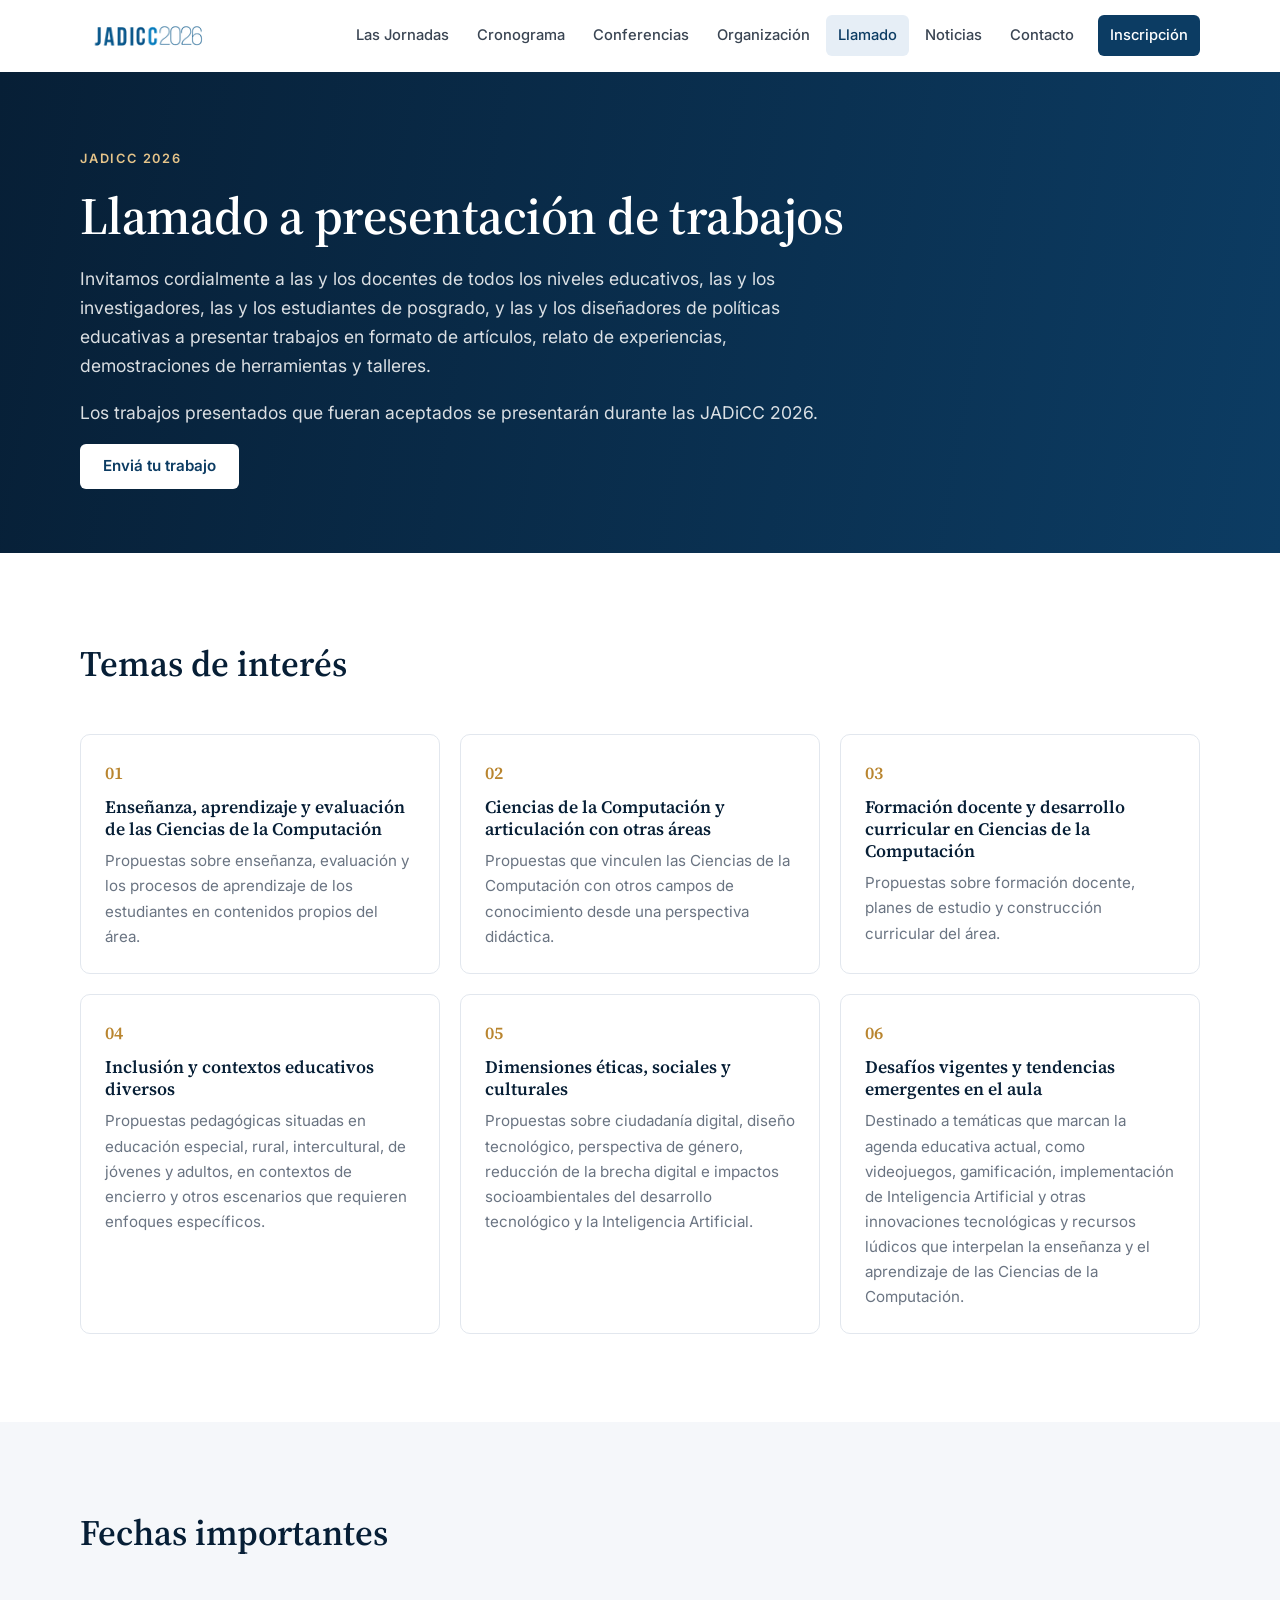
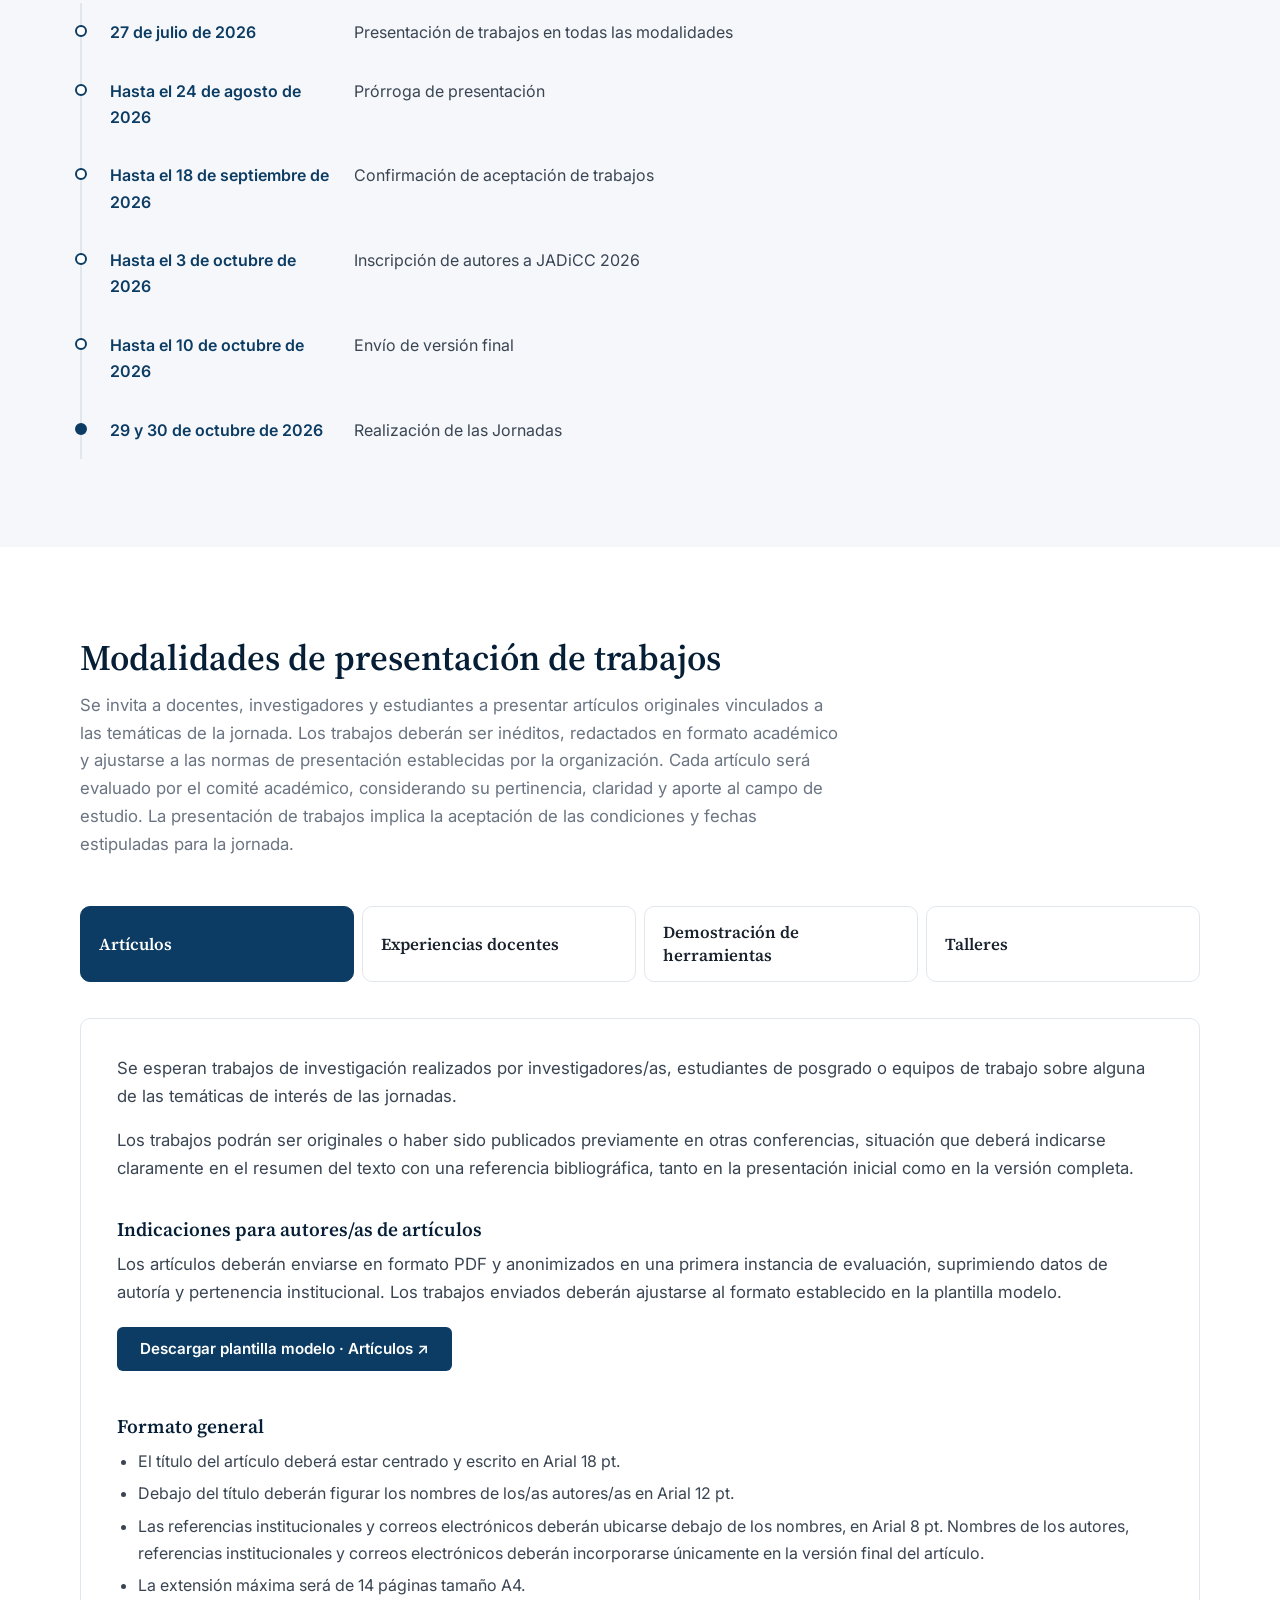
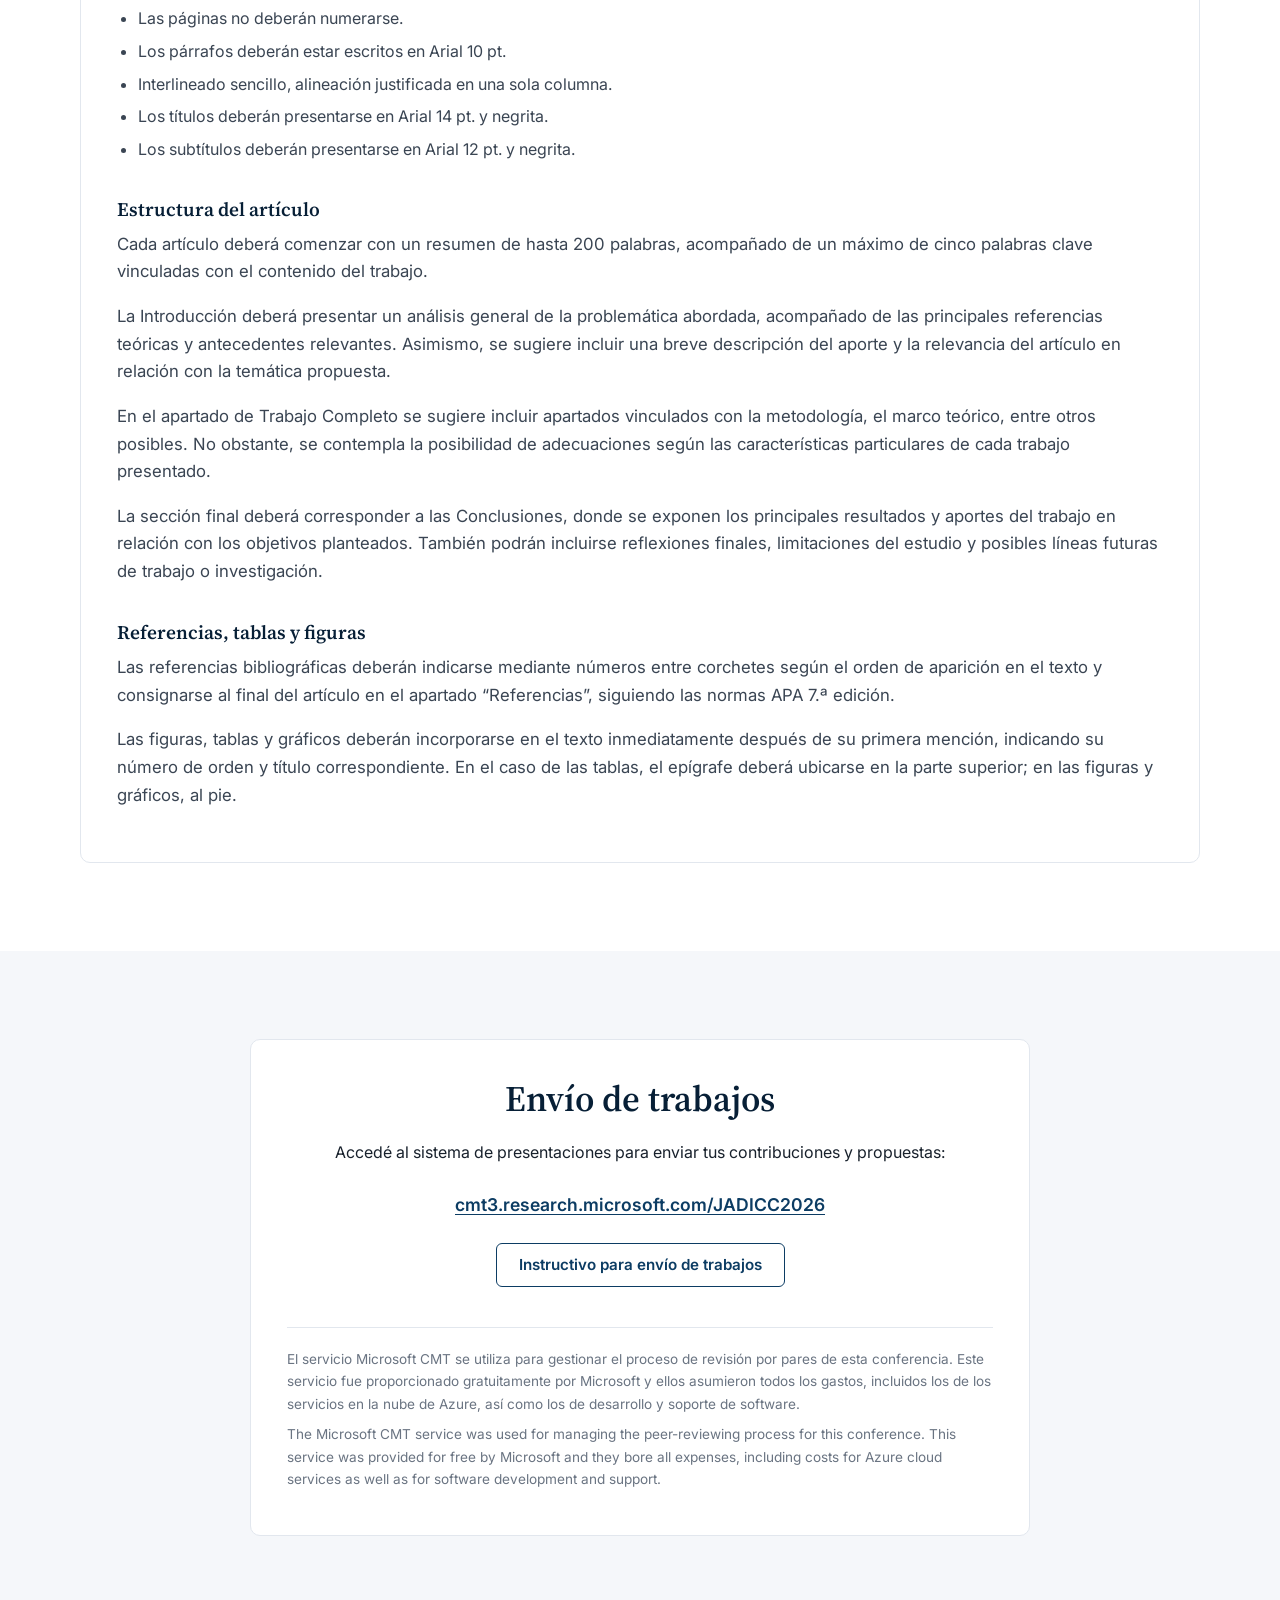
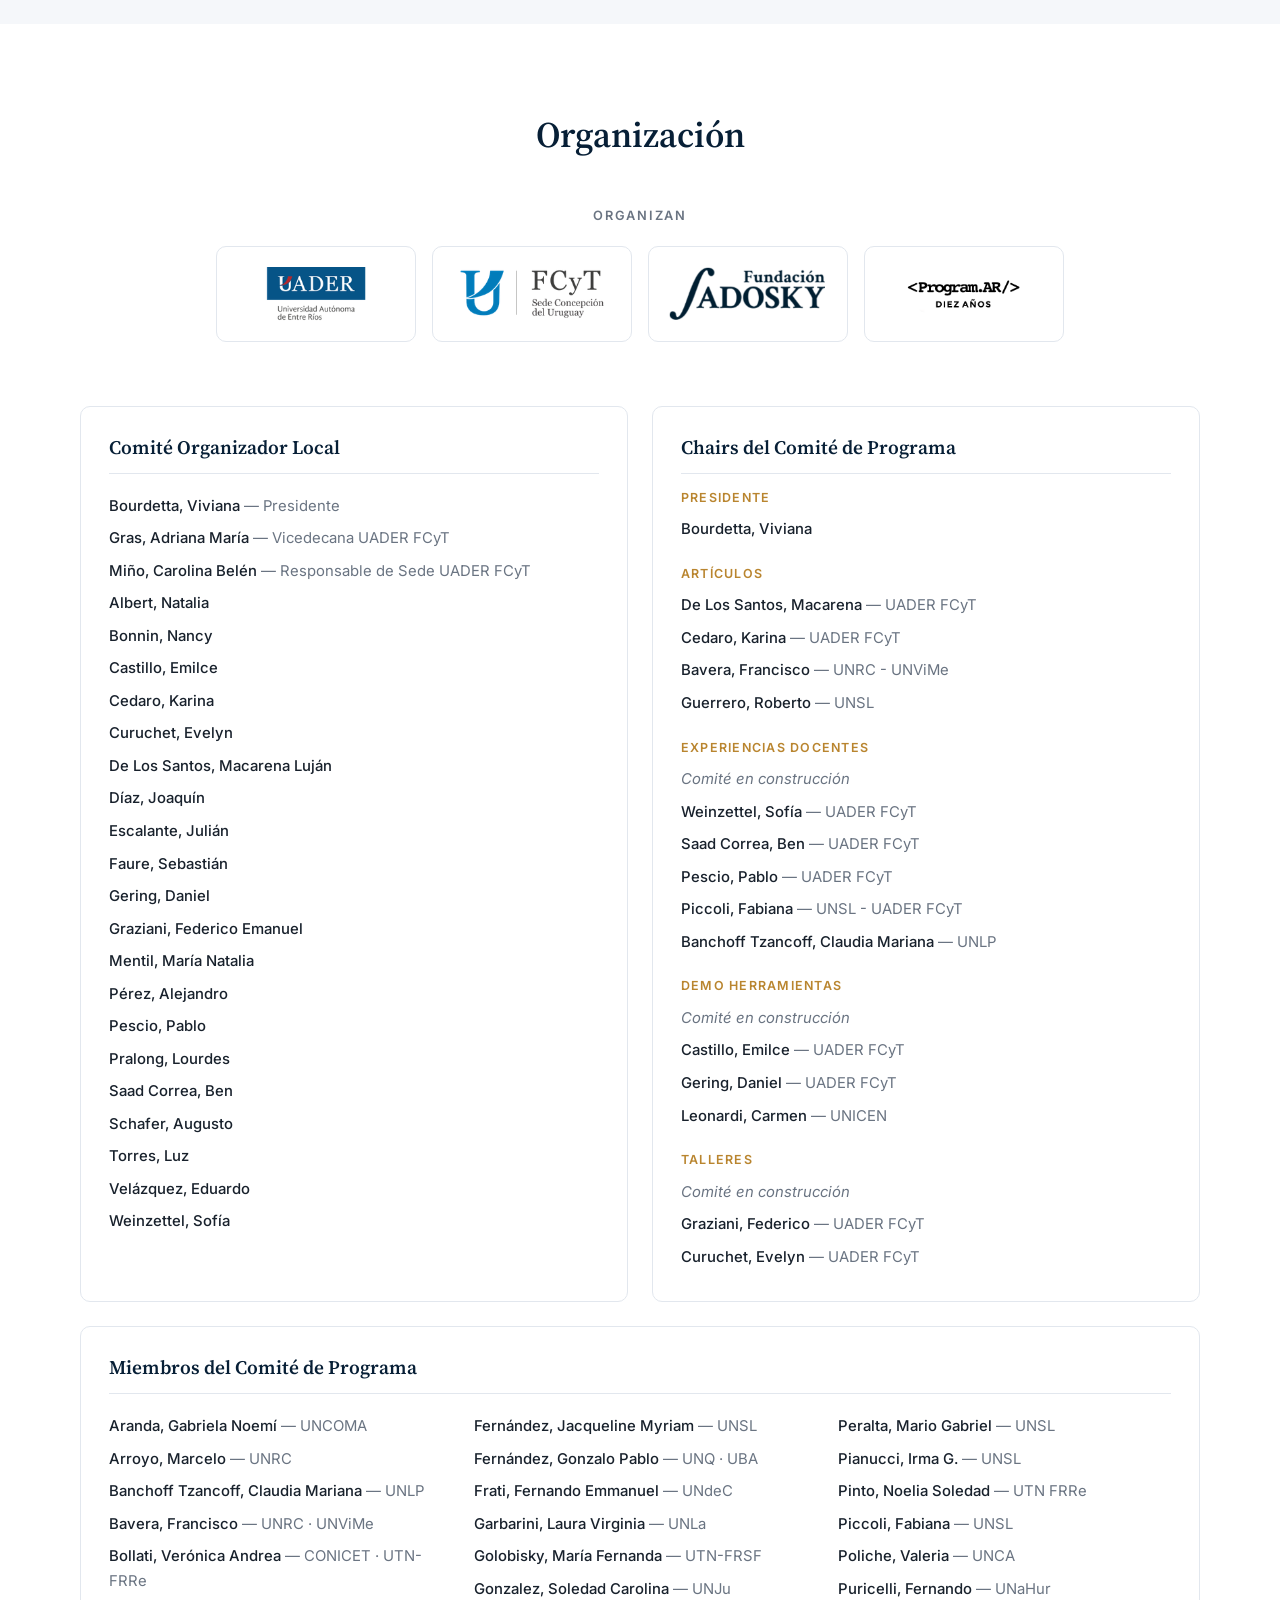
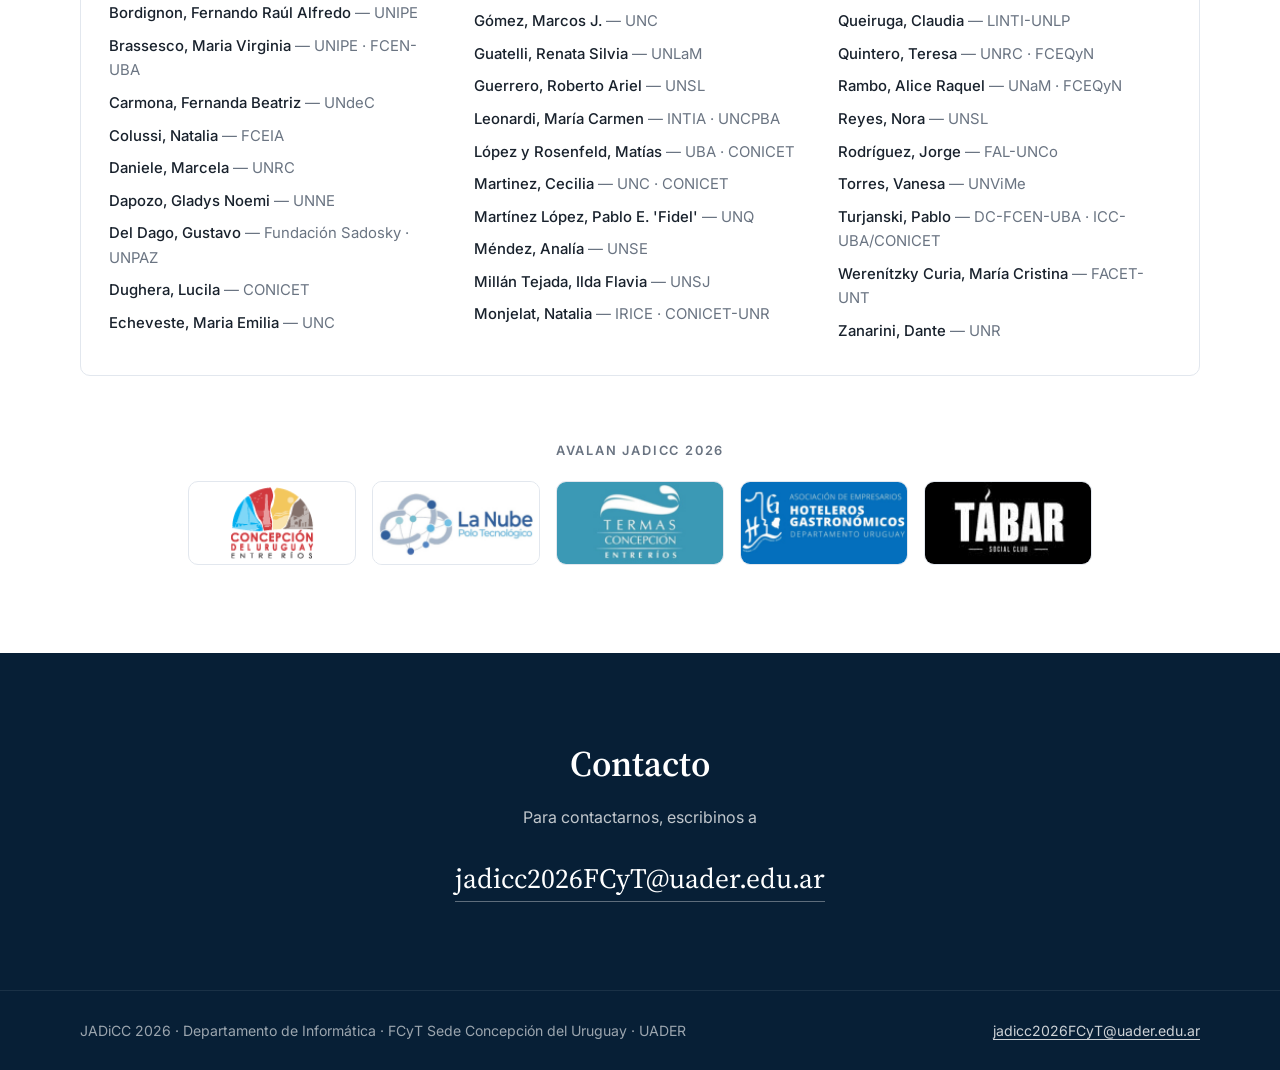
==== call.html @ 1fc8b573 "feat: rediseño del sitio JADiCC 2026" ====
<!DOCTYPE html>
<html lang="es">
<head>
  <meta charset="utf-8">
  <meta name="viewport" content="width=device-width, initial-scale=1">
  <title>Llamado a presentación de trabajos · JADiCC 2026</title>
  <meta name="description" content="Llamado a presentación de trabajos de JADiCC 2026: artículos, experiencias docentes, demostraciones de herramientas y talleres.">
  <link rel="preconnect" href="https://fonts.googleapis.com">
  <link rel="preconnect" href="https://fonts.gstatic.com" crossorigin>
  <link href="https://fonts.googleapis.com/css2?family=Inter:wght@400;500;600&family=Source+Serif+4:opsz,wght@8..60,600&display=swap" rel="stylesheet">
  <link rel="stylesheet" href="css/styles.css">
</head>
<body>
  <a class="skip-link" href="#main">Saltar al contenido</a>

  <header class="site-header">
    <div class="container">
      <a class="brand" href="index.html" aria-label="JADiCC 2026, inicio">
        <img src="images/logo-dark-jadicc2026.png" alt="JADiCC 2026" width="154" height="40">
      </a>
      <button class="nav-toggle" type="button" aria-controls="main-nav" aria-expanded="false" aria-label="Abrir menú">
        <svg width="22" height="22" viewBox="0 0 24 24" fill="none" stroke="currentColor" stroke-width="2" stroke-linecap="round" aria-hidden="true"><path d="M3 6h18M3 12h18M3 18h18"/></svg>
      </button>
      <nav class="main-nav" id="main-nav" aria-label="Principal">
        <ul>
          <li><a href="index.html#jornadas">Las Jornadas</a></li>
          <li><a href="index.html#cronograma">Cronograma</a></li>
          <li><a href="index.html#conferencias">Conferencias</a></li>
          <li><a href="index.html#organizacion">Organización</a></li>
          <li><a href="call.html" aria-current="page">Llamado</a></li>
          <li><a href="noticias.html">Noticias</a></li>
          <li><a href="#contacto">Contacto</a></li>
          <li class="nav-cta"><a href="index.html#inscripcion">Inscripción</a></li>
        </ul>
      </nav>
    </div>
  </header>

  <main id="main">
    <section class="page-hero">
      <div class="container">
        <span class="eyebrow">JADiCC 2026</span>
        <h1>Llamado a presentación de trabajos</h1>
        <p>Invitamos cordialmente a las y los docentes de todos los niveles educativos, las y los investigadores, las y los estudiantes de posgrado, y las y los diseñadores de políticas educativas a presentar trabajos en formato de artículos, relato de experiencias, demostraciones de herramientas y talleres.</p>
        <p>Los trabajos presentados que fueran aceptados se presentarán durante las JADiCC 2026.</p>
        <div class="btn-row">
          <a class="btn btn-light" href="#envio">Enviá tu trabajo</a>
        </div>
      </div>
    </section>

    <section class="section" id="temas" aria-labelledby="temas-title">
      <div class="container">
        <div class="section-head">
          <h2 id="temas-title">Temas de interés</h2>
        </div>
        <div class="topics">
          <article class="topic">
            <h3>Enseñanza, aprendizaje y evaluación de las Ciencias de la Computación</h3>
            <p>Propuestas sobre enseñanza, evaluación y los procesos de aprendizaje de los estudiantes en contenidos propios del área.</p>
          </article>
          <article class="topic">
            <h3>Ciencias de la Computación y articulación con otras áreas</h3>
            <p>Propuestas que vinculen las Ciencias de la Computación con otros campos de conocimiento desde una perspectiva didáctica.</p>
          </article>
          <article class="topic">
            <h3>Formación docente y desarrollo curricular en Ciencias de la Computación</h3>
            <p>Propuestas sobre formación docente, planes de estudio y construcción curricular del área.</p>
          </article>
          <article class="topic">
            <h3>Inclusión y contextos educativos diversos</h3>
            <p>Propuestas pedagógicas situadas en educación especial, rural, intercultural, de jóvenes y adultos, en contextos de encierro y otros escenarios que requieren enfoques específicos.</p>
          </article>
          <article class="topic">
            <h3>Dimensiones éticas, sociales y culturales</h3>
            <p>Propuestas sobre ciudadanía digital, diseño tecnológico, perspectiva de género, reducción de la brecha digital e impactos socioambientales del desarrollo tecnológico y la Inteligencia Artificial.</p>
          </article>
          <article class="topic">
            <h3>Desafíos vigentes y tendencias emergentes en el aula</h3>
            <p>Destinado a temáticas que marcan la agenda educativa actual, como videojuegos, gamificación, implementación de Inteligencia Artificial y otras innovaciones tecnológicas y recursos lúdicos que interpelan la enseñanza y el aprendizaje de las Ciencias de la Computación.</p>
          </article>
        </div>
      </div>
    </section>

    <section class="section section--alt" id="fechas" aria-labelledby="fechas-title">
      <div class="container">
        <div class="section-head">
          <h2 id="fechas-title">Fechas importantes</h2>
        </div>
        <ol class="timeline">
          <li><time>27 de julio de 2026</time><span>Presentación de trabajos en todas las modalidades</span></li>
          <li><time>Hasta el 24 de agosto de 2026</time><span>Prórroga de presentación</span></li>
          <li><time>Hasta el 18 de septiembre de 2026</time><span>Confirmación de aceptación de trabajos</span></li>
          <li><time>Hasta el 3 de octubre de 2026</time><span>Inscripción de autores a JADiCC 2026</span></li>
          <li><time>Hasta el 10 de octubre de 2026</time><span>Envío de versión final</span></li>
          <li class="is-highlight"><time>29 y 30 de octubre de 2026</time><span>Realización de las Jornadas</span></li>
        </ol>
      </div>
    </section>

    <section class="section" id="modalidades" aria-labelledby="modalidades-title">
      <div class="container">
        <div class="section-head">
          <h2 id="modalidades-title">Modalidades de presentación de trabajos</h2>
          <p>Se invita a docentes, investigadores y estudiantes a presentar artículos originales vinculados a las temáticas de la jornada. Los trabajos deberán ser inéditos, redactados en formato académico y ajustarse a las normas de presentación establecidas por la organización. Cada artículo será evaluado por el comité académico, considerando su pertinencia, claridad y aporte al campo de estudio. La presentación de trabajos implica la aceptación de las condiciones y fechas estipuladas para la jornada.</p>
        </div>

        <div class="tabs mode-tabs" role="tablist" aria-label="Modalidades de presentación">
          <button class="tab" type="button" role="tab" id="mode-tab-0" aria-controls="mode-0"><strong>Artículos</strong></button>
          <button class="tab" type="button" role="tab" id="mode-tab-1" aria-controls="mode-1"><strong>Experiencias docentes</strong></button>
          <button class="tab" type="button" role="tab" id="mode-tab-2" aria-controls="mode-2"><strong>Demostración de herramientas</strong></button>
          <button class="tab" type="button" role="tab" id="mode-tab-3" aria-controls="mode-3"><strong>Talleres</strong></button>
        </div>

        <div class="panel prose" role="tabpanel" id="mode-0" aria-labelledby="mode-tab-0" tabindex="0">
          <p>Se esperan trabajos de investigación realizados por investigadores/as, estudiantes de posgrado o equipos de trabajo sobre alguna de las temáticas de interés de las jornadas.</p>
          <p>Los trabajos podrán ser originales o haber sido publicados previamente en otras conferencias, situación que deberá indicarse claramente en el resumen del texto con una referencia bibliográfica, tanto en la presentación inicial como en la versión completa.</p>

          <h3>Indicaciones para autores/as de artículos</h3>
          <p>Los artículos deberán enviarse en formato PDF y anonimizados en una primera instancia de evaluación, suprimiendo datos de autoría y pertenencia institucional. Los trabajos enviados deberán ajustarse al formato establecido en la plantilla modelo.</p>
          <a class="btn btn-primary" href="https://docs.google.com/document/d/1HnRdClqCM74FA2Iwf8PZFfU6DgwD1a72/edit?usp=sharing&amp;ouid=118338949583952787250&amp;rtpof=true&amp;sd=true" target="_blank" rel="noopener">Descargar plantilla modelo · Artículos ↗</a>

          <h3>Formato general</h3>
          <ul>
            <li>El título del artículo deberá estar centrado y escrito en Arial 18 pt.</li>
            <li>Debajo del título deberán figurar los nombres de los/as autores/as en Arial 12 pt.</li>
            <li>Las referencias institucionales y correos electrónicos deberán ubicarse debajo de los nombres, en Arial 8 pt. Nombres de los autores, referencias institucionales y correos electrónicos deberán incorporarse únicamente en la versión final del artículo.</li>
            <li>La extensión máxima será de 14 páginas tamaño A4.</li>
            <li>Las páginas no deberán numerarse.</li>
            <li>Los párrafos deberán estar escritos en Arial 10 pt.</li>
            <li>Interlineado sencillo, alineación justificada en una sola columna.</li>
            <li>Los títulos deberán presentarse en Arial 14 pt. y negrita.</li>
            <li>Los subtítulos deberán presentarse en Arial 12 pt. y negrita.</li>
          </ul>

          <h3>Estructura del artículo</h3>
          <p>Cada artículo deberá comenzar con un resumen de hasta 200 palabras, acompañado de un máximo de cinco palabras clave vinculadas con el contenido del trabajo.</p>
          <p>La Introducción deberá presentar un análisis general de la problemática abordada, acompañado de las principales referencias teóricas y antecedentes relevantes. Asimismo, se sugiere incluir una breve descripción del aporte y la relevancia del artículo en relación con la temática propuesta.</p>
          <p>En el apartado de Trabajo Completo se sugiere incluir apartados vinculados con la metodología, el marco teórico, entre otros posibles. No obstante, se contempla la posibilidad de adecuaciones según las características particulares de cada trabajo presentado.</p>
          <p>La sección final deberá corresponder a las Conclusiones, donde se exponen los principales resultados y aportes del trabajo en relación con los objetivos planteados. También podrán incluirse reflexiones finales, limitaciones del estudio y posibles líneas futuras de trabajo o investigación.</p>

          <h3>Referencias, tablas y figuras</h3>
          <p>Las referencias bibliográficas deberán indicarse mediante números entre corchetes según el orden de aparición en el texto y consignarse al final del artículo en el apartado “Referencias”, siguiendo las normas APA 7.ª edición.</p>
          <p>Las figuras, tablas y gráficos deberán incorporarse en el texto inmediatamente después de su primera mención, indicando su número de orden y título correspondiente. En el caso de las tablas, el epígrafe deberá ubicarse en la parte superior; en las figuras y gráficos, al pie.</p>
        </div>

        <div class="panel prose" role="tabpanel" id="mode-1" aria-labelledby="mode-tab-1" tabindex="0" hidden>
          <p>Se esperan trabajos sobre experiencias de enseñanza y aprendizaje de las Ciencias de la Computación, en todos los niveles del sistema educativo.</p>
          <p>Los artículos deberán ser enviados en formato PDF. Los trabajos enviados deberán ajustarse al formato detallado en la plantilla modelo.</p>
          <a class="btn btn-primary" href="https://docs.google.com/document/d/11gJHtNHQzoMnKArxazc2t1DN5sGzD9OH/edit?usp=sharing&amp;ouid=118338949583952787250&amp;rtpof=true&amp;sd=true" target="_blank" rel="noopener">Descargar plantilla modelo · Experiencia docente ↗</a>

          <h3>Formato general</h3>
          <ul>
            <li>El título de la experiencia docente deberá estar centrado y escrito en Arial 18 pt.</li>
            <li>Debajo del título deberán figurar los nombres de los/as autores/as en Arial 12 pt.</li>
            <li>Las referencias institucionales y correos electrónicos deberán ubicarse debajo de los nombres, en Arial 8 pt. Nombres de los autores, referencias institucionales y correos electrónicos deberán incorporarse únicamente en la versión final del artículo.</li>
            <li>Deberán tener entre 5 y 10 páginas tamaño A4.</li>
            <li>Las páginas no deberán numerarse.</li>
            <li>Los párrafos deberán estar escritos en Arial 10 pt.</li>
            <li>Interlineado sencillo, alineación justificada en una sola columna.</li>
            <li>Los títulos deberán presentarse en Arial 14 pt. y negrita.</li>
            <li>Los subtítulos deberán presentarse en Arial 12 pt. y negrita.</li>
          </ul>

          <h3>Estructura del artículo</h3>
          <p>Cada artículo de experiencia docente deberá comenzar con un <b>Resumen</b> de no más de 200 palabras que deberá ser acompañado por una lista de palabras clave (no más de 5) que se vinculan con el contenido de la experiencia docente. Escrito en tipografía Arial 10 pt.</p>
          <p>Las secciones del manuscrito deberán distinguirse claramente siguiendo el estilo presentado en la plantilla. El trabajo debería presentar los siguientes componentes:</p>
          <ul>
            <li><b>Introducción:</b> marco conceptual en que se basa la experiencia docente.</li>
            <li><b>Descripción de la experiencia:</b> debe contener propuesta didáctica, contexto, experiencia y documentación de la experiencia (opcional). También se pueden describir los contenidos, metodología, herramientas utilizadas y destinatarios.</li>
            <li><b>Resultados:</b> la relación de los logros con los objetivos pensados originalmente. Aprendizajes logrados. Fortalezas y debilidades identificadas.</li>
            <li><b>Conclusiones:</b> en esta sección se espera que se mencionen las conclusiones a que arribaron, las propuestas superadoras basadas en la experiencia para continuar a futuro y/o las sugerencias para quienes quieran replicarla.</li>
            <li><b>Agradecimientos:</b> opcional.</li>
          </ul>

          <h3>Referencias, tablas y figuras</h3>
          <p>Las referencias bibliográficas deberán indicarse mediante números entre corchetes según el orden de aparición en el texto y consignarse al final del artículo en el apartado “Referencias”, siguiendo las normas APA 7.ª edición.</p>
          <p>Las figuras, tablas y gráficos deberán incorporarse en el texto inmediatamente después de su primera mención, indicando su número de orden y título correspondiente. En el caso de las tablas, el epígrafe deberá ubicarse en la parte superior; en las figuras y gráficos, al pie.</p>
        </div>

        <div class="panel prose" role="tabpanel" id="mode-2" aria-labelledby="mode-tab-2" tabindex="0" hidden>
          <p>Las Demostraciones de Herramientas constituyen un espacio destinado a la presentación de recursos, plataformas, aplicaciones, entornos, dispositivos o propuestas tecnológicas orientadas a la enseñanza y el aprendizaje de las Ciencias de la Computación. Estas demostraciones permiten compartir desarrollos innovadores y experiencias de uso que contribuyan a fortalecer las prácticas educativas en distintos niveles del sistema educativo.</p>
          <p>En este espacio se promueve la socialización de herramientas vinculadas, entre otros aspectos, a la programación, el pensamiento computacional, la robótica, la inteligencia artificial, las actividades desenchufadas, los simuladores, los videojuegos educativos y los entornos interactivos para la enseñanza. Las presentaciones buscan favorecer el intercambio entre docentes, investigadores y desarrolladores, propiciando la reflexión sobre las posibilidades pedagógicas, metodológicas y didácticas de dichas herramientas en contextos educativos diversos.</p>
          <p>Las demostraciones de herramientas se desarrollarán en modalidad virtual durante los días 26, 27 y 28 de octubre de 2026. En el formulario de presentación se consultará además sobre la posibilidad de realizar la demostración en modalidad presencial, ya que la Comisión del Track podrá seleccionar algunas propuestas para su desarrollo presencial, previa coordinación con los/as autores/as y considerando la viabilidad de su implementación.</p>
          <p>Se prevé que cada demostración de herramientas tenga una duración estimada de hasta 1 hora.</p>
          <p>Para proponer demostraciones de herramientas y otras tecnologías para el aula, usá esta plantilla para la presentación:</p>
          <a class="btn btn-primary" href="https://docs.google.com/document/d/1VQiYLu2GCDl_QloxWfp6DmEqFY25tu1Z/edit?usp=sharing&amp;ouid=118338949583952787250&amp;rtpof=true&amp;sd=true" target="_blank" rel="noopener">Descargar plantilla modelo · Demostración de herramientas ↗</a>

          <h3>Formato general</h3>
          <ul>
            <li>Los párrafos deberán estar escritos en Arial 10 pt.</li>
            <li>Interlineado sencillo, alineación justificada en una sola columna.</li>
          </ul>

          <h3>Estructura del trabajo</h3>
          <p>El trabajo deberá contener los siguientes elementos:</p>
          <ol>
            <li>Datos generales de la propuesta</li>
            <li>Equipo que realiza la presentación</li>
            <li>Destinatarios y alcance</li>
            <li>Organización de la demostración</li>
            <li>Descripción de la demostración</li>
            <li>CV resumido de los presentadores</li>
          </ol>
        </div>

        <div class="panel prose" role="tabpanel" id="mode-3" aria-labelledby="mode-tab-3" tabindex="0" hidden>
          <p>Se esperan propuestas de talleres innovadores de formación docente vinculados con la enseñanza de diferentes temáticas de las Ciencias de la Computación.</p>
          <p>Los talleres se desarrollarán en modalidad virtual durante los días 26, 27 y 28 de octubre de 2026. En el formulario de presentación se consultará además sobre la posibilidad de realizar el taller en modalidad presencial, ya que la Comisión del Track podrá seleccionar algunas propuestas para su desarrollo presencial, previa coordinación con los/as autores/as y considerando la viabilidad de su implementación.</p>
          <p>Se prevé que cada taller tenga una duración estimada de mínimo 1 hora y máximo 1 hora 30 minutos.</p>
          <p>Plantilla para la presentación de talleres:</p>
          <a class="btn btn-primary" href="https://docs.google.com/document/d/1cIBiThr9HchtFU9oJPFwebwBNzbU42GT/edit?usp=sharing&amp;ouid=118338949583952787250&amp;rtpof=true&amp;sd=true" target="_blank" rel="noopener">Descargar plantilla modelo · Talleres ↗</a>

          <p>Un taller es un espacio de formación en donde los talleristas producen un artefacto, documento, proyecto, respuesta a un problema o propuesta de acción. El objetivo del taller es poner en juego habilidades de:</p>
          <ul>
            <li>Trabajo colaborativo</li>
            <li>Integración de saberes de diferentes áreas</li>
            <li>Transferencia y aplicación de conceptos a diferentes situaciones</li>
            <li>Análisis de situaciones problemáticas de la vida real cercana a los participantes</li>
          </ul>
          <p>Entre otras habilidades relacionadas con la puesta en práctica y la elaboración de productos. Si el objetivo de su encuentro no es la elaboración de un producto, proyecto o intervención, quizás no sea el formato más apto.</p>
          <p>Si tenés dudas para elaborar tu propuesta, podés consultar la <a href="https://docs.google.com/document/d/1wpfPBwtkl-n1rUXG14bqBS2WeIp7w2xH/edit?usp=sharing&amp;ouid=118338949583952787250&amp;rtpof=true&amp;sd=true" target="_blank" rel="noopener">Guía para planificar los talleres en JADiCC</a>.</p>
        </div>
      </div>
    </section>

    <section class="section section--alt" id="envio" aria-labelledby="envio-title">
      <div class="container container--narrow">
        <div class="panel submit-box">
          <h2 id="envio-title">Envío de trabajos</h2>
          <p>Accedé al sistema de presentaciones para enviar tus contribuciones y propuestas:</p>
          <a class="url" href="https://cmt3.research.microsoft.com/JADICC2026" target="_blank" rel="noopener">cmt3.research.microsoft.com/JADICC2026</a>
          <div class="btn-row" style="justify-content: center">
            <a class="btn btn-outline" href="cmt/infoCMTautores.html" target="_blank" rel="noopener">Instructivo para envío de trabajos</a>
          </div>
          <div class="notice">
            <p>El servicio Microsoft CMT se utiliza para gestionar el proceso de revisión por pares de esta conferencia. Este servicio fue proporcionado gratuitamente por Microsoft y ellos asumieron todos los gastos, incluidos los de los servicios en la nube de Azure, así como los de desarrollo y soporte de software.</p>
            <p lang="en">The Microsoft CMT service was used for managing the peer-reviewing process for this conference. This service was provided for free by Microsoft and they bore all expenses, including costs for Azure cloud services as well as for software development and support.</p>
          </div>
        </div>
      </div>
    </section>

    <section class="section" aria-labelledby="org-title">
      <div class="container">
        <div class="section-head section-head--center">
          <h2 id="org-title">Organización</h2>
        </div>
        <p class="subhead">Organizan</p>
        <div class="logo-grid">
          <a href="https://uader.edu.ar/" target="_blank" rel="noopener"><img src="images/logo/logo-uader.png" alt="Universidad Autónoma de Entre Ríos" loading="lazy"></a>
          <a href="https://fcytcdelu.uader.edu.ar/" target="_blank" rel="noopener"><img src="images/logo/logo-fcyt.png" alt="Facultad de Ciencia y Tecnología, UADER" loading="lazy"></a>
          <a href="https://fundacionsadosky.org.ar/" target="_blank" rel="noopener"><img src="images/logo/sadosky.png" alt="Fundación Sadosky" loading="lazy"></a>
          <a href="https://program.ar/" target="_blank" rel="noopener"><img src="images/logo/programar.png" alt="Program.AR" loading="lazy"></a>
        </div>
        <div class="committees">
          <article class="committee">
            <h3>Comité Organizador Local</h3>
            <ul class="people">
              <li><span class="name">Bourdetta, Viviana</span> <span class="aff">— Presidente</span></li>
              <li><span class="name">Gras, Adriana María</span> <span class="aff">— Vicedecana UADER FCyT</span></li>
              <li><span class="name">Miño, Carolina Belén</span> <span class="aff">— Responsable de Sede UADER FCyT</span></li>
              <li><span class="name">Albert, Natalia</span></li>
              <li><span class="name">Bonnin, Nancy</span></li>
              <li><span class="name">Castillo, Emilce</span></li>
              <li><span class="name">Cedaro, Karina</span></li>
              <li><span class="name">Curuchet, Evelyn</span></li>
              <li><span class="name">De Los Santos, Macarena Luján</span></li>
              <li><span class="name">Díaz, Joaquín</span></li>
              <li><span class="name">Escalante, Julián</span></li>
              <li><span class="name">Faure, Sebastián</span></li>
              <li><span class="name">Gering, Daniel</span></li>
              <li><span class="name">Graziani, Federico Emanuel</span></li>
              <li><span class="name">Mentil, María Natalia</span></li>
              <li><span class="name">Pérez, Alejandro</span></li>
              <li><span class="name">Pescio, Pablo</span></li>
              <li><span class="name">Pralong, Lourdes</span></li>
              <li><span class="name">Saad Correa, Ben</span></li>
              <li><span class="name">Schafer, Augusto</span></li>
              <li><span class="name">Torres, Luz</span></li>
              <li><span class="name">Velázquez, Eduardo</span></li>
              <li><span class="name">Weinzettel, Sofía</span></li>
            </ul>
          </article>
          <article class="committee">
            <h3>Chairs del Comité de Programa</h3>
            <h4>Presidente</h4>
            <ul class="people">
              <li><span class="name">Bourdetta, Viviana</span></li>
            </ul>
            <h4>Artículos</h4>
            <ul class="people">
              <li><span class="name">De Los Santos, Macarena</span> <span class="aff">— UADER FCyT</span></li>
              <li><span class="name">Cedaro, Karina</span> <span class="aff">— UADER FCyT</span></li>
              <li><span class="name">Bavera, Francisco</span> <span class="aff">— UNRC - UNViMe</span></li>
              <li><span class="name">Guerrero, Roberto</span> <span class="aff">— UNSL</span></li>
            </ul>
            <h4>Experiencias Docentes</h4>
            <ul class="people">
              <li><em class="aff">Comité en construcción</em></li>
              <li><span class="name">Weinzettel, Sofía</span> <span class="aff">— UADER FCyT</span></li>
              <li><span class="name">Saad Correa, Ben</span> <span class="aff">— UADER FCyT</span></li>
              <li><span class="name">Pescio, Pablo</span> <span class="aff">— UADER FCyT</span></li>
              <li><span class="name">Piccoli, Fabiana</span> <span class="aff">— UNSL - UADER FCyT</span></li>
              <li><span class="name">Banchoff Tzancoff, Claudia Mariana</span> <span class="aff">— UNLP</span></li>
            </ul>
            <h4>Demo Herramientas</h4>
            <ul class="people">
              <li><em class="aff">Comité en construcción</em></li>
              <li><span class="name">Castillo, Emilce</span> <span class="aff">— UADER FCyT</span></li>
              <li><span class="name">Gering, Daniel</span> <span class="aff">— UADER FCyT</span></li>
              <li><span class="name">Leonardi, Carmen</span> <span class="aff">— UNICEN</span></li>
            </ul>
            <h4>Talleres</h4>
            <ul class="people">
              <li><em class="aff">Comité en construcción</em></li>
              <li><span class="name">Graziani, Federico</span> <span class="aff">— UADER FCyT</span></li>
              <li><span class="name">Curuchet, Evelyn</span> <span class="aff">— UADER FCyT</span></li>
            </ul>
          </article>
          <article class="committee committee--wide">
            <h3>Miembros del Comité de Programa</h3>
            <ul class="people people--cols">
              <li><span class="name">Aranda, Gabriela Noemí</span> <span class="aff">— UNCOMA</span></li>
              <li><span class="name">Arroyo, Marcelo</span> <span class="aff">— UNRC</span></li>
              <li><span class="name">Banchoff Tzancoff, Claudia Mariana</span> <span class="aff">— UNLP</span></li>
              <li><span class="name">Bavera, Francisco</span> <span class="aff">— UNRC · UNViMe</span></li>
              <li><span class="name">Bollati, Verónica Andrea</span> <span class="aff">— CONICET · UTN-FRRe</span></li>
              <li><span class="name">Bordignon, Fernando Raúl Alfredo</span> <span class="aff">— UNIPE</span></li>
              <li><span class="name">Brassesco, Maria Virginia</span> <span class="aff">— UNIPE · FCEN-UBA</span></li>
              <li><span class="name">Carmona, Fernanda Beatriz</span> <span class="aff">— UNdeC</span></li>
              <li><span class="name">Colussi, Natalia</span> <span class="aff">— FCEIA</span></li>
              <li><span class="name">Daniele, Marcela</span> <span class="aff">— UNRC</span></li>
              <li><span class="name">Dapozo, Gladys Noemi</span> <span class="aff">— UNNE</span></li>
              <li><span class="name">Del Dago, Gustavo</span> <span class="aff">— Fundación Sadosky · UNPAZ</span></li>
              <li><span class="name">Dughera, Lucila</span> <span class="aff">— CONICET</span></li>
              <li><span class="name">Echeveste, Maria Emilia</span> <span class="aff">— UNC</span></li>
              <li><span class="name">Fernández, Jacqueline Myriam</span> <span class="aff">— UNSL</span></li>
              <li><span class="name">Fernández, Gonzalo Pablo</span> <span class="aff">— UNQ · UBA</span></li>
              <li><span class="name">Frati, Fernando Emmanuel</span> <span class="aff">— UNdeC</span></li>
              <li><span class="name">Garbarini, Laura Virginia</span> <span class="aff">— UNLa</span></li>
              <li><span class="name">Golobisky, María Fernanda</span> <span class="aff">— UTN-FRSF</span></li>
              <li><span class="name">Gonzalez, Soledad Carolina</span> <span class="aff">— UNJu</span></li>
              <li><span class="name">Gómez, Marcos J.</span> <span class="aff">— UNC</span></li>
              <li><span class="name">Guatelli, Renata Silvia</span> <span class="aff">— UNLaM</span></li>
              <li><span class="name">Guerrero, Roberto Ariel</span> <span class="aff">— UNSL</span></li>
              <li><span class="name">Leonardi, María Carmen</span> <span class="aff">— INTIA · UNCPBA</span></li>
              <li><span class="name">López y Rosenfeld, Matías</span> <span class="aff">— UBA · CONICET</span></li>
              <li><span class="name">Martinez, Cecilia</span> <span class="aff">— UNC · CONICET</span></li>
              <li><span class="name">Martínez López, Pablo E. 'Fidel'</span> <span class="aff">— UNQ</span></li>
              <li><span class="name">Méndez, Analía</span> <span class="aff">— UNSE</span></li>
              <li><span class="name">Millán Tejada, Ilda Flavia</span> <span class="aff">— UNSJ</span></li>
              <li><span class="name">Monjelat, Natalia</span> <span class="aff">— IRICE · CONICET-UNR</span></li>
              <li><span class="name">Peralta, Mario Gabriel</span> <span class="aff">— UNSL</span></li>
              <li><span class="name">Pianucci, Irma G.</span> <span class="aff">— UNSL</span></li>
              <li><span class="name">Pinto, Noelia Soledad</span> <span class="aff">— UTN FRRe</span></li>
              <li><span class="name">Piccoli, Fabiana</span> <span class="aff">— UNSL</span></li>
              <li><span class="name">Poliche, Valeria</span> <span class="aff">— UNCA</span></li>
              <li><span class="name">Puricelli, Fernando</span> <span class="aff">— UNaHur</span></li>
              <li><span class="name">Queiruga, Claudia</span> <span class="aff">— LINTI-UNLP</span></li>
              <li><span class="name">Quintero, Teresa</span> <span class="aff">— UNRC · FCEQyN</span></li>
              <li><span class="name">Rambo, Alice Raquel</span> <span class="aff">— UNaM · FCEQyN</span></li>
              <li><span class="name">Reyes, Nora</span> <span class="aff">— UNSL</span></li>
              <li><span class="name">Rodríguez, Jorge</span> <span class="aff">— FAL-UNCo</span></li>
              <li><span class="name">Torres, Vanesa</span> <span class="aff">— UNViMe</span></li>
              <li><span class="name">Turjanski, Pablo</span> <span class="aff">— DC-FCEN-UBA · ICC-UBA/CONICET</span></li>
              <li><span class="name">Werenítzky Curia, María Cristina</span> <span class="aff">— FACET-UNT</span></li>
              <li><span class="name">Zanarini, Dante</span> <span class="aff">— UNR</span></li>
            </ul>
          </article>
        </div>
        <p class="subhead">Avalan JADiCC 2026</p>
        <div class="logo-grid logo-grid--sm">
          <span><img src="images/logo/turismo.png" alt="Turismo, Municipalidad de Concepción del Uruguay" loading="lazy"></span>
          <span><img src="images/logo/la-nube.png" alt="Polo Tecnológico La Nube" loading="lazy"></span>
          <span><img src="images/logo/termas-concepcion.png" alt="Termas Concepción" loading="lazy"></span>
          <span><img src="images/logo/gastronomicos.png" alt="Asociación de Empresarios Hoteleros Gastronómicos del departamento Uruguay" loading="lazy"></span>
          <span><img src="images/logo/tabar.jpg" alt="Tábar Social Club" loading="lazy"></span>
        </div>
      </div>
    </section>

    <section class="section section--dark" id="contacto" aria-labelledby="contacto-title">
      <div class="container contact">
        <h2 id="contacto-title">Contacto</h2>
        <p>Para contactarnos, escribinos a</p>
        <a class="email" href="mailto:jadicc2026FCyT@uader.edu.ar">jadicc2026FCyT@uader.edu.ar</a>
      </div>
    </section>
  </main>

  <footer class="site-footer">
    <div class="container">
      <span>JADiCC 2026 · Departamento de Informática · FCyT Sede Concepción del Uruguay · UADER</span>
      <a href="mailto:jadicc2026FCyT@uader.edu.ar">jadicc2026FCyT@uader.edu.ar</a>
    </div>
  </footer>

  <script src="js/main.js"></script>
</body>
</html>
---- css/styles.css ----
/* ==========================================================================
   JADiCC 2026 — base styles
   ========================================================================== */

:root {
  --navy-900: #071f36;
  --navy-800: #0a2e4f;
  --navy: #0c3c63;
  --navy-100: #e6eef6;
  --accent: #b9852f;
  --accent-100: #f6eedf;

  --ink: #18212c;
  --ink-soft: #3a4553;
  --muted: #6a7482;
  --line: #e2e7ee;
  --bg: #ffffff;
  --bg-alt: #f5f7fa;

  --c-taller: #9a6a12;
  --c-taller-bg: #fbf3e2;
  --c-conf: #0c3c63;
  --c-conf-bg: #e6eef6;
  --c-mesa: #3f4fa0;
  --c-mesa-bg: #ebedf8;
  --c-demo: #24734a;
  --c-demo-bg: #e5f3ea;
  --c-social: #a03c63;
  --c-social-bg: #f8e8ef;

  --font-sans: "Inter", system-ui, -apple-system, "Segoe UI", Roboto, sans-serif;
  --font-serif: "Source Serif 4", Georgia, "Times New Roman", serif;

  --radius: 10px;
  --radius-sm: 6px;
  --shadow: 0 1px 2px rgba(7, 31, 54, 0.06), 0 4px 16px rgba(7, 31, 54, 0.06);
  --container: 1160px;
  --header-h: 72px;
}

*,
*::before,
*::after {
  box-sizing: border-box;
}

html {
  scroll-behavior: smooth;
  scroll-padding-top: calc(var(--header-h) + 16px);
  -webkit-text-size-adjust: 100%;
}

body {
  margin: 0;
  font-family: var(--font-sans);
  font-size: 16px;
  line-height: 1.65;
  color: var(--ink);
  background: var(--bg);
  -webkit-font-smoothing: antialiased;
}

img {
  max-width: 100%;
  height: auto;
  display: block;
}

a {
  color: var(--navy);
  text-underline-offset: 3px;
}

a:hover {
  color: var(--navy-800);
}

h1,
h2,
h3,
h4 {
  font-family: var(--font-serif);
  font-weight: 600;
  line-height: 1.25;
  color: var(--navy-900);
  margin: 0 0 0.5em;
}

h1 { font-size: clamp(2rem, 4.5vw, 3.25rem); letter-spacing: -0.01em; }
h2 { font-size: clamp(1.6rem, 3vw, 2.25rem); }
h3 { font-size: 1.2rem; }
h4 { font-size: 1.05rem; }

p {
  margin: 0 0 1em;
}

:focus-visible {
  outline: 2px solid var(--accent);
  outline-offset: 2px;
}

.container {
  width: 100%;
  max-width: var(--container);
  margin: 0 auto;
  padding: 0 20px;
}

.container--narrow {
  max-width: 820px;
}

.skip-link {
  position: absolute;
  left: -9999px;
  top: 8px;
  z-index: 100;
  background: var(--navy);
  color: #fff;
  padding: 8px 14px;
  border-radius: var(--radius-sm);
}

.skip-link:focus {
  left: 8px;
}

/* --------------------------------------------------------------------------
   Header
   -------------------------------------------------------------------------- */

.site-header {
  position: sticky;
  top: 0;
  z-index: 50;
  height: var(--header-h);
  background: rgba(255, 255, 255, 0.96);
  backdrop-filter: saturate(160%) blur(8px);
  border-bottom: 1px solid transparent;
  transition: border-color 0.2s, box-shadow 0.2s;
}

.site-header.is-scrolled {
  border-bottom-color: var(--line);
  box-shadow: 0 2px 12px rgba(7, 31, 54, 0.05);
}

.site-header .container {
  height: 100%;
  display: flex;
  align-items: center;
  justify-content: space-between;
  gap: 24px;
}

.brand img {
  height: 36px;
  width: auto;
}

.nav-toggle {
  display: none;
  background: none;
  border: 1px solid var(--line);
  border-radius: var(--radius-sm);
  padding: 8px 10px;
  cursor: pointer;
  color: var(--navy);
}

.nav-toggle svg {
  display: block;
}

.main-nav ul {
  display: flex;
  align-items: center;
  gap: 4px;
  list-style: none;
  margin: 0;
  padding: 0;
}

.main-nav a {
  display: block;
  padding: 8px 12px;
  font-size: 0.92rem;
  font-weight: 500;
  color: var(--ink-soft);
  text-decoration: none;
  border-radius: var(--radius-sm);
}

.main-nav a:hover,
.main-nav a[aria-current="page"] {
  color: var(--navy);
  background: var(--navy-100);
}

.main-nav .nav-cta a {
  background: var(--navy);
  color: #fff;
  margin-left: 8px;
}

.main-nav .nav-cta a:hover {
  background: var(--navy-800);
  color: #fff;
}

@media (max-width: 960px) {
  .nav-toggle {
    display: block;
  }

  .main-nav {
    position: absolute;
    top: var(--header-h);
    left: 0;
    right: 0;
    background: #fff;
    border-bottom: 1px solid var(--line);
    box-shadow: 0 12px 24px rgba(7, 31, 54, 0.08);
    display: none;
  }

  .main-nav.is-open {
    display: block;
  }

  .main-nav ul {
    flex-direction: column;
    align-items: stretch;
    padding: 12px 20px 20px;
  }

  .main-nav .nav-cta a {
    margin: 8px 0 0;
    text-align: center;
  }
}

/* --------------------------------------------------------------------------
   Buttons
   -------------------------------------------------------------------------- */

.btn {
  display: inline-flex;
  align-items: center;
  gap: 8px;
  padding: 12px 22px;
  font-family: var(--font-sans);
  font-size: 0.95rem;
  font-weight: 600;
  line-height: 1.2;
  text-decoration: none;
  border-radius: var(--radius-sm);
  border: 1px solid transparent;
  cursor: pointer;
  transition: background 0.15s, color 0.15s, border-color 0.15s;
}

.btn-primary {
  background: var(--navy);
  color: #fff;
}

.btn-primary:hover {
  background: var(--navy-800);
  color: #fff;
}

.btn-light {
  background: #fff;
  color: var(--navy);
}

.btn-light:hover {
  background: var(--navy-100);
  color: var(--navy-900);
}

.btn-ghost {
  border-color: rgba(255, 255, 255, 0.5);
  color: #fff;
}

.btn-ghost:hover {
  background: rgba(255, 255, 255, 0.1);
  border-color: #fff;
  color: #fff;
}

.btn-outline {
  border-color: var(--navy);
  color: var(--navy);
  background: transparent;
}

.btn-outline:hover {
  background: var(--navy);
  color: #fff;
}

.btn-sm {
  padding: 7px 14px;
  font-size: 0.85rem;
}

.btn-row {
  display: flex;
  flex-wrap: wrap;
  gap: 12px;
}

/* --------------------------------------------------------------------------
   Hero
   -------------------------------------------------------------------------- */

.hero {
  position: relative;
  color: #fff;
  background: var(--navy-900) url("../images/hero.jpg") center / cover no-repeat;
  isolation: isolate;
}

.hero::before {
  content: "";
  position: absolute;
  inset: 0;
  z-index: -1;
  background: linear-gradient(100deg, rgba(7, 31, 54, 0.95) 0%, rgba(10, 46, 79, 0.88) 55%, rgba(12, 60, 99, 0.7) 100%);
}

.hero .container {
  display: grid;
  grid-template-columns: minmax(0, 1.5fr) minmax(0, 1fr);
  gap: 48px;
  align-items: center;
  padding-top: 96px;
  padding-bottom: 96px;
}

.hero h1 {
  color: #fff;
  margin-bottom: 24px;
}

.eyebrow {
  display: inline-block;
  font-family: var(--font-sans);
  font-size: 0.8rem;
  font-weight: 600;
  letter-spacing: 0.14em;
  text-transform: uppercase;
  color: var(--accent);
  margin-bottom: 14px;
}

.hero .eyebrow {
  color: #e5c48a;
}

.hero-meta {
  list-style: none;
  padding: 0;
  margin: 0 0 32px;
  display: flex;
  flex-wrap: wrap;
  gap: 10px 28px;
  font-size: 1rem;
  color: rgba(255, 255, 255, 0.88);
}

.hero-meta li {
  display: flex;
  align-items: center;
  gap: 8px;
}

.hero-meta svg {
  flex: none;
  opacity: 0.75;
}

.countdown-card {
  background: rgba(255, 255, 255, 0.06);
  border: 1px solid rgba(255, 255, 255, 0.16);
  border-radius: var(--radius);
  padding: 28px;
  text-align: center;
}

.countdown-card .label {
  font-size: 0.8rem;
  letter-spacing: 0.12em;
  text-transform: uppercase;
  color: rgba(255, 255, 255, 0.7);
  margin-bottom: 16px;
}

.countdown {
  display: grid;
  grid-template-columns: repeat(4, 1fr);
  gap: 8px;
}

.countdown div {
  padding: 12px 4px;
  border-radius: var(--radius-sm);
  background: rgba(255, 255, 255, 0.06);
}

.countdown strong {
  display: block;
  font-family: var(--font-serif);
  font-size: 2rem;
  font-weight: 600;
  line-height: 1.1;
  font-variant-numeric: tabular-nums;
}

.countdown span {
  font-size: 0.72rem;
  letter-spacing: 0.08em;
  text-transform: uppercase;
  color: rgba(255, 255, 255, 0.7);
}

.countdown-card .countdown-done {
  font-family: var(--font-serif);
  font-size: 1.3rem;
  margin: 0;
}

.countdown-card .btn {
  margin-top: 20px;
  width: 100%;
  justify-content: center;
}

@media (max-width: 860px) {
  .hero .container {
    grid-template-columns: 1fr;
    padding-top: 64px;
    padding-bottom: 64px;
  }
}

/* Page hero (inner pages) */

.page-hero {
  background: var(--navy-900);
  background-image: linear-gradient(100deg, var(--navy-900), var(--navy));
  color: #fff;
  padding: 72px 0 64px;
}

.page-hero h1 {
  color: #fff;
  margin-bottom: 16px;
}

.page-hero p {
  font-size: 1.1rem;
  color: rgba(255, 255, 255, 0.85);
  max-width: 760px;
}

.page-hero .eyebrow {
  color: #e5c48a;
}

/* --------------------------------------------------------------------------
   Sections
   -------------------------------------------------------------------------- */

.section {
  padding: 88px 0;
}

.section--alt {
  background: var(--bg-alt);
}

.section--dark {
  background: var(--navy-900);
  color: rgba(255, 255, 255, 0.86);
}

.section--dark h2,
.section--dark h3 {
  color: #fff;
}

.section-head {
  max-width: 760px;
  margin: 0 0 48px;
}

.section-head--center {
  margin-left: auto;
  margin-right: auto;
  text-align: center;
}

.section-head h2 {
  margin-bottom: 12px;
}

.section-head p {
  color: var(--muted);
  font-size: 1.05rem;
  margin: 0;
}

.prose p {
  color: var(--ink-soft);
  font-size: 1.05rem;
}

.prose h3 {
  margin-top: 1.8em;
}

.prose ul,
.prose ol {
  color: var(--ink-soft);
  padding-left: 1.3em;
  margin: 0 0 1.2em;
}

.prose li {
  margin-bottom: 0.4em;
}

/* About */

.about-grid {
  display: grid;
  grid-template-columns: minmax(0, 1.6fr) minmax(0, 1fr);
  gap: 56px;
  align-items: start;
}

.facts {
  border: 1px solid var(--line);
  border-radius: var(--radius);
  padding: 28px;
  background: #fff;
}

.facts h3 {
  font-size: 1rem;
  font-family: var(--font-sans);
  letter-spacing: 0.08em;
  text-transform: uppercase;
  color: var(--muted);
  margin-bottom: 20px;
}

.facts dl {
  margin: 0;
  display: grid;
  gap: 18px;
}

.facts dt {
  font-size: 0.8rem;
  color: var(--muted);
  text-transform: uppercase;
  letter-spacing: 0.06em;
}

.facts dd {
  margin: 2px 0 0;
  font-weight: 500;
  color: var(--ink);
}

.stats {
  display: grid;
  grid-template-columns: repeat(4, 1fr);
  gap: 1px;
  background: var(--line);
  border: 1px solid var(--line);
  border-radius: var(--radius);
  overflow: hidden;
  margin-top: 56px;
}

.stats div {
  background: #fff;
  padding: 28px 16px;
  text-align: center;
}

.stats strong {
  display: block;
  font-family: var(--font-serif);
  font-size: 2.3rem;
  font-weight: 600;
  color: var(--navy);
  line-height: 1.1;
}

.stats span {
  color: var(--muted);
  font-size: 0.9rem;
}

@media (max-width: 860px) {
  .about-grid {
    grid-template-columns: 1fr;
    gap: 32px;
  }

  .stats {
    grid-template-columns: repeat(2, 1fr);
  }
}

/* Registration */

.register-card {
  display: grid;
  grid-template-columns: auto 1fr;
  gap: 40px;
  align-items: center;
  max-width: 760px;
  margin: 0 auto;
  padding: 36px;
  background: #fff;
  border: 1px solid var(--line);
  border-radius: var(--radius);
  box-shadow: var(--shadow);
}

.register-card img {
  width: 160px;
  height: 160px;
  border: 1px solid var(--line);
  border-radius: var(--radius-sm);
  padding: 8px;
  background: #fff;
}

.register-card h2 {
  margin-bottom: 8px;
}

.register-card p {
  color: var(--muted);
}

@media (max-width: 640px) {
  .register-card {
    grid-template-columns: 1fr;
    text-align: center;
    justify-items: center;
    padding: 28px 20px;
  }
}

/* --------------------------------------------------------------------------
   Schedule
   -------------------------------------------------------------------------- */

.tabs {
  display: flex;
  gap: 8px;
  overflow-x: auto;
  padding-bottom: 4px;
  margin-bottom: 32px;
  scrollbar-width: thin;
}

.tab {
  flex: 1 0 150px;
  text-align: left;
  background: #fff;
  border: 1px solid var(--line);
  border-radius: var(--radius);
  padding: 14px 18px;
  cursor: pointer;
  font-family: var(--font-sans);
  color: var(--ink);
  transition: border-color 0.15s, background 0.15s;
}

.tab:hover {
  border-color: var(--navy);
}

.tab[aria-selected="true"] {
  background: var(--navy);
  border-color: var(--navy);
  color: #fff;
}

.tab strong {
  display: block;
  font-family: var(--font-serif);
  font-size: 1.15rem;
  font-weight: 600;
}

.tab span {
  display: block;
  font-size: 0.85rem;
  opacity: 0.8;
}

.tab .mode {
  display: inline-block;
  margin-top: 6px;
  font-size: 0.72rem;
  letter-spacing: 0.06em;
  text-transform: uppercase;
  padding: 2px 8px;
  border-radius: 99px;
  background: var(--bg-alt);
  color: var(--muted);
  opacity: 1;
}

.tab[aria-selected="true"] .mode {
  background: rgba(255, 255, 255, 0.15);
  color: #fff;
}

.schedule {
  list-style: none;
  margin: 0;
  padding: 0;
  border-top: 1px solid var(--line);
}

.session {
  display: grid;
  grid-template-columns: 130px minmax(0, 1fr);
  gap: 24px;
  padding: 24px 0;
  border-bottom: 1px solid var(--line);
}

.session-time {
  font-weight: 600;
  font-variant-numeric: tabular-nums;
  color: var(--navy);
  font-size: 0.95rem;
  padding-top: 2px;
}

.session-body h3 {
  font-size: 1.2rem;
  margin: 8px 0 6px;
}

.session-body p {
  margin: 0 0 6px;
  color: var(--ink-soft);
  font-size: 0.95rem;
}

.session-people {
  font-weight: 500;
  color: var(--ink) !important;
}

.session-sub {
  font-style: italic;
}

.session-meta {
  font-size: 0.88rem !important;
  color: var(--muted) !important;
}

.session-body .btn {
  margin-top: 10px;
}

.badge {
  display: inline-block;
  font-size: 0.72rem;
  font-weight: 600;
  letter-spacing: 0.06em;
  text-transform: uppercase;
  padding: 3px 10px;
  border-radius: 99px;
  color: var(--c, var(--muted));
  background: var(--c-bg, var(--bg-alt));
}

.session--taller { --c: var(--c-taller); --c-bg: var(--c-taller-bg); }
.session--conf { --c: var(--c-conf); --c-bg: var(--c-conf-bg); }
.session--mesa { --c: var(--c-mesa); --c-bg: var(--c-mesa-bg); }
.session--demo { --c: var(--c-demo); --c-bg: var(--c-demo-bg); }
.session--social { --c: var(--c-social); --c-bg: var(--c-social-bg); }

.session--conf .session-body h3 {
  font-size: 1.35rem;
}

.session--band {
  padding: 14px 0;
  background: var(--bg-alt);
}

.session--band .session-time {
  padding-left: 16px;
  color: var(--muted);
  font-weight: 500;
}

.session--band .session-body h3 {
  font-family: var(--font-sans);
  font-size: 0.95rem;
  font-weight: 500;
  color: var(--muted);
  margin: 0;
}

.papers {
  margin-top: 12px;
  border: 1px solid var(--line);
  border-radius: var(--radius-sm);
  background: #fff;
}

.papers summary {
  cursor: pointer;
  padding: 10px 14px;
  font-size: 0.88rem;
  font-weight: 600;
  color: var(--navy);
  list-style-position: inside;
}

.papers[open] summary {
  border-bottom: 1px solid var(--line);
}

.papers-list {
  list-style: none;
  margin: 0;
  padding: 4px 14px;
}

.papers-list li {
  padding: 12px 0;
  font-size: 0.9rem;
  line-height: 1.5;
  border-bottom: 1px dashed var(--line);
}

.papers-list li:last-child {
  border-bottom: 0;
}

.papers-list b {
  font-weight: 600;
  color: var(--ink);
}

.ptag {
  display: inline-block;
  font-size: 0.68rem;
  font-weight: 600;
  letter-spacing: 0.06em;
  text-transform: uppercase;
  color: var(--muted);
  border: 1px solid var(--line);
  border-radius: 4px;
  padding: 0 6px;
  margin-right: 8px;
  vertical-align: 1px;
}

.pauth {
  color: var(--muted);
  font-size: 0.85rem;
}

.legend {
  display: flex;
  flex-wrap: wrap;
  gap: 8px;
  margin: -12px 0 28px;
}

@media (max-width: 640px) {
  .session {
    grid-template-columns: 1fr;
    gap: 4px;
  }

  .session--band {
    padding: 12px 16px;
  }

  .session--band .session-time {
    padding-left: 0;
  }
}

/* --------------------------------------------------------------------------
   Speakers
   -------------------------------------------------------------------------- */

.speakers {
  display: grid;
  grid-template-columns: repeat(2, minmax(0, 1fr));
  gap: 32px;
  max-width: 920px;
  margin: 0 auto;
}

.speaker {
  background: #fff;
  border: 1px solid var(--line);
  border-radius: var(--radius);
  overflow: hidden;
  display: flex;
  flex-direction: column;
}

.speaker figure {
  margin: 0;
  overflow: hidden;
  aspect-ratio: 1 / 1;
  background: var(--bg-alt);
}

.speaker img {
  width: 100%;
  height: 100%;
  object-fit: cover;
  filter: grayscale(1);
  transition: filter 0.5s ease, transform 0.6s ease;
}

.speaker:hover img {
  filter: grayscale(0);
  transform: scale(1.03);
}

.speaker-body {
  padding: 24px;
}

.speaker-body h3 {
  font-size: 1.25rem;
  margin: 10px 0 8px;
}

.speaker-body p {
  margin: 0;
  color: var(--muted);
}

@media (max-width: 720px) {
  .speakers {
    grid-template-columns: 1fr;
  }
}

/* --------------------------------------------------------------------------
   Organization
   -------------------------------------------------------------------------- */

.logo-grid {
  display: flex;
  flex-wrap: wrap;
  justify-content: center;
  gap: 16px;
}

.logo-grid a,
.logo-grid span {
  display: flex;
  align-items: center;
  justify-content: center;
  width: 200px;
  height: 96px;
  padding: 14px 18px;
  background: #fff;
  border: 1px solid var(--line);
  border-radius: var(--radius);
  transition: border-color 0.15s, box-shadow 0.15s;
}

.logo-grid a:hover {
  border-color: var(--navy);
  box-shadow: var(--shadow);
}

.logo-grid img {
  max-height: 64px;
  width: auto;
  object-fit: contain;
}

.logo-grid--sm a,
.logo-grid--sm span {
  width: 168px;
  height: 84px;
  padding: 0;
  overflow: hidden;
}

.logo-grid--sm img {
  width: 100%;
  height: 100%;
  max-height: none;
  object-fit: cover;
}

.subhead {
  font-family: var(--font-sans);
  font-size: 0.8rem;
  font-weight: 600;
  letter-spacing: 0.14em;
  text-transform: uppercase;
  color: var(--muted);
  text-align: center;
  margin: 0 0 20px;
}

.committees {
  display: grid;
  grid-template-columns: minmax(0, 1fr) minmax(0, 1fr);
  gap: 24px;
  margin: 64px 0;
}

.committee {
  background: #fff;
  border: 1px solid var(--line);
  border-radius: var(--radius);
  padding: 28px;
}

.committee--wide {
  grid-column: 1 / -1;
}

.committee h3 {
  font-size: 1.2rem;
  padding-bottom: 14px;
  margin-bottom: 16px;
  border-bottom: 1px solid var(--line);
}

.committee h4 {
  font-family: var(--font-sans);
  font-size: 0.78rem;
  font-weight: 600;
  letter-spacing: 0.1em;
  text-transform: uppercase;
  color: var(--accent);
  margin: 20px 0 8px;
}

.committee h4:first-of-type {
  margin-top: 0;
}

.people {
  list-style: none;
  margin: 0;
  padding: 0;
  font-size: 0.93rem;
}

.people li {
  padding: 4px 0;
  break-inside: avoid;
}

.people .name {
  font-weight: 500;
  color: var(--ink);
}

.people .aff {
  color: var(--muted);
}

.people--cols {
  columns: 3 240px;
  column-gap: 32px;
}

@media (max-width: 860px) {
  .committees {
    grid-template-columns: 1fr;
  }
}

/* --------------------------------------------------------------------------
   Previous editions / gallery
   -------------------------------------------------------------------------- */

.editions {
  display: grid;
  grid-template-columns: repeat(7, minmax(0, 1fr));
  gap: 8px;
  margin-bottom: 64px;
}

@media (max-width: 960px) {
  .editions {
    grid-template-columns: repeat(auto-fill, minmax(150px, 1fr));
  }
}

.editions a {
  display: flex;
  align-items: center;
  justify-content: center;
  padding: 12px 4px;
  background: #fff;
  border: 1px solid var(--line);
  border-radius: var(--radius);
  text-decoration: none;
  color: var(--muted);
  font-size: 0.85rem;
  font-weight: 500;
  transition: border-color 0.15s;
}

.editions a:hover {
  border-color: var(--navy);
  color: var(--navy);
}

.editions img {
  width: 100%;
  max-width: 210px;
  height: auto;
}

.carousel {
  --per-view: 4;
  --gap: 12px;
}

.carousel-track {
  display: grid;
  grid-auto-flow: column;
  grid-auto-columns: calc((100% - (var(--per-view) - 1) * var(--gap)) / var(--per-view));
  gap: var(--gap);
  overflow-x: auto;
  scroll-snap-type: x mandatory;
  scroll-behavior: smooth;
  overscroll-behavior-x: contain;
  scrollbar-width: none;
  border-radius: var(--radius-sm);
}

.carousel-track::-webkit-scrollbar {
  display: none;
}

.carousel-track > button {
  scroll-snap-align: start;
}

.carousel-controls {
  display: flex;
  align-items: center;
  justify-content: center;
  gap: 16px;
  margin-top: 20px;
}

.carousel-arrow {
  display: grid;
  place-items: center;
  width: 38px;
  height: 38px;
  border-radius: 50%;
  border: 1px solid var(--line);
  background: #fff;
  color: var(--navy);
  cursor: pointer;
  transition: border-color 0.15s, background 0.15s;
}

.carousel-arrow:hover:not(:disabled) {
  border-color: var(--navy);
}

.carousel-arrow:disabled {
  opacity: 0.4;
  cursor: default;
}

.carousel-dots {
  display: flex;
  flex-wrap: wrap;
  justify-content: center;
  gap: 8px;
}

.carousel-dots button {
  width: 9px;
  height: 9px;
  padding: 0;
  border: 0;
  border-radius: 99px;
  background: #c7cfd9;
  cursor: pointer;
  transition: width 0.2s, background 0.2s;
}

.carousel-dots button[aria-current="true"] {
  width: 24px;
  background: var(--navy);
}

@media (max-width: 960px) {
  .carousel { --per-view: 3; }
}

@media (max-width: 720px) {
  .carousel { --per-view: 2; }
}

@media (max-width: 460px) {
  .carousel { --per-view: 1; }
}

.gallery button {
  display: block;
  padding: 0;
  border: 0;
  border-radius: var(--radius-sm);
  overflow: hidden;
  cursor: zoom-in;
  aspect-ratio: 4 / 3;
  background: var(--line);
}

.gallery img {
  width: 100%;
  height: 100%;
  object-fit: cover;
  transition: transform 0.4s ease;
}

.gallery button:hover img {
  transform: scale(1.04);
}

.lightbox {
  border: 0;
  padding: 0;
  background: transparent;
  max-width: 92vw;
  max-height: 92vh;
}

.lightbox::backdrop {
  background: rgba(7, 31, 54, 0.88);
}

.lightbox img {
  max-width: 92vw;
  max-height: 86vh;
  border-radius: var(--radius-sm);
}

.lightbox-bar {
  display: flex;
  justify-content: center;
  gap: 8px;
  margin-top: 10px;
}

.lightbox-bar button {
  background: rgba(255, 255, 255, 0.12);
  color: #fff;
  border: 1px solid rgba(255, 255, 255, 0.3);
  border-radius: var(--radius-sm);
  padding: 8px 16px;
  font: 600 0.9rem var(--font-sans);
  cursor: pointer;
}

.lightbox-bar button:hover {
  background: rgba(255, 255, 255, 0.22);
}

/* --------------------------------------------------------------------------
   Call for papers
   -------------------------------------------------------------------------- */

.topics {
  display: grid;
  grid-template-columns: repeat(auto-fill, minmax(320px, 1fr));
  gap: 20px;
  counter-reset: topic;
}

.topic {
  background: #fff;
  border: 1px solid var(--line);
  border-radius: var(--radius);
  padding: 24px;
  counter-increment: topic;
}

.topic::before {
  content: counter(topic, decimal-leading-zero);
  display: block;
  font-family: var(--font-serif);
  font-size: 1.1rem;
  font-weight: 600;
  color: var(--accent);
  margin-bottom: 8px;
}

.topic h3 {
  font-size: 1.1rem;
}

.topic p {
  margin: 0;
  color: var(--muted);
  font-size: 0.95rem;
}

.timeline {
  list-style: none;
  margin: 0;
  padding: 0;
  max-width: 720px;
}

.timeline li {
  position: relative;
  display: grid;
  grid-template-columns: 220px 1fr;
  gap: 24px;
  padding: 16px 0 16px 28px;
  border-left: 2px solid var(--line);
}

.timeline li::before {
  content: "";
  position: absolute;
  left: -7px;
  top: 22px;
  width: 12px;
  height: 12px;
  border-radius: 50%;
  background: #fff;
  border: 2px solid var(--navy);
}

.timeline li.is-highlight::before {
  background: var(--navy);
}

.timeline time {
  font-weight: 600;
  color: var(--navy);
}

.timeline span {
  color: var(--ink-soft);
}

@media (max-width: 640px) {
  .timeline li {
    grid-template-columns: 1fr;
    gap: 2px;
  }
}

.mode-tabs .tab {
  flex-basis: 200px;
}

.mode-tabs .tab strong {
  font-size: 1.05rem;
}

.panel {
  background: #fff;
  border: 1px solid var(--line);
  border-radius: var(--radius);
  padding: 36px;
}

.panel > :first-child {
  margin-top: 0;
}

.panel .btn {
  margin: 4px 0 8px;
}

@media (max-width: 640px) {
  .panel {
    padding: 24px 18px;
  }
}

.submit-box {
  text-align: center;
}

.submit-box .url {
  display: inline-block;
  font-size: 1.1rem;
  font-weight: 600;
  margin: 8px 0 20px;
  word-break: break-all;
}

.notice {
  font-size: 0.85rem;
  color: var(--muted);
  border-top: 1px solid var(--line);
  margin-top: 32px;
  padding-top: 20px;
  text-align: left;
}

.notice p {
  margin-bottom: 0.6em;
}

.empty-state {
  text-align: center;
  padding: 48px 24px;
  border: 1px dashed var(--line);
  border-radius: var(--radius);
  color: var(--muted);
}

/* --------------------------------------------------------------------------
   Contact & footer
   -------------------------------------------------------------------------- */

.contact {
  text-align: center;
}

.contact p {
  color: rgba(255, 255, 255, 0.75);
}

.contact .email {
  display: inline-block;
  margin-top: 8px;
  font-family: var(--font-serif);
  font-size: clamp(1.2rem, 3vw, 1.75rem);
  color: #fff;
  text-decoration: none;
  border-bottom: 1px solid rgba(255, 255, 255, 0.35);
  word-break: break-all;
}

.contact .email:hover {
  border-bottom-color: #fff;
}

.site-footer {
  background: var(--navy-900);
  border-top: 1px solid rgba(255, 255, 255, 0.08);
  color: rgba(255, 255, 255, 0.6);
  font-size: 0.88rem;
  padding: 28px 0;
}

.site-footer .container {
  display: flex;
  flex-wrap: wrap;
  justify-content: space-between;
  gap: 12px;
}

.site-footer a {
  color: rgba(255, 255, 255, 0.8);
}

@media (prefers-reduced-motion: reduce) {
  html {
    scroll-behavior: auto;
  }

  *,
  *::before,
  *::after {
    transition: none !important;
  }
}
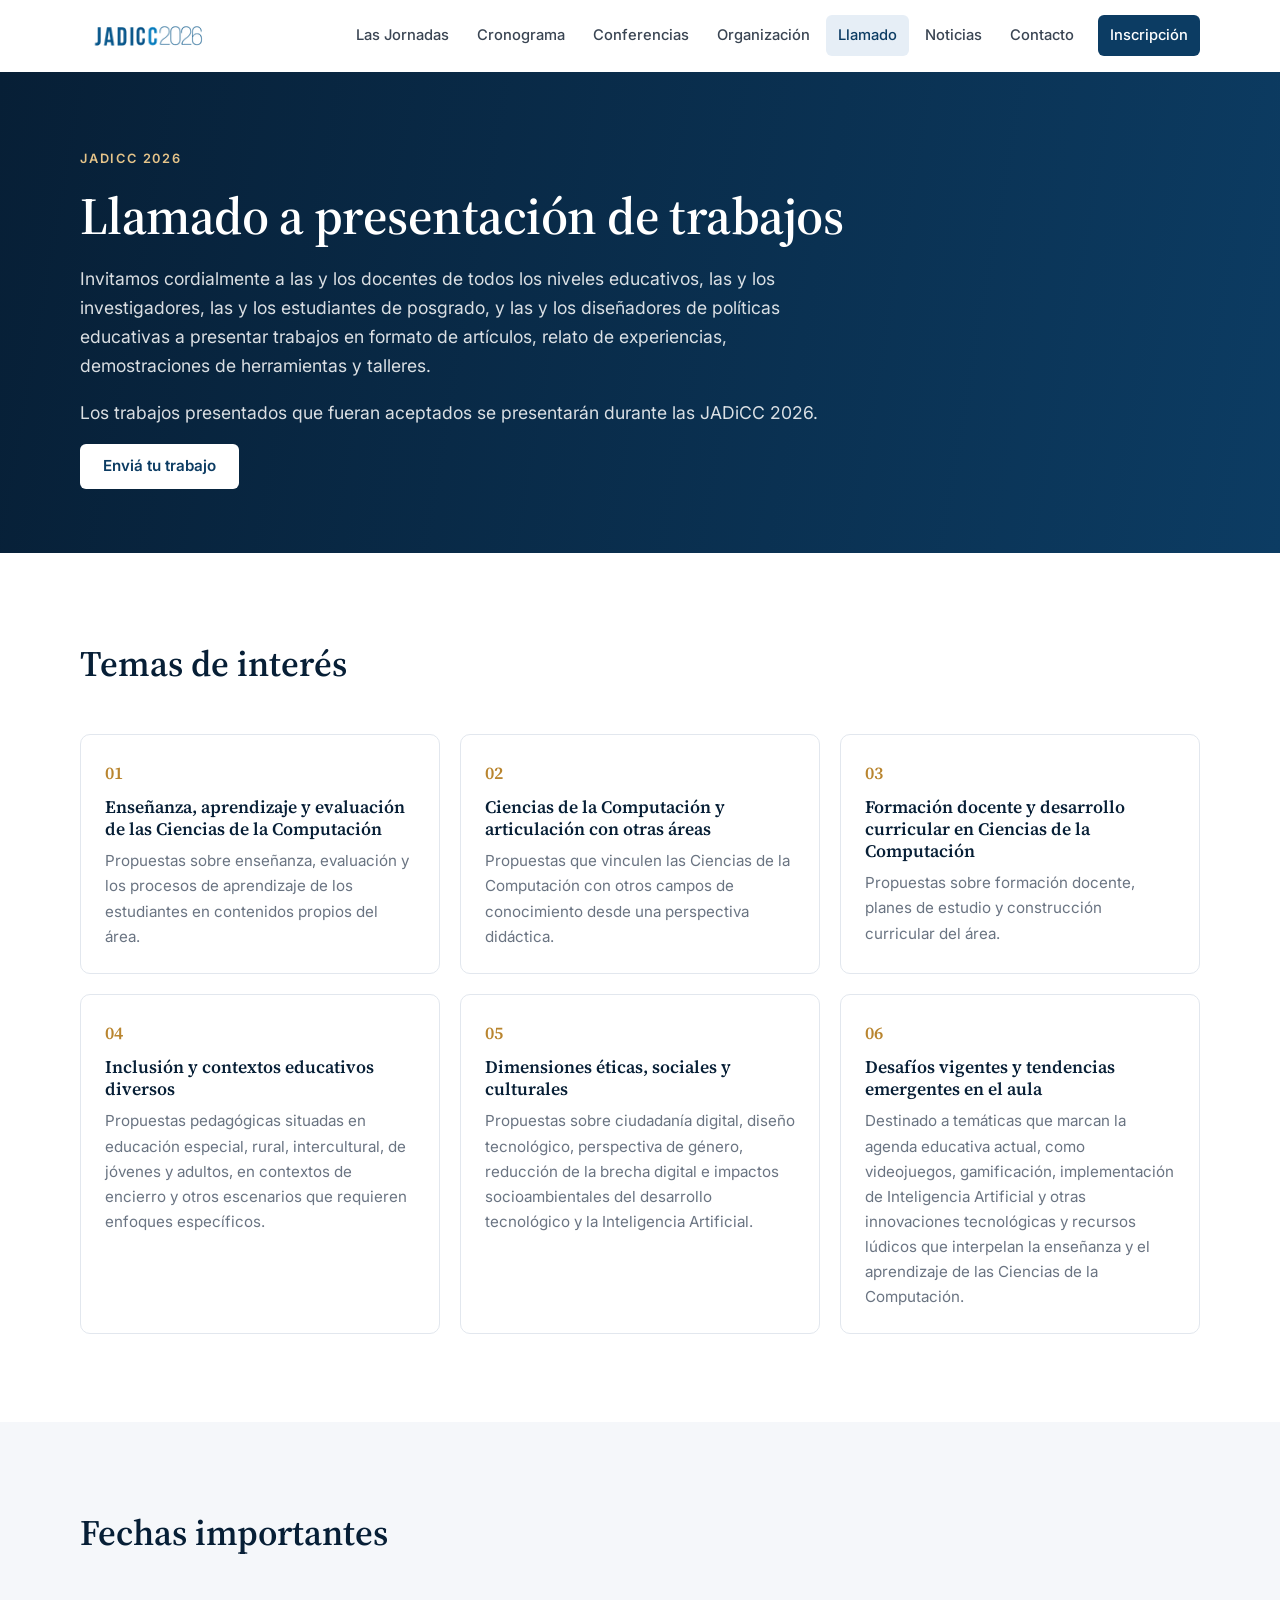
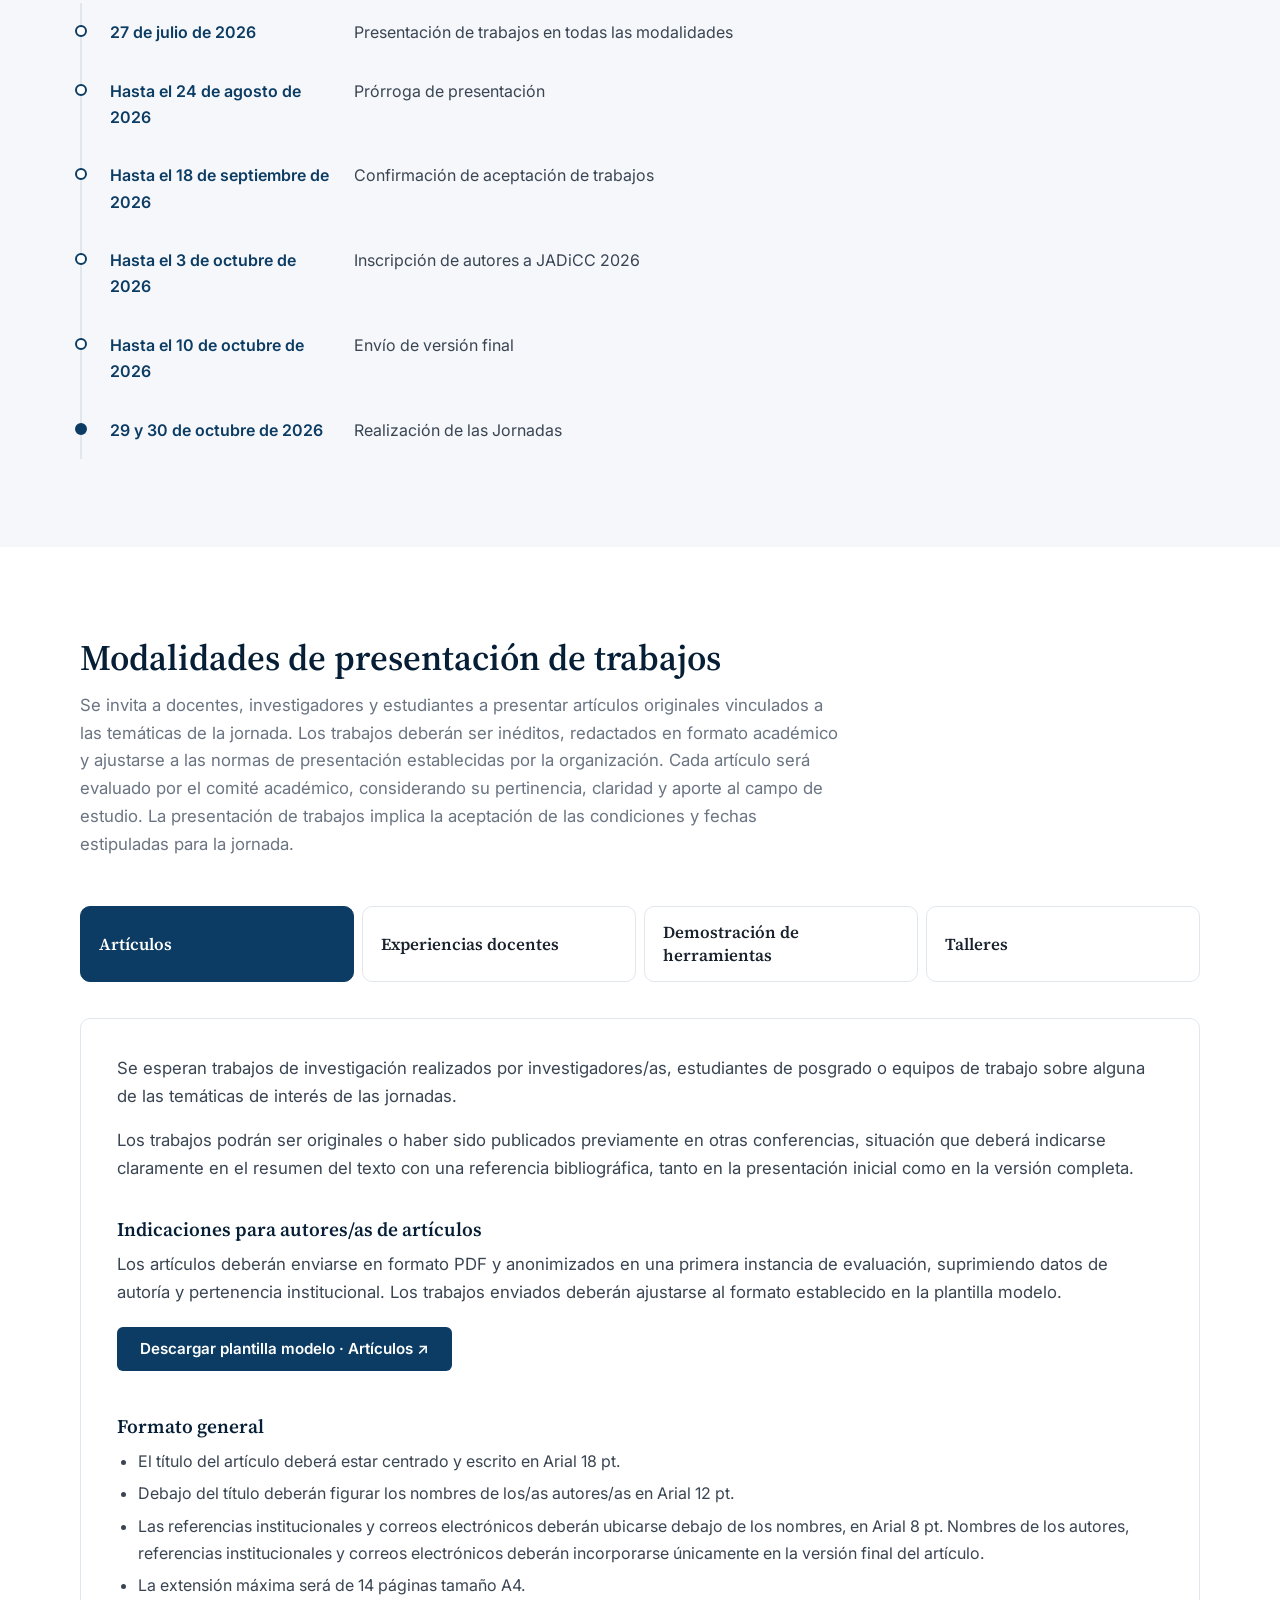
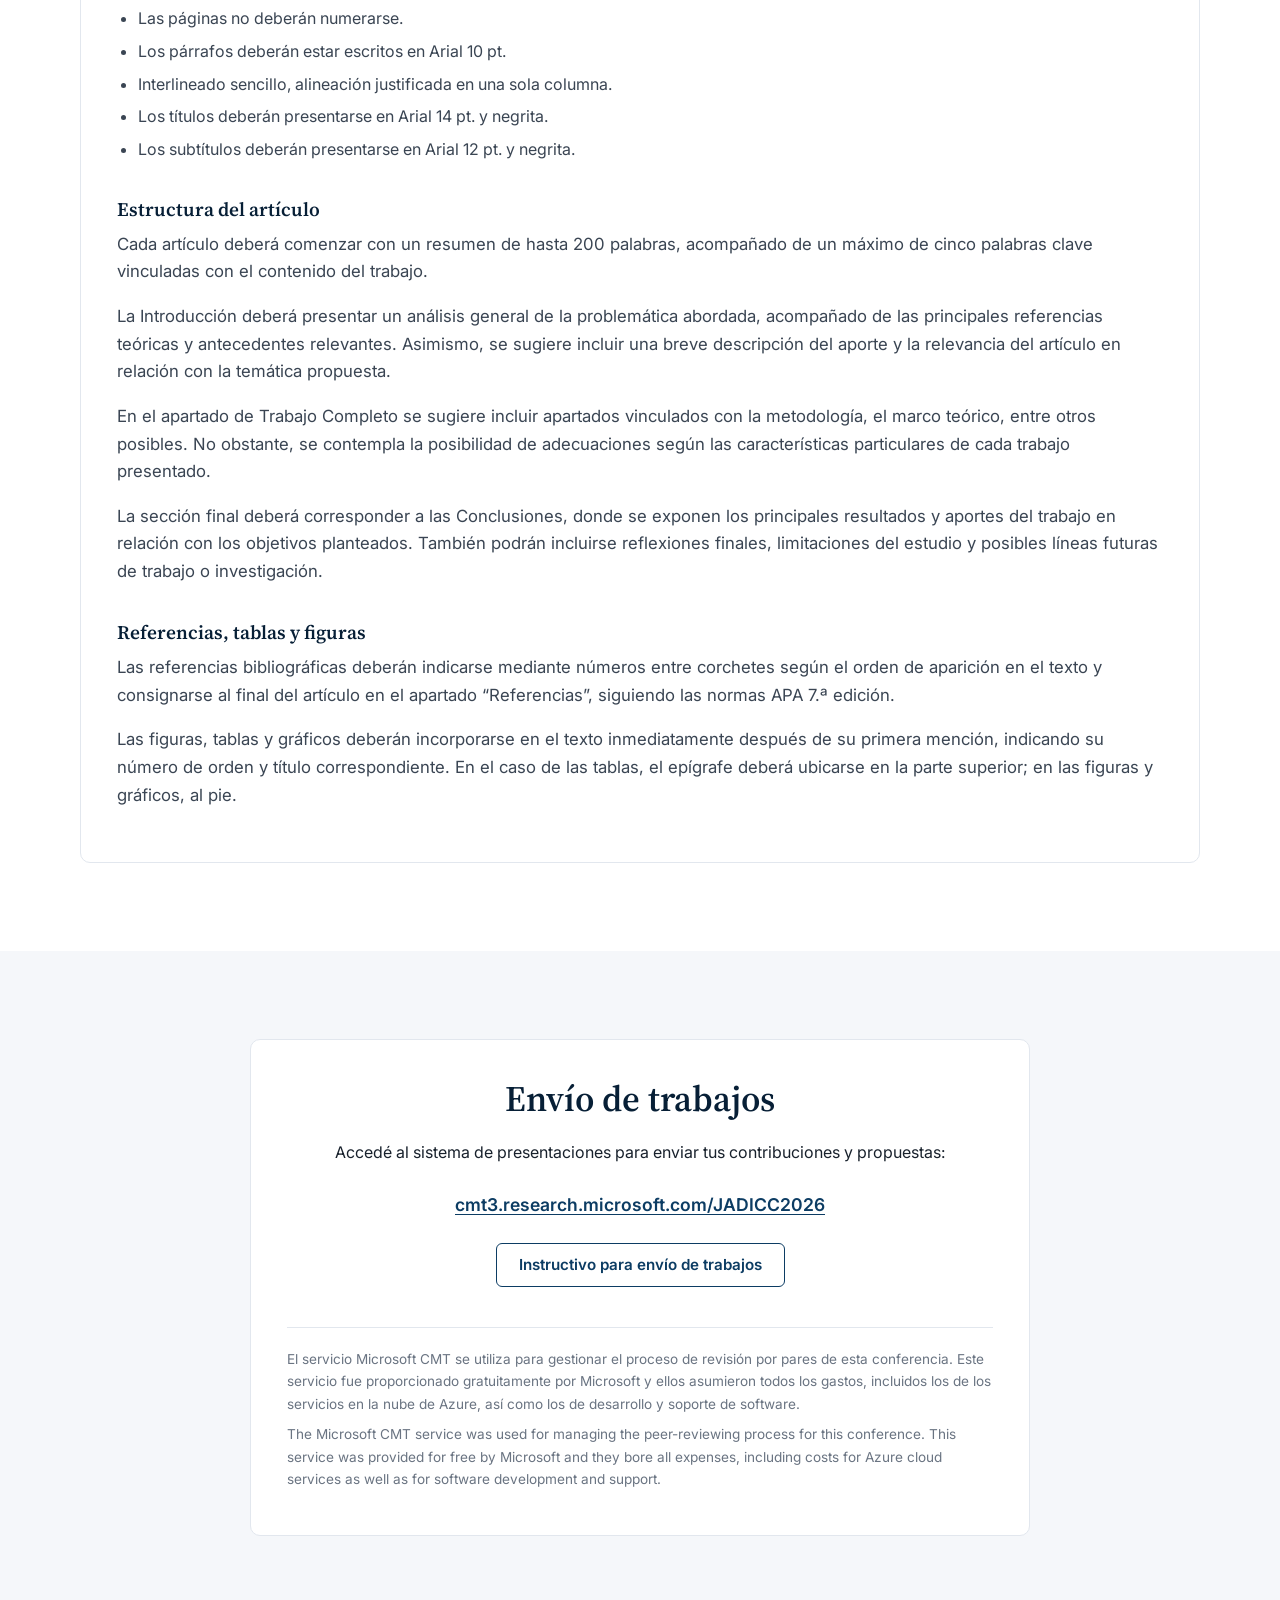
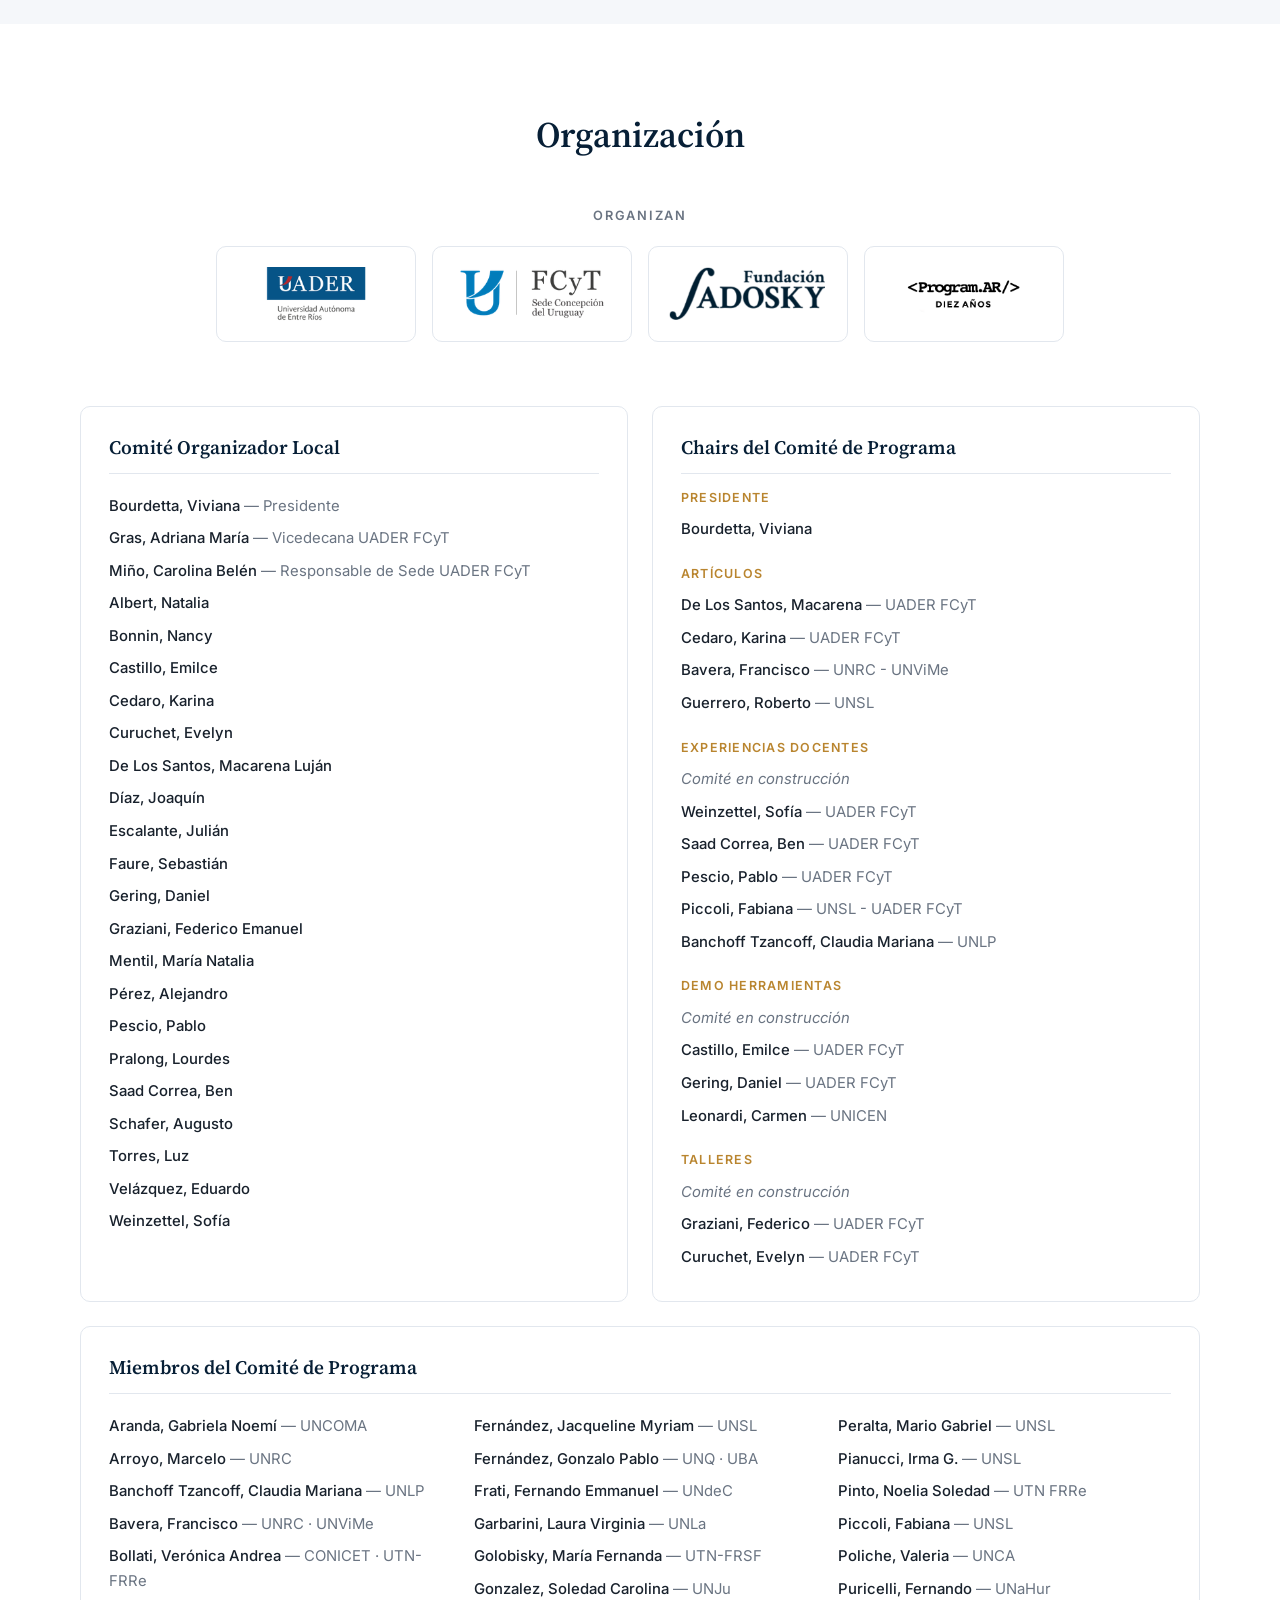
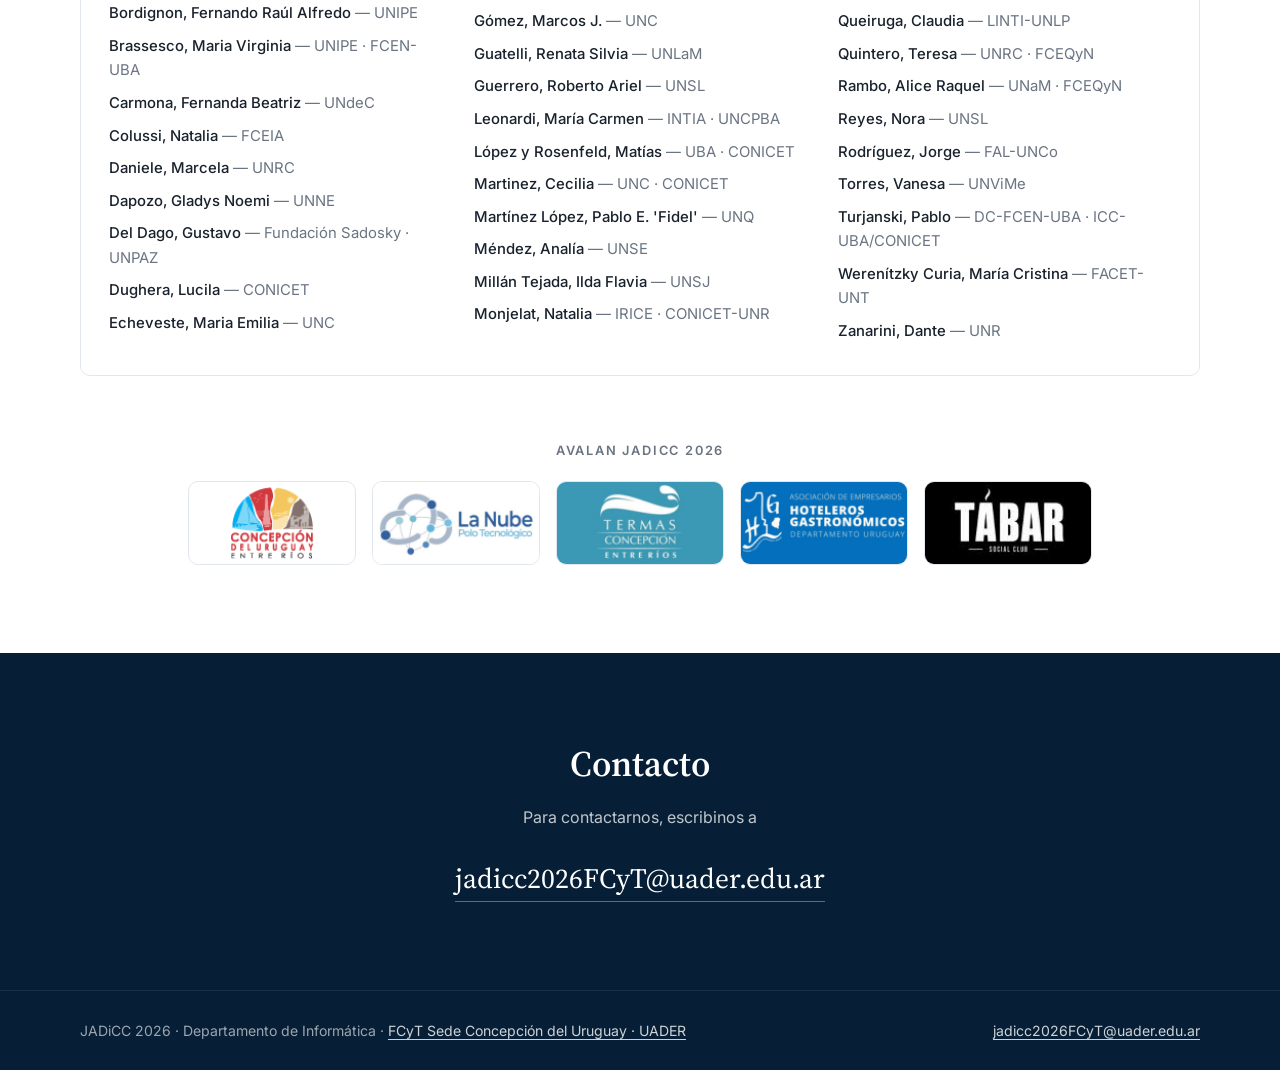
==== commit 5bb310bf: "feat: título arriba en inscripción móvil y enlace a FCyT en el pie" ====
--- a/call.html
+++ b/call.html
@@ -392,7 +392,7 @@
 
   <footer class="site-footer">
     <div class="container">
-      <span>JADiCC 2026 · Departamento de Informática · FCyT Sede Concepción del Uruguay · UADER</span>
+      <span>JADiCC 2026 · Departamento de Informática · <a href="https://fcytcdelu.uader.edu.ar" target="_blank" rel="noopener">FCyT Sede Concepción del Uruguay · UADER</a></span>
       <a href="mailto:jadicc2026FCyT@uader.edu.ar">jadicc2026FCyT@uader.edu.ar</a>
     </div>
   </footer>
--- a/css/styles.css
+++ b/css/styles.css
@@ -626,7 +626,11 @@
 .register-card {
   display: grid;
   grid-template-columns: auto 1fr;
-  gap: 40px;
+  grid-template-areas:
+    "qr title"
+    "qr action";
+  column-gap: 40px;
+  row-gap: 4px;
   align-items: center;
   max-width: 760px;
   margin: 0 auto;
@@ -637,7 +641,19 @@
   box-shadow: var(--shadow);
 }
 
+.register-card h2 {
+  grid-area: title;
+  align-self: end;
+}
+
+.register-card .btn {
+  grid-area: action;
+  justify-self: start;
+  align-self: start;
+}
+
 .register-card img {
+  grid-area: qr;
   width: 160px;
   height: 160px;
   border: 1px solid var(--line);
@@ -657,9 +673,18 @@
 @media (max-width: 640px) {
   .register-card {
     grid-template-columns: 1fr;
+    grid-template-areas:
+      "title"
+      "qr"
+      "action";
+    row-gap: 20px;
     text-align: center;
     justify-items: center;
     padding: 28px 20px;
+  }
+
+  .register-card .btn {
+    justify-self: center;
   }
 }
 
@@ -1436,6 +1461,58 @@
   margin-bottom: 0.6em;
 }
 
+/* CMT submission guide */
+
+.guide h2 {
+  margin-top: 1.6em;
+}
+
+.guide h3 {
+  font-size: 1.1rem;
+}
+
+.guide hr {
+  border: 0;
+  border-top: 1px solid var(--line);
+  margin: 40px 0;
+}
+
+.guide code {
+  font-family: ui-monospace, SFMono-Regular, Menlo, Consolas, monospace;
+  font-size: 0.88em;
+  background: var(--bg-alt);
+  border: 1px solid var(--line);
+  border-radius: 4px;
+  padding: 1px 5px;
+}
+
+.guide a {
+  word-break: break-word;
+}
+
+.shot {
+  margin: 24px 0 28px;
+}
+
+.shot img {
+  border: 1px solid var(--line);
+  border-radius: var(--radius-sm);
+  box-shadow: var(--shadow);
+}
+
+.shot figcaption {
+  margin-top: 10px;
+  font-size: 0.85rem;
+  color: var(--muted);
+}
+
+.callout {
+  background: var(--accent-100);
+  border-left: 3px solid var(--accent);
+  border-radius: var(--radius-sm);
+  padding: 14px 18px;
+}
+
 .empty-state {
   text-align: center;
   padding: 48px 24px;
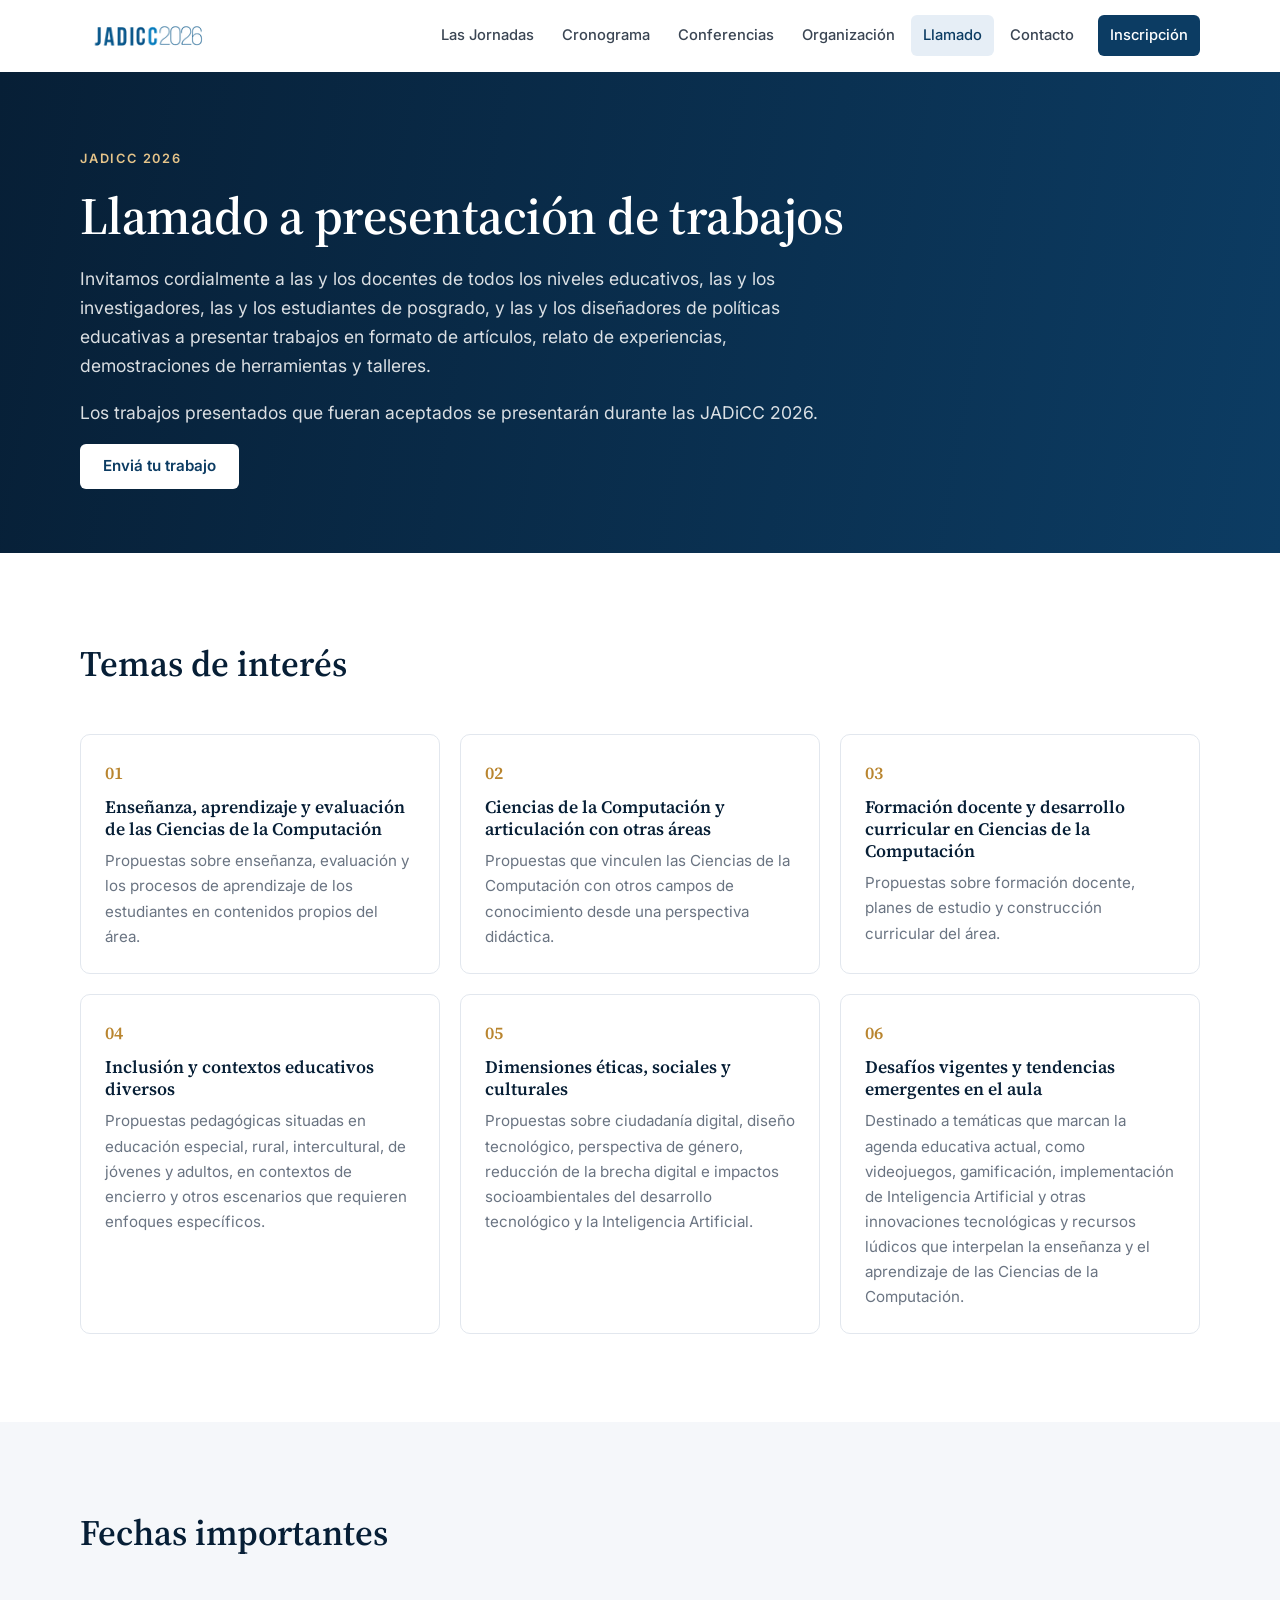
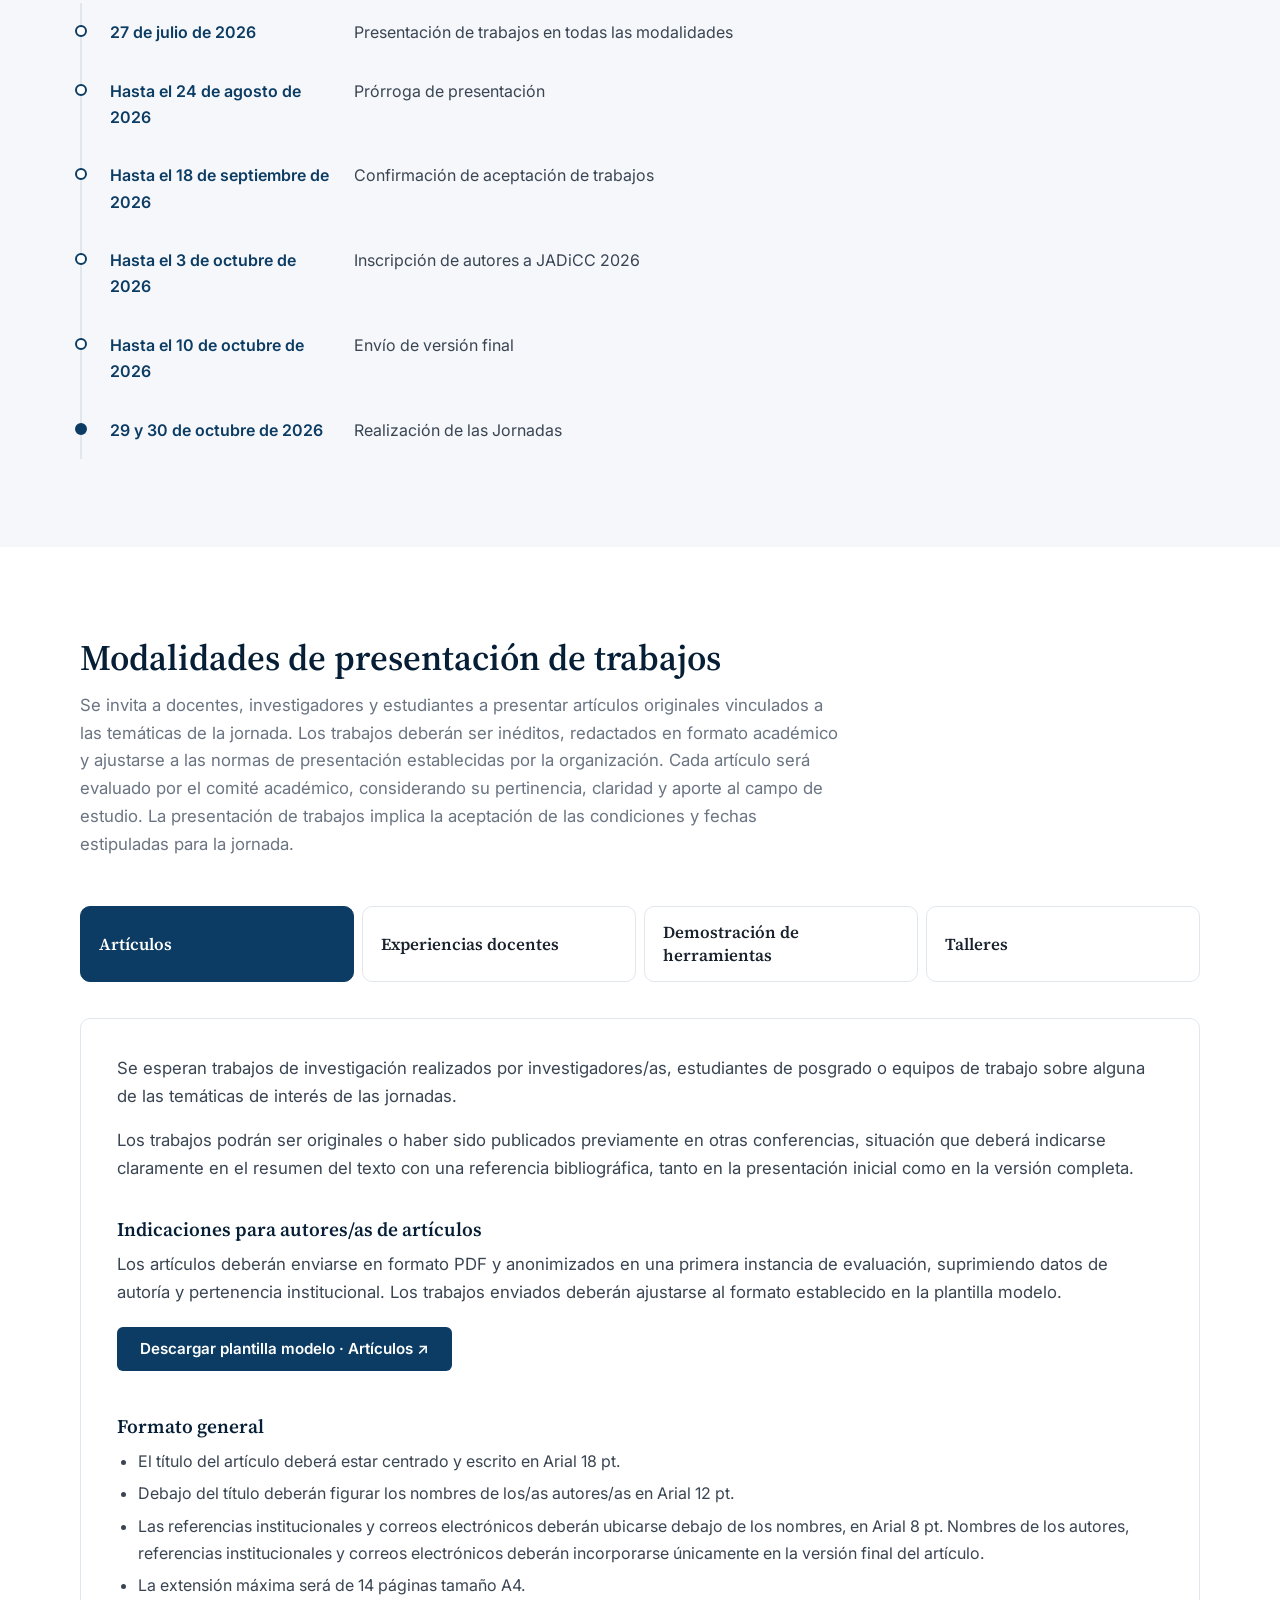
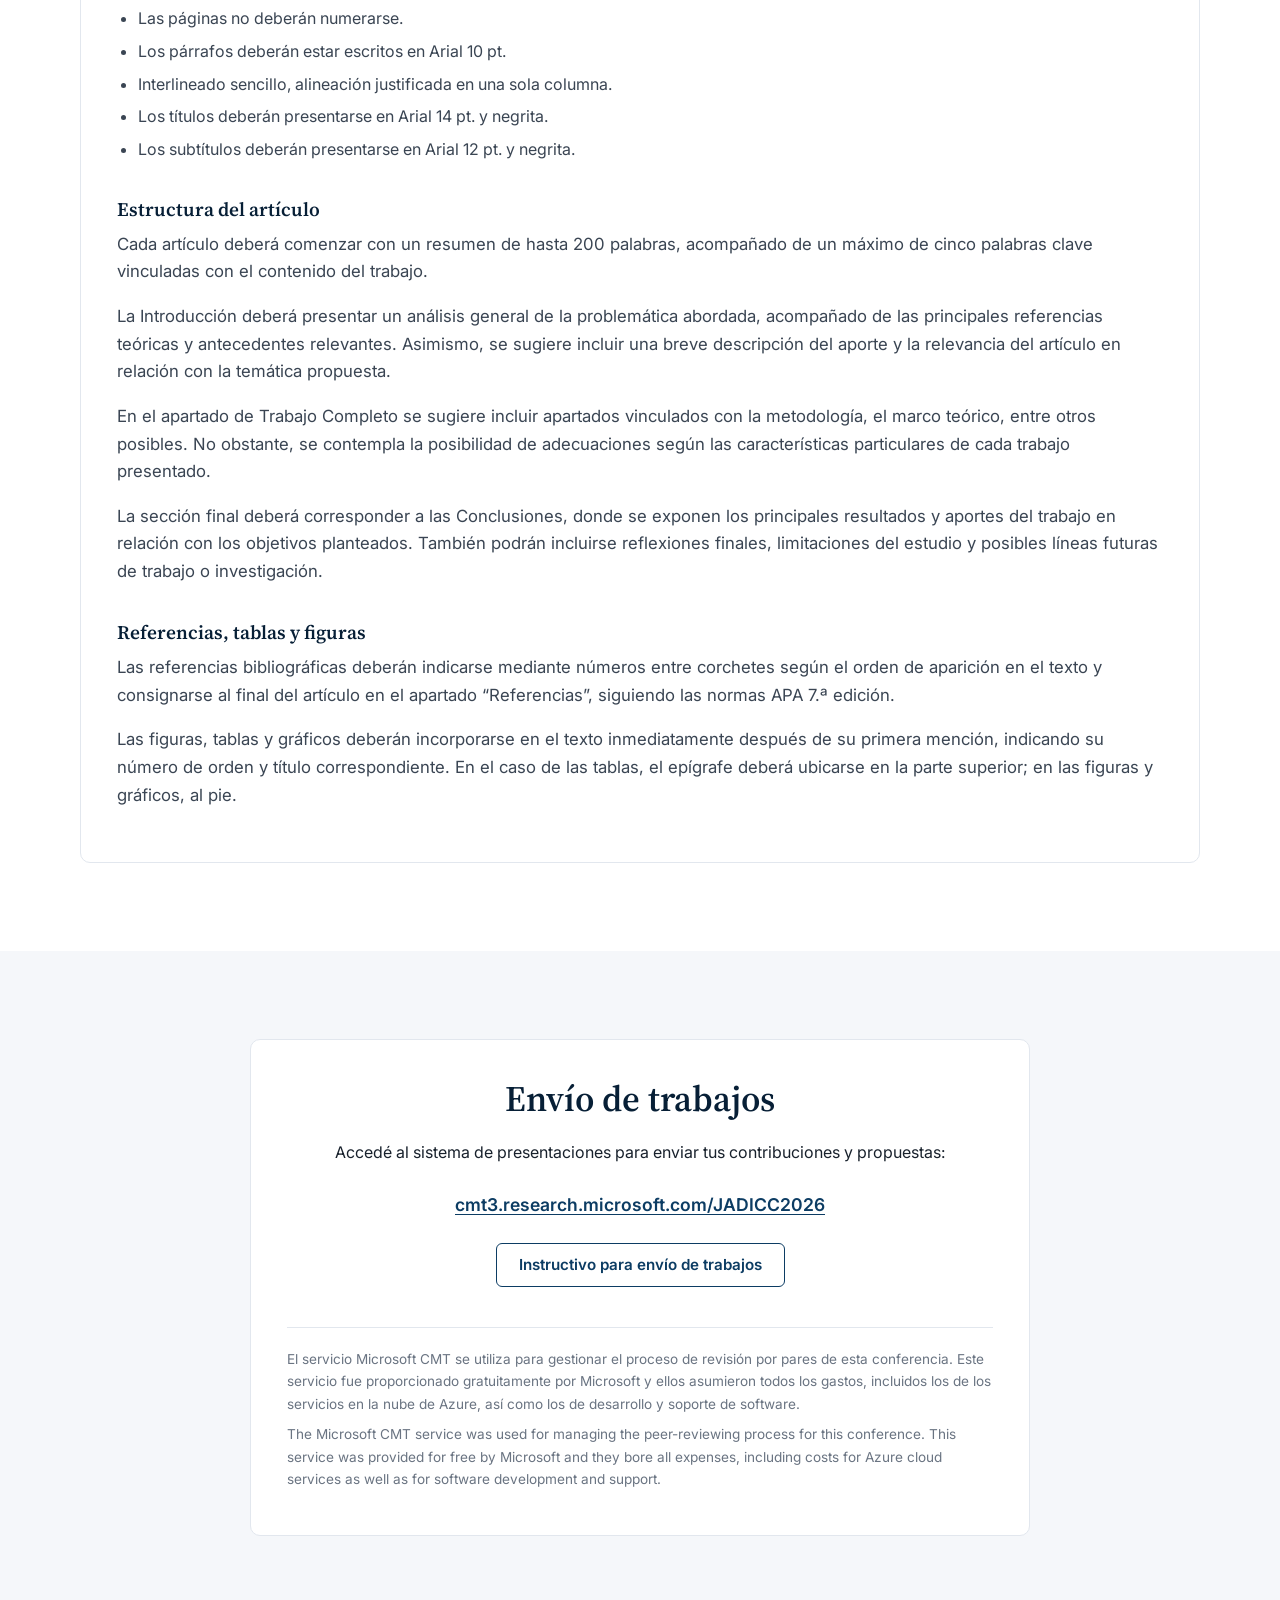
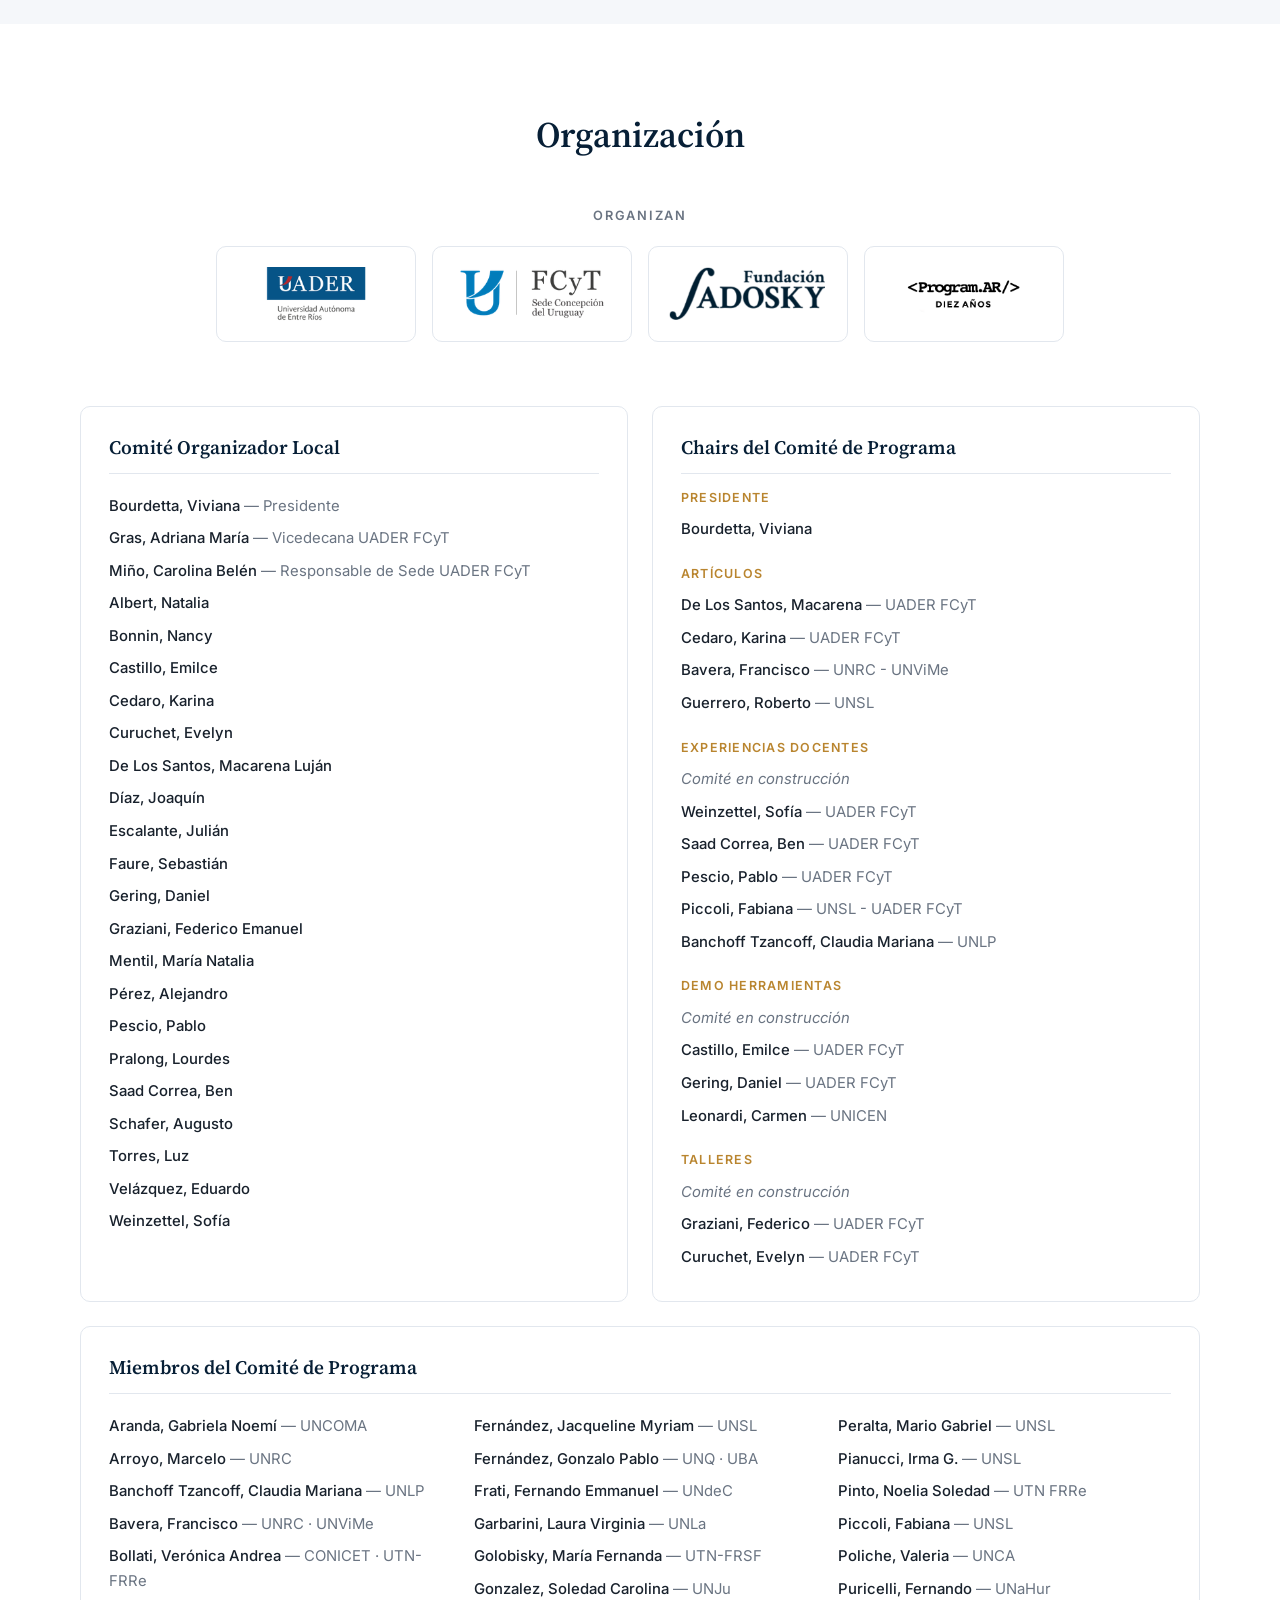
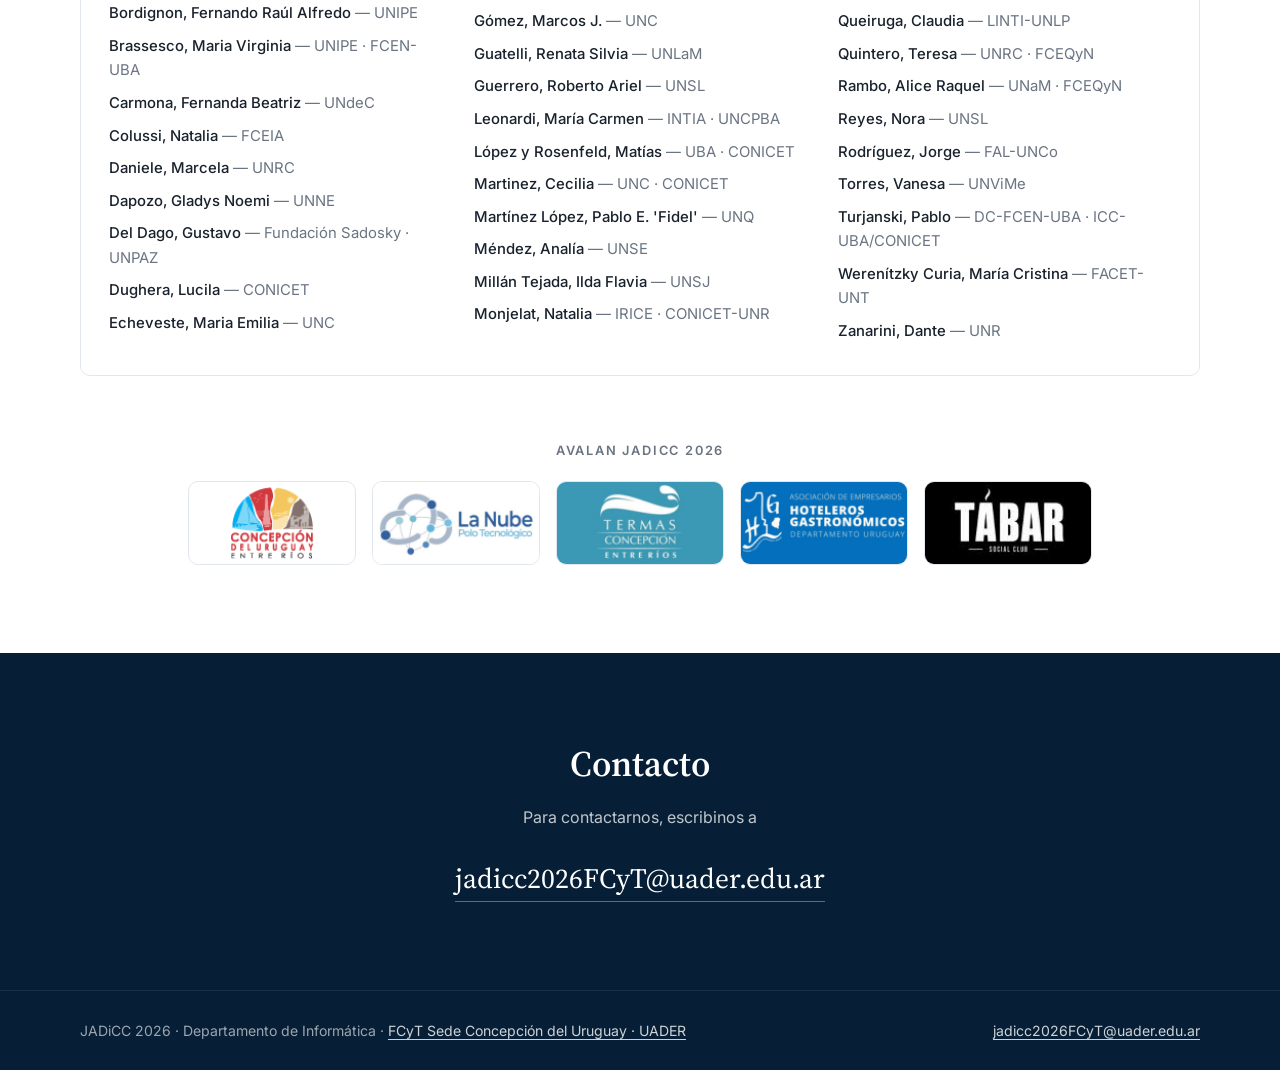
==== commit e215a14e: "feat: quitar enlaces a noticias hasta que haya publicaciones" ====
--- a/call.html
+++ b/call.html
@@ -28,7 +28,6 @@
           <li><a href="index.html#conferencias">Conferencias</a></li>
           <li><a href="index.html#organizacion">Organización</a></li>
           <li><a href="call.html" aria-current="page">Llamado</a></li>
-          <li><a href="noticias.html">Noticias</a></li>
           <li><a href="#contacto">Contacto</a></li>
           <li class="nav-cta"><a href="index.html#inscripcion">Inscripción</a></li>
         </ul>
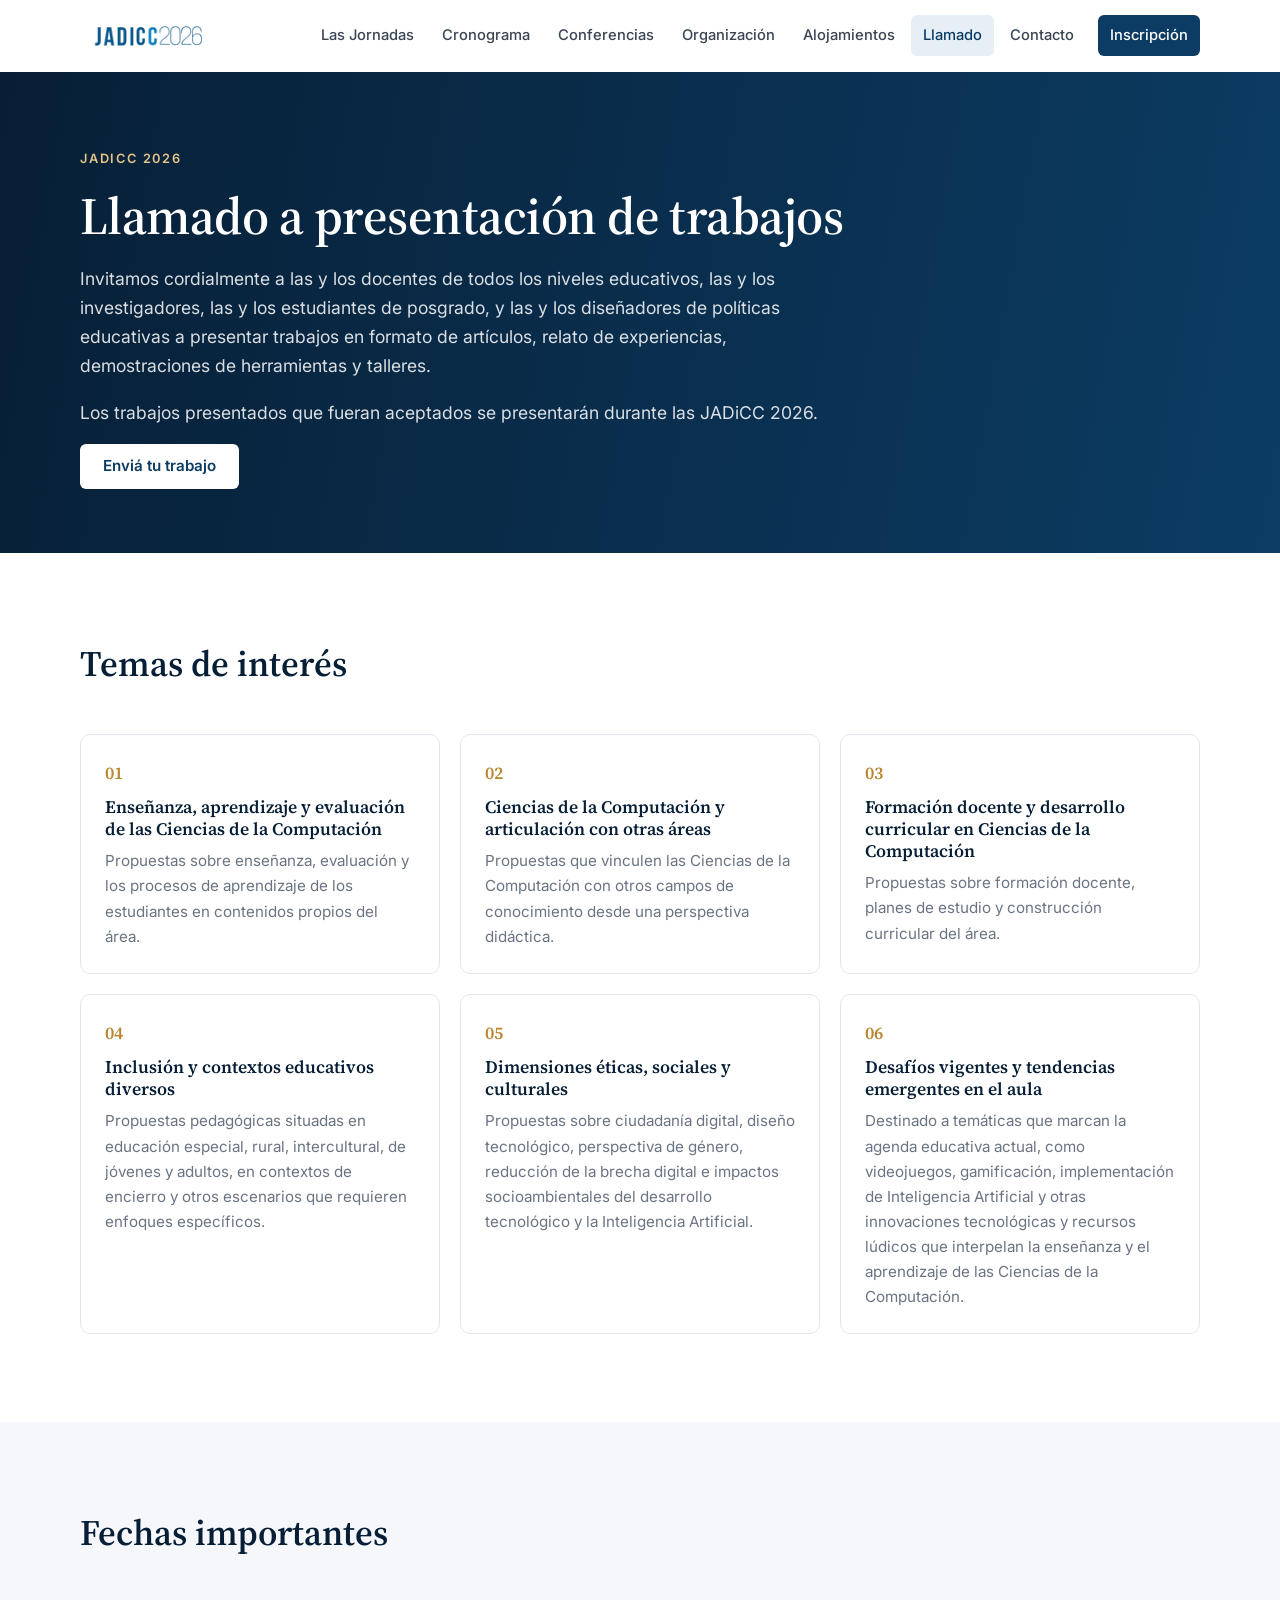
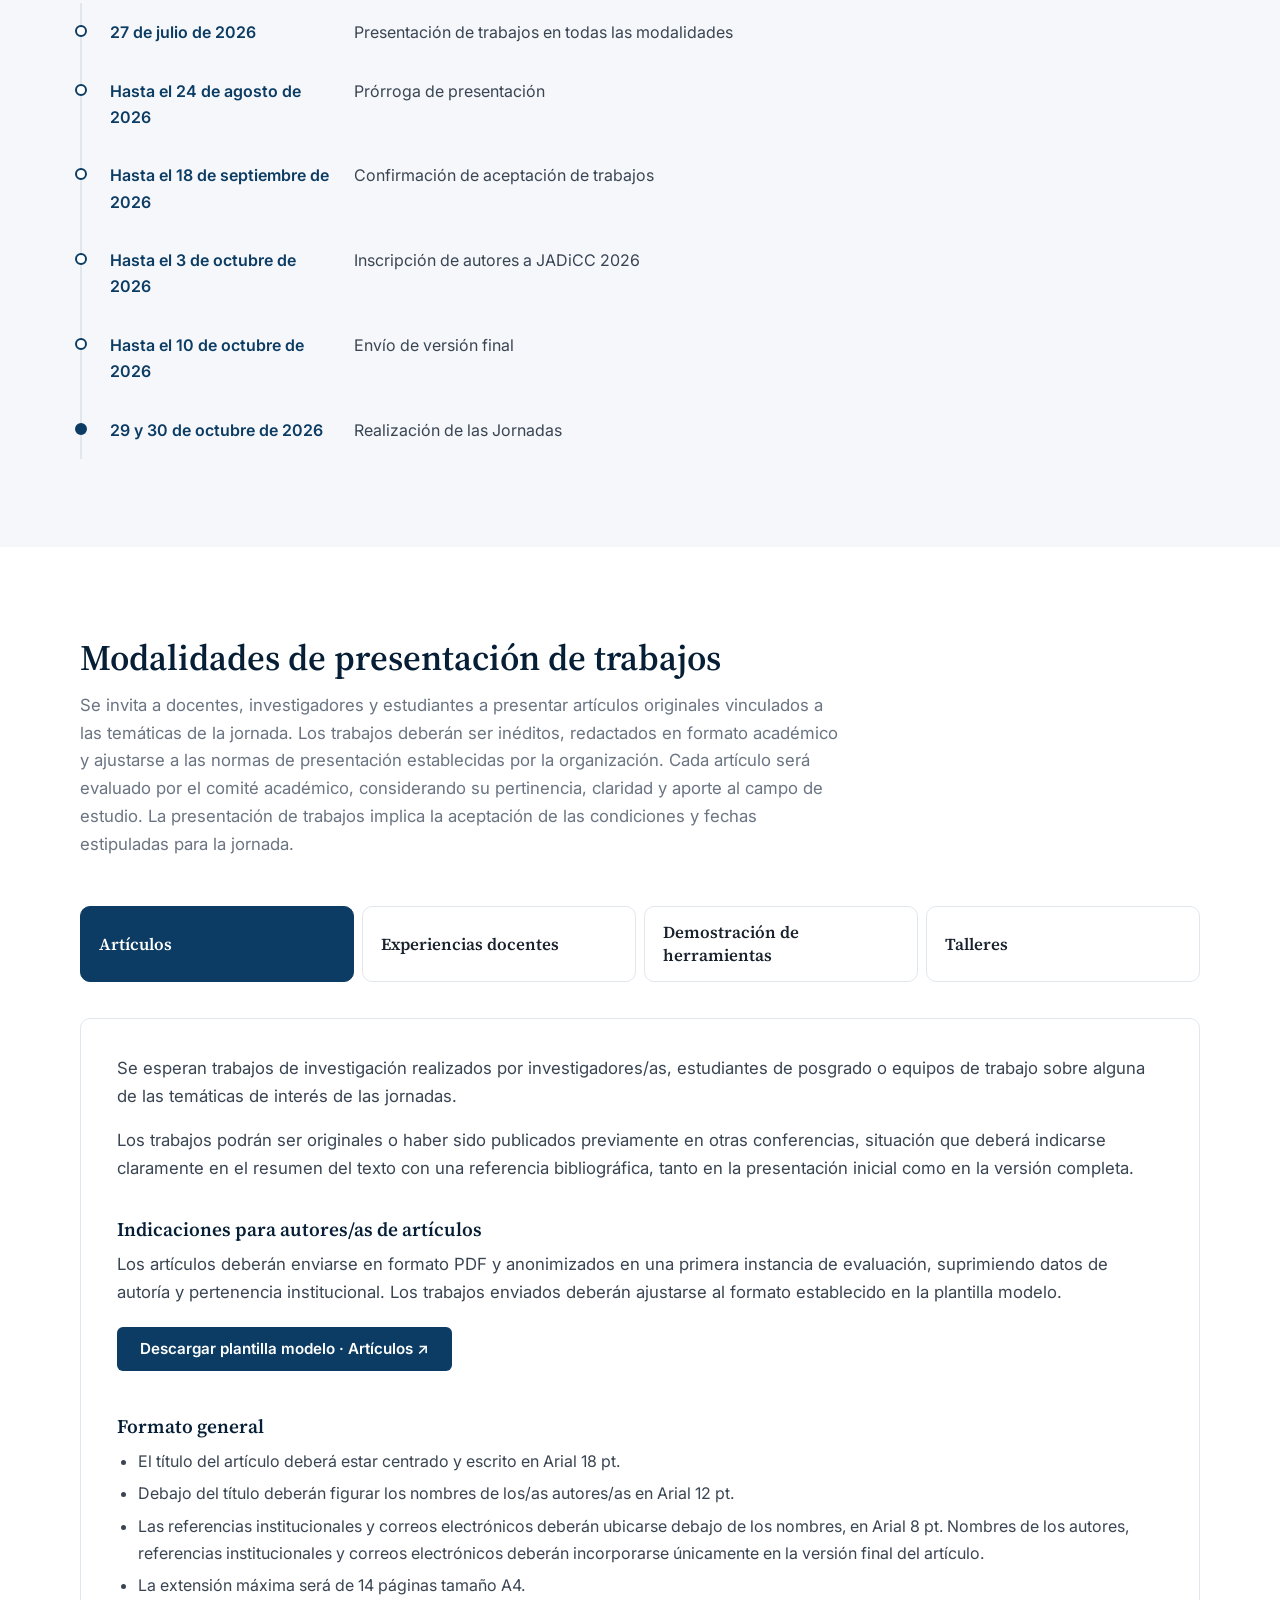
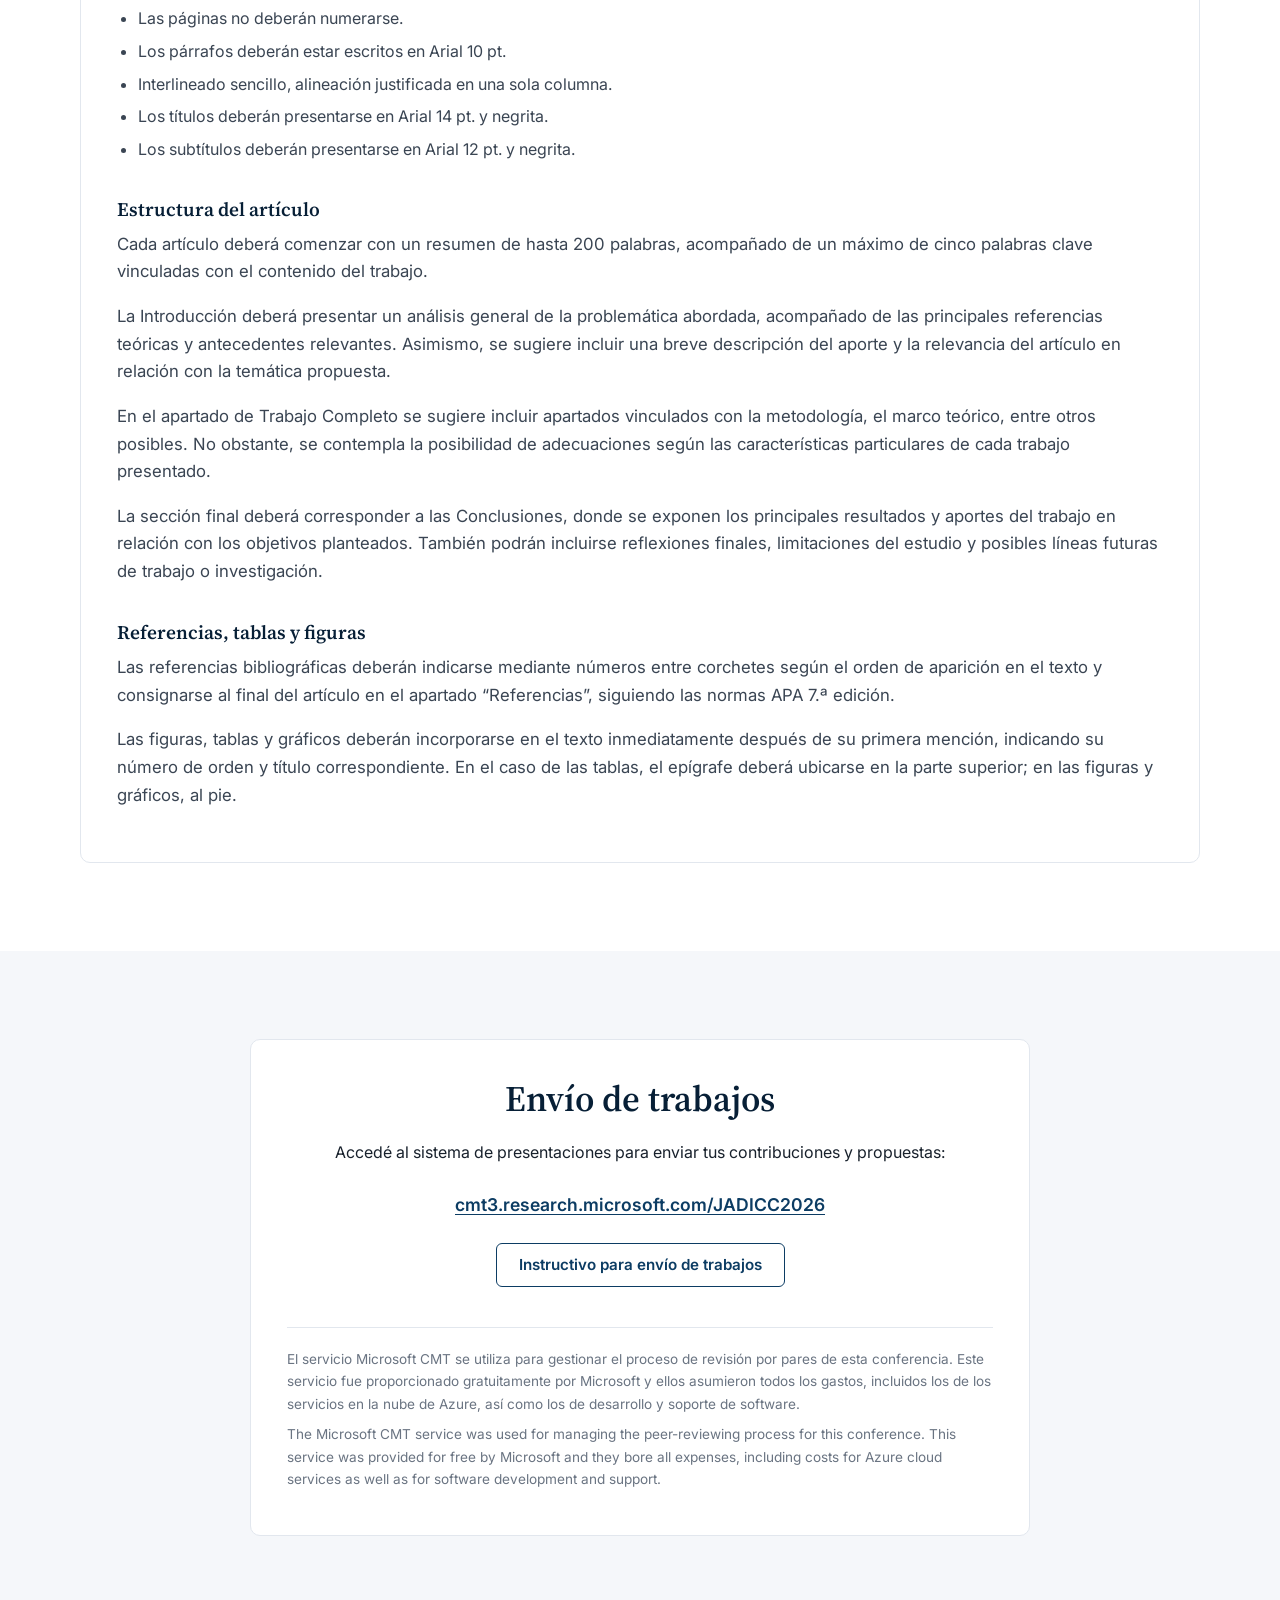
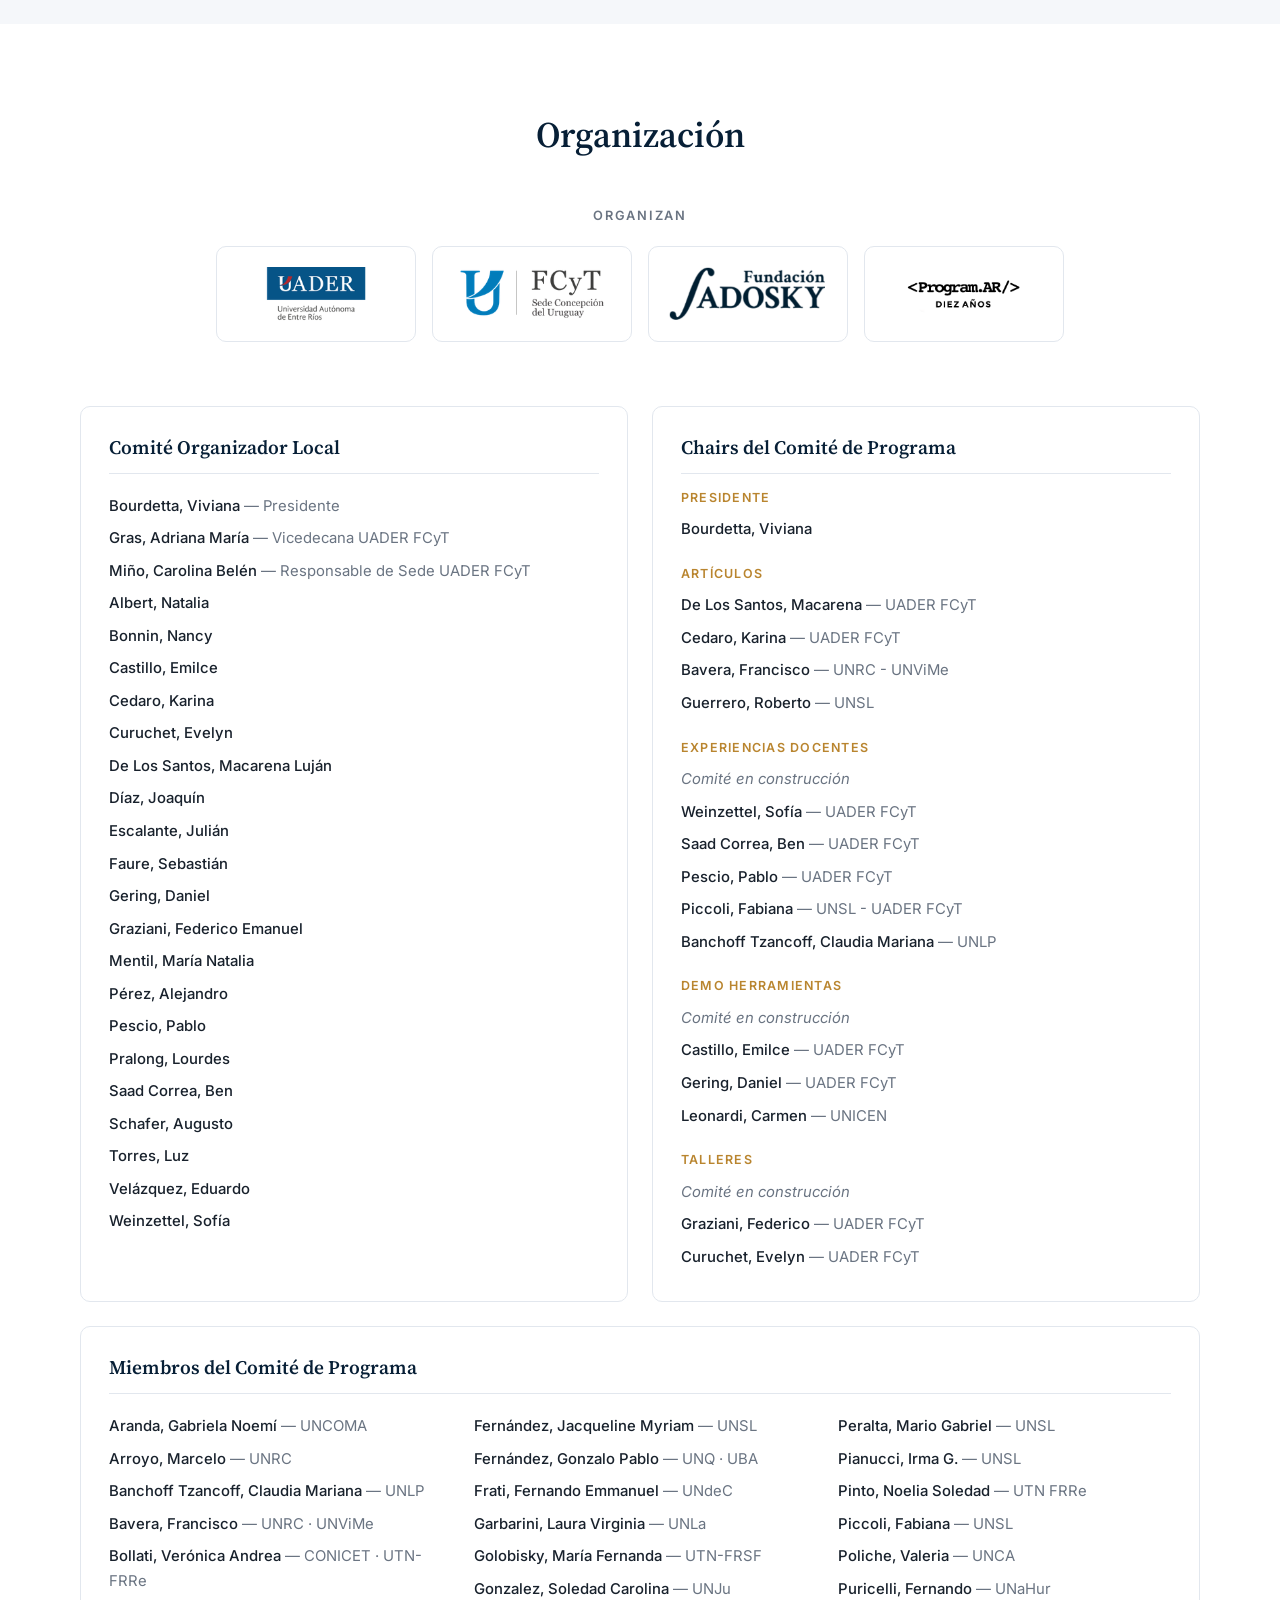
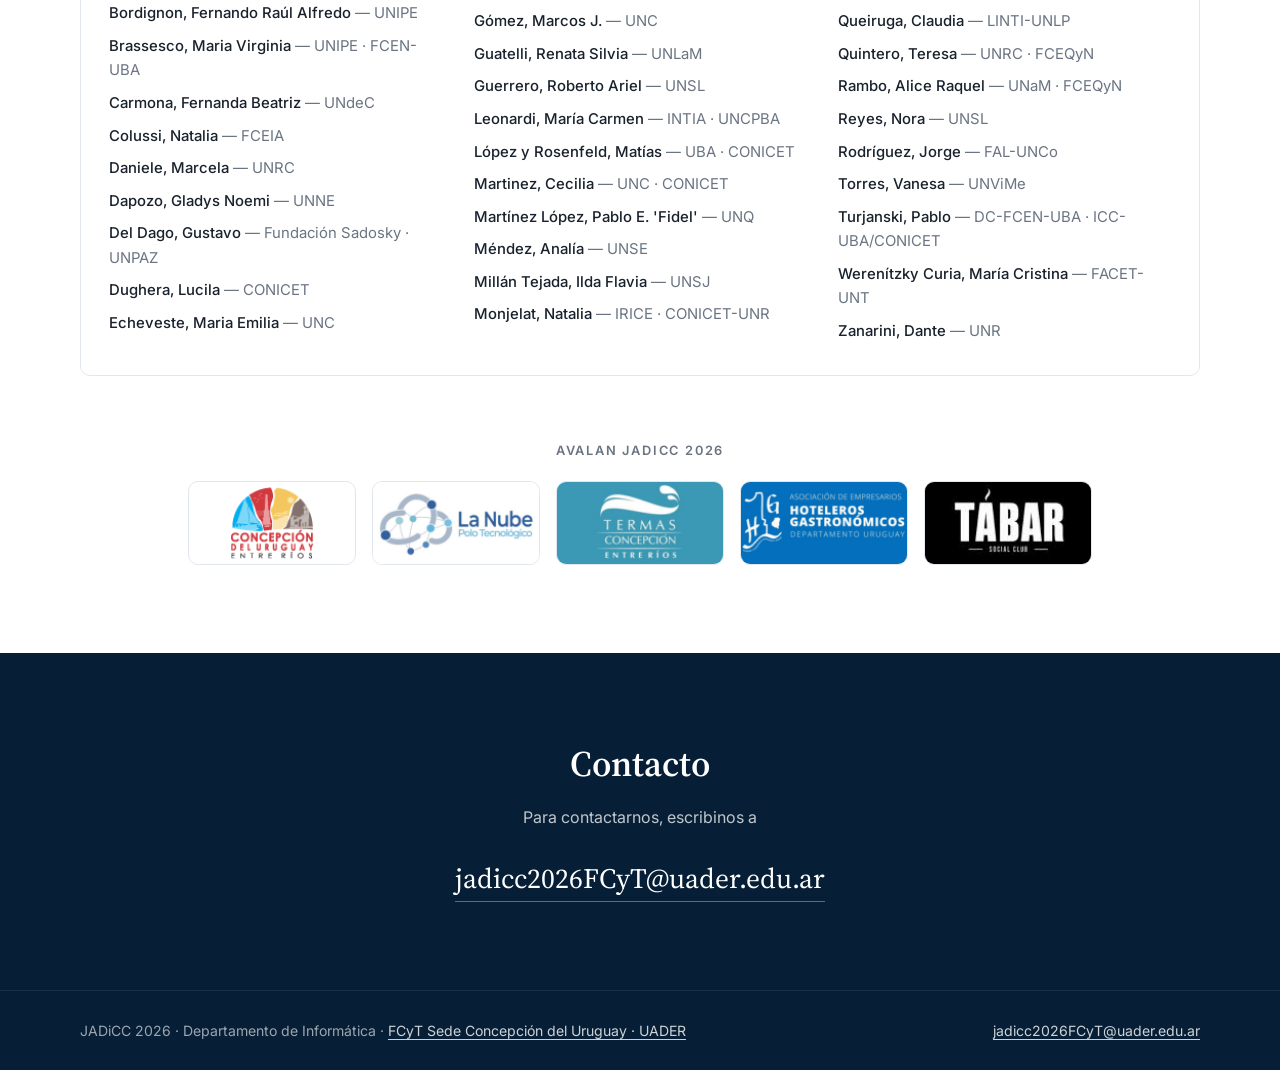
==== commit 3b958d43: "feat: agregar leyenda del cronograma y sección de alojamientos con mapa" ====
--- a/call.html
+++ b/call.html
@@ -8,6 +8,7 @@
   <link rel="preconnect" href="https://fonts.googleapis.com">
   <link rel="preconnect" href="https://fonts.gstatic.com" crossorigin>
   <link href="https://fonts.googleapis.com/css2?family=Inter:wght@400;500;600&family=Source+Serif+4:opsz,wght@8..60,600&display=swap" rel="stylesheet">
+  <link rel="icon" href="images/logo.png" type="image/png">
   <link rel="stylesheet" href="css/styles.css">
 </head>
 <body>
@@ -27,6 +28,7 @@
           <li><a href="index.html#cronograma">Cronograma</a></li>
           <li><a href="index.html#conferencias">Conferencias</a></li>
           <li><a href="index.html#organizacion">Organización</a></li>
+          <li><a href="index.html#alojamientos">Alojamientos</a></li>
           <li><a href="call.html" aria-current="page">Llamado</a></li>
           <li><a href="#contacto">Contacto</a></li>
           <li class="nav-cta"><a href="index.html#inscripcion">Inscripción</a></li>
--- a/css/styles.css
+++ b/css/styles.css
@@ -19,8 +19,8 @@
 
   --c-taller: #9a6a12;
   --c-taller-bg: #fbf3e2;
-  --c-conf: #0c3c63;
-  --c-conf-bg: #e6eef6;
+  --c-conf: #0e7490;
+  --c-conf-bg: #e0f2f6;
   --c-mesa: #3f4fa0;
   --c-mesa-bg: #ebedf8;
   --c-demo: #24734a;
@@ -189,6 +189,7 @@
   font-weight: 500;
   color: var(--ink-soft);
   text-decoration: none;
+  white-space: nowrap;
   border-radius: var(--radius-sm);
 }
 
@@ -209,7 +210,7 @@
   color: #fff;
 }
 
-@media (max-width: 960px) {
+@media (max-width: 1100px) {
   .nav-toggle {
     display: block;
   }
@@ -625,10 +626,11 @@
 
 .register-card {
   display: grid;
-  grid-template-columns: auto 1fr;
+  grid-template-columns: auto auto;
   grid-template-areas:
     "qr title"
     "qr action";
+  justify-content: center;
   column-gap: 40px;
   row-gap: 4px;
   align-items: center;
@@ -848,6 +850,27 @@
   margin: 0;
 }
 
+/* Simultaneous sessions: one card per activity, side by side */
+
+.parallel {
+  display: grid;
+  grid-template-columns: repeat(auto-fit, minmax(240px, 1fr));
+  gap: 16px;
+  align-items: start;
+}
+
+.session-card {
+  background: #fff;
+  border: 1px solid var(--line);
+  border-top: 3px solid var(--c, var(--line));
+  border-radius: var(--radius-sm);
+  padding: 16px 18px 18px;
+}
+
+.session-card h3 {
+  font-size: 1.08rem;
+}
+
 .papers {
   margin-top: 12px;
   border: 1px solid var(--line);
@@ -912,8 +935,37 @@
 .legend {
   display: flex;
   flex-wrap: wrap;
-  gap: 8px;
-  margin: -12px 0 28px;
+  gap: 8px 20px;
+  list-style: none;
+  margin: -24px 0 24px;
+  padding: 0;
+  font-size: 0.88rem;
+  color: var(--muted);
+}
+
+.legend li {
+  display: flex;
+  align-items: center;
+  gap: 7px;
+}
+
+.dot {
+  flex: none;
+  width: 10px;
+  height: 10px;
+  border-radius: 50%;
+  background: var(--c);
+}
+
+.session-body .badge::before {
+  content: "";
+  display: inline-block;
+  width: 7px;
+  height: 7px;
+  margin-right: 6px;
+  border-radius: 50%;
+  background: var(--c);
+  vertical-align: 1px;
 }
 
 @media (max-width: 640px) {
@@ -1123,6 +1175,47 @@
   .committees {
     grid-template-columns: 1fr;
   }
+}
+
+/* --------------------------------------------------------------------------
+   Accommodation map
+   -------------------------------------------------------------------------- */
+
+.map-embed {
+  position: relative;
+  aspect-ratio: 16 / 9;
+  border: 1px solid var(--line);
+  border-radius: var(--radius);
+  overflow: hidden;
+  background: var(--bg-alt);
+  box-shadow: var(--shadow);
+}
+
+/* Google My Maps draws a 67px title/author bar inside the cross-origin
+   iframe; shift the frame up so that bar stays outside the visible box. */
+.map-embed {
+  --map-header: 67px;
+}
+
+.map-embed iframe {
+  position: absolute;
+  top: calc(-1 * var(--map-header));
+  left: 0;
+  width: 100%;
+  height: calc(100% + var(--map-header));
+  border: 0;
+}
+
+@media (max-width: 640px) {
+  .map-embed {
+    aspect-ratio: 3 / 4;
+  }
+}
+
+.map-actions {
+  display: flex;
+  justify-content: center;
+  margin-top: 20px;
 }
 
 /* --------------------------------------------------------------------------
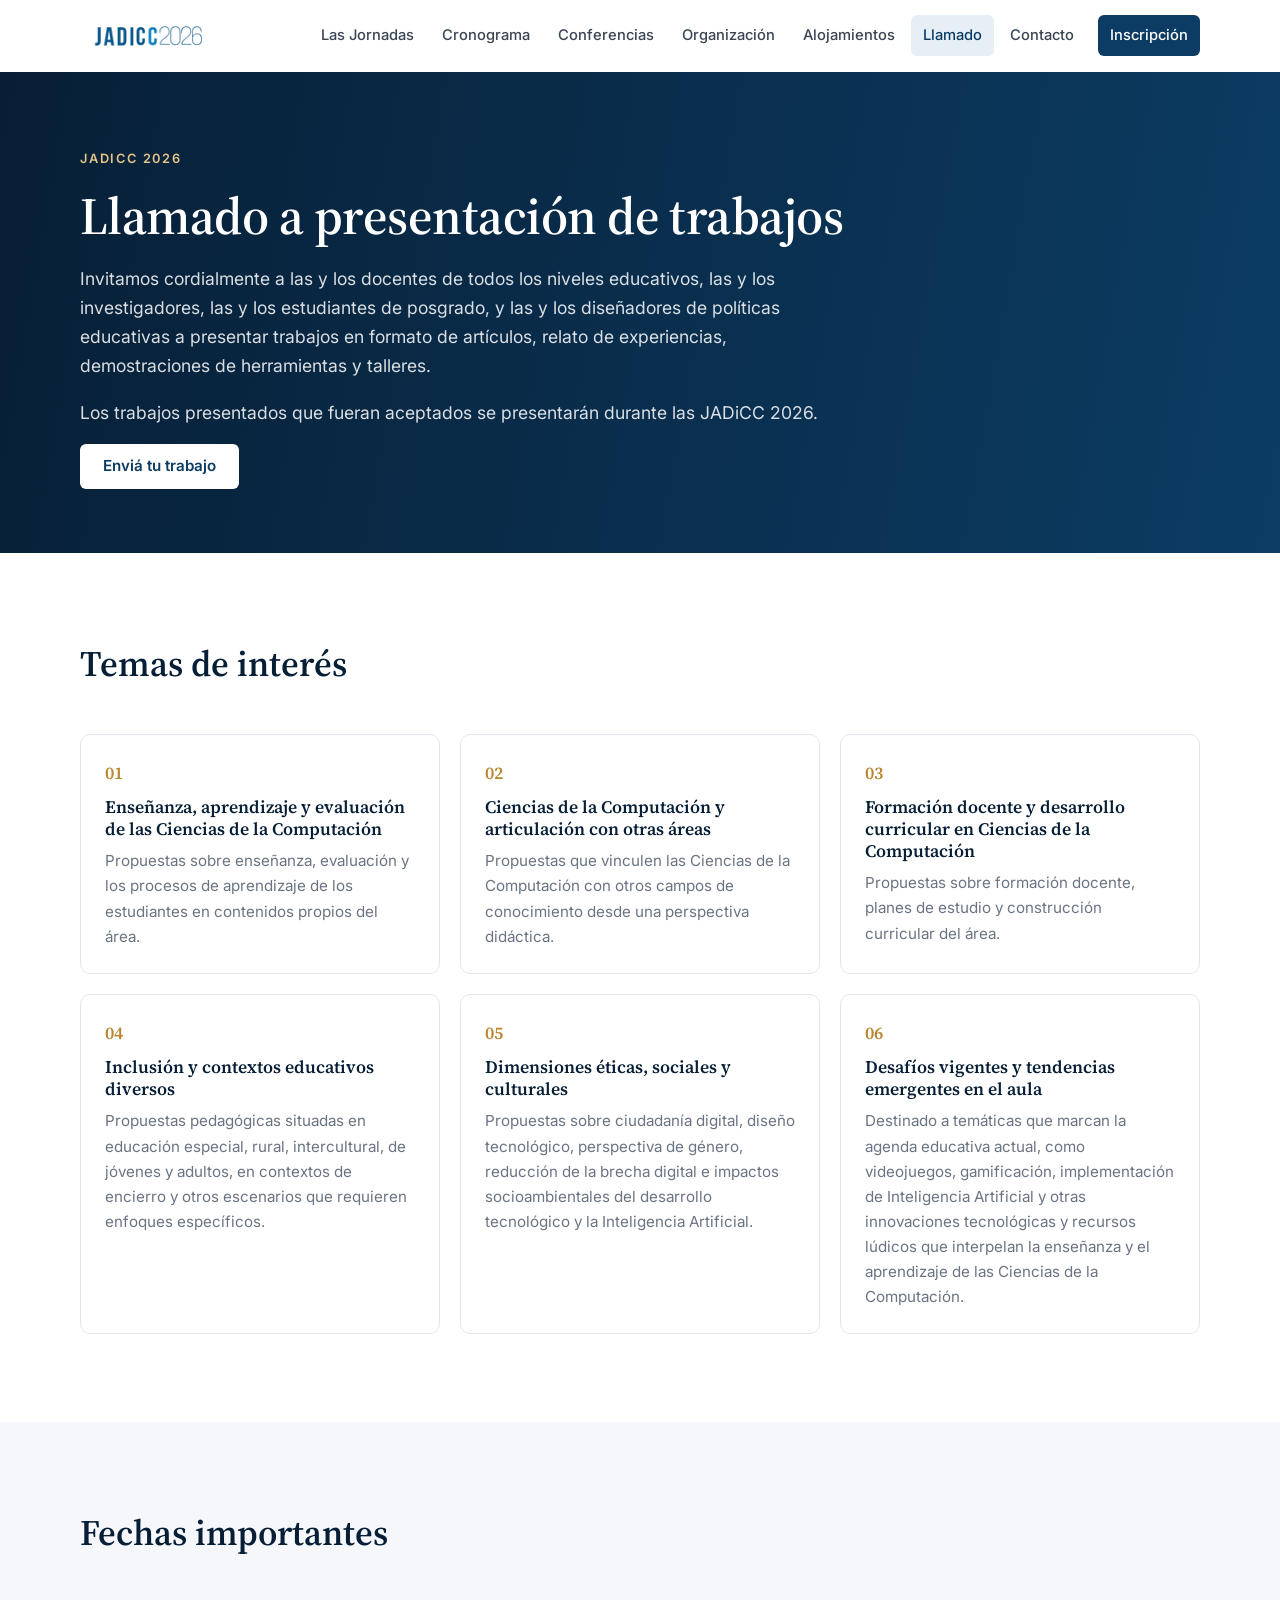
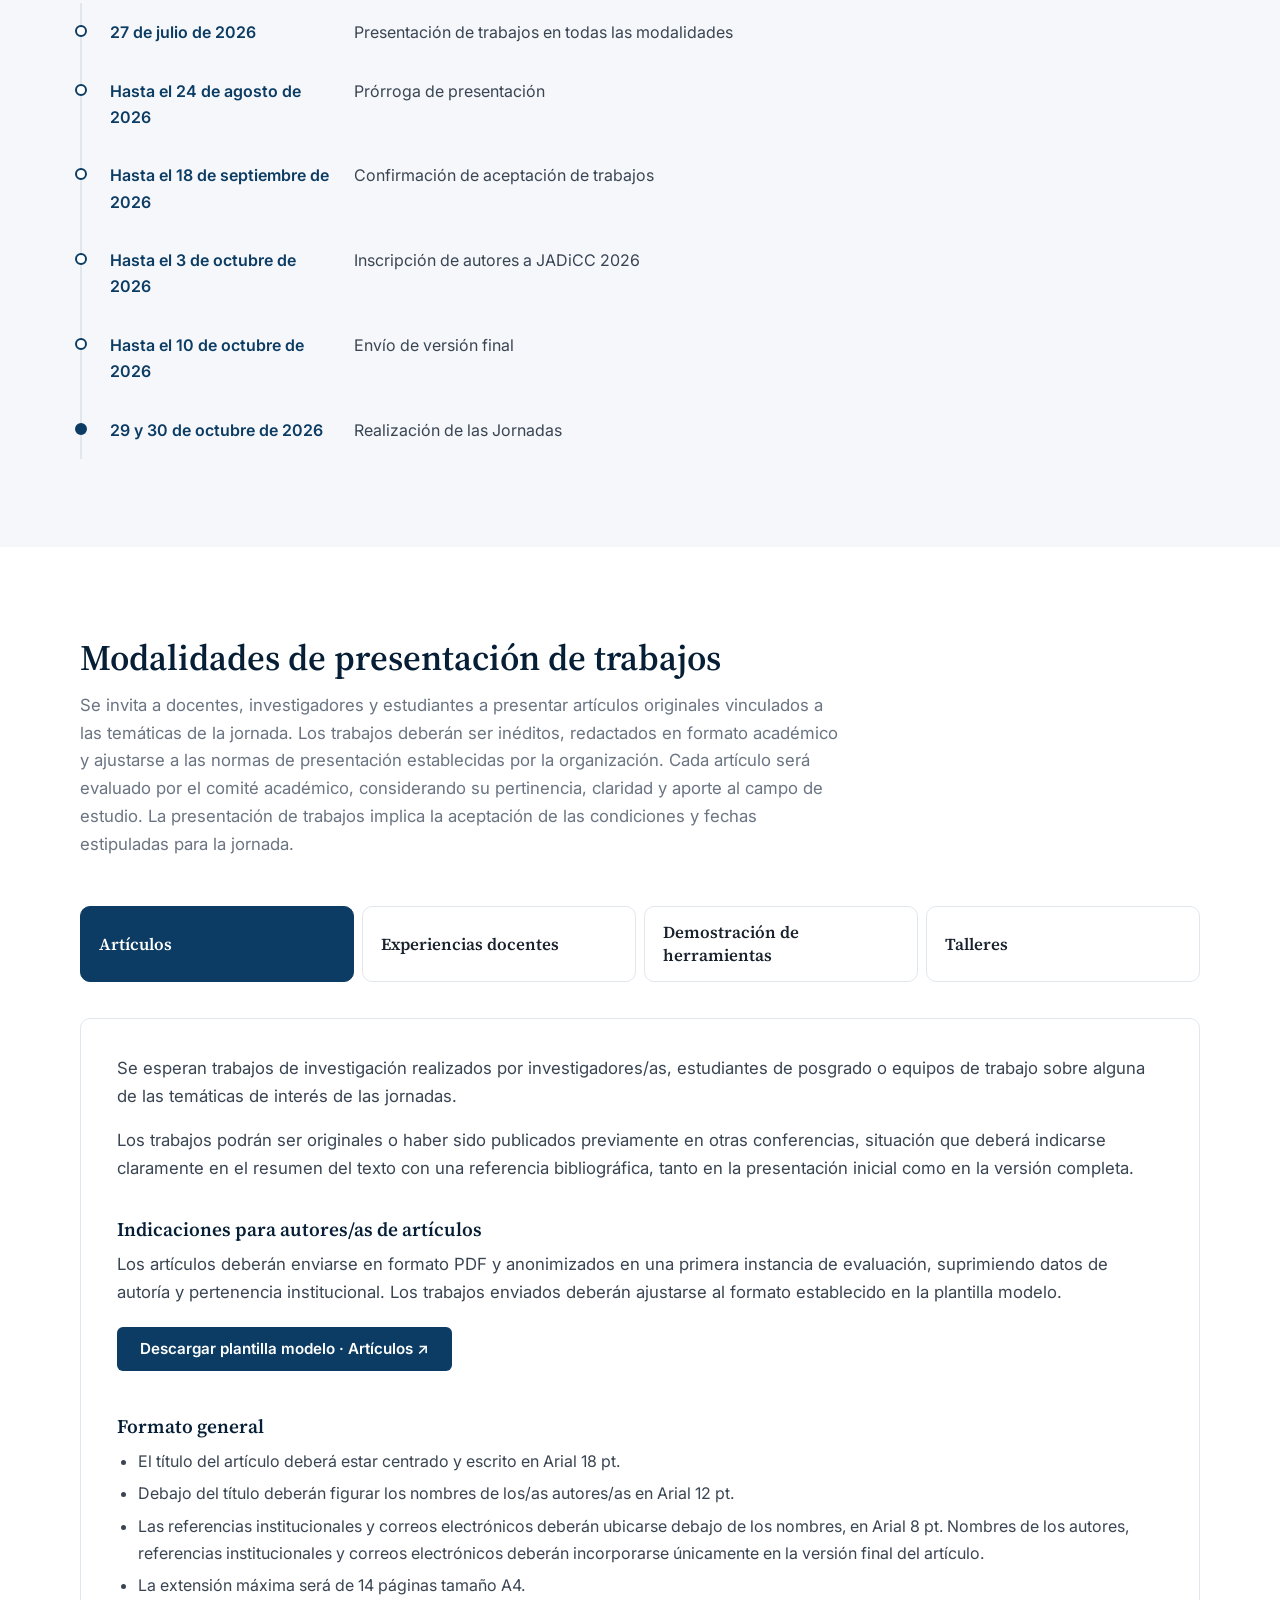
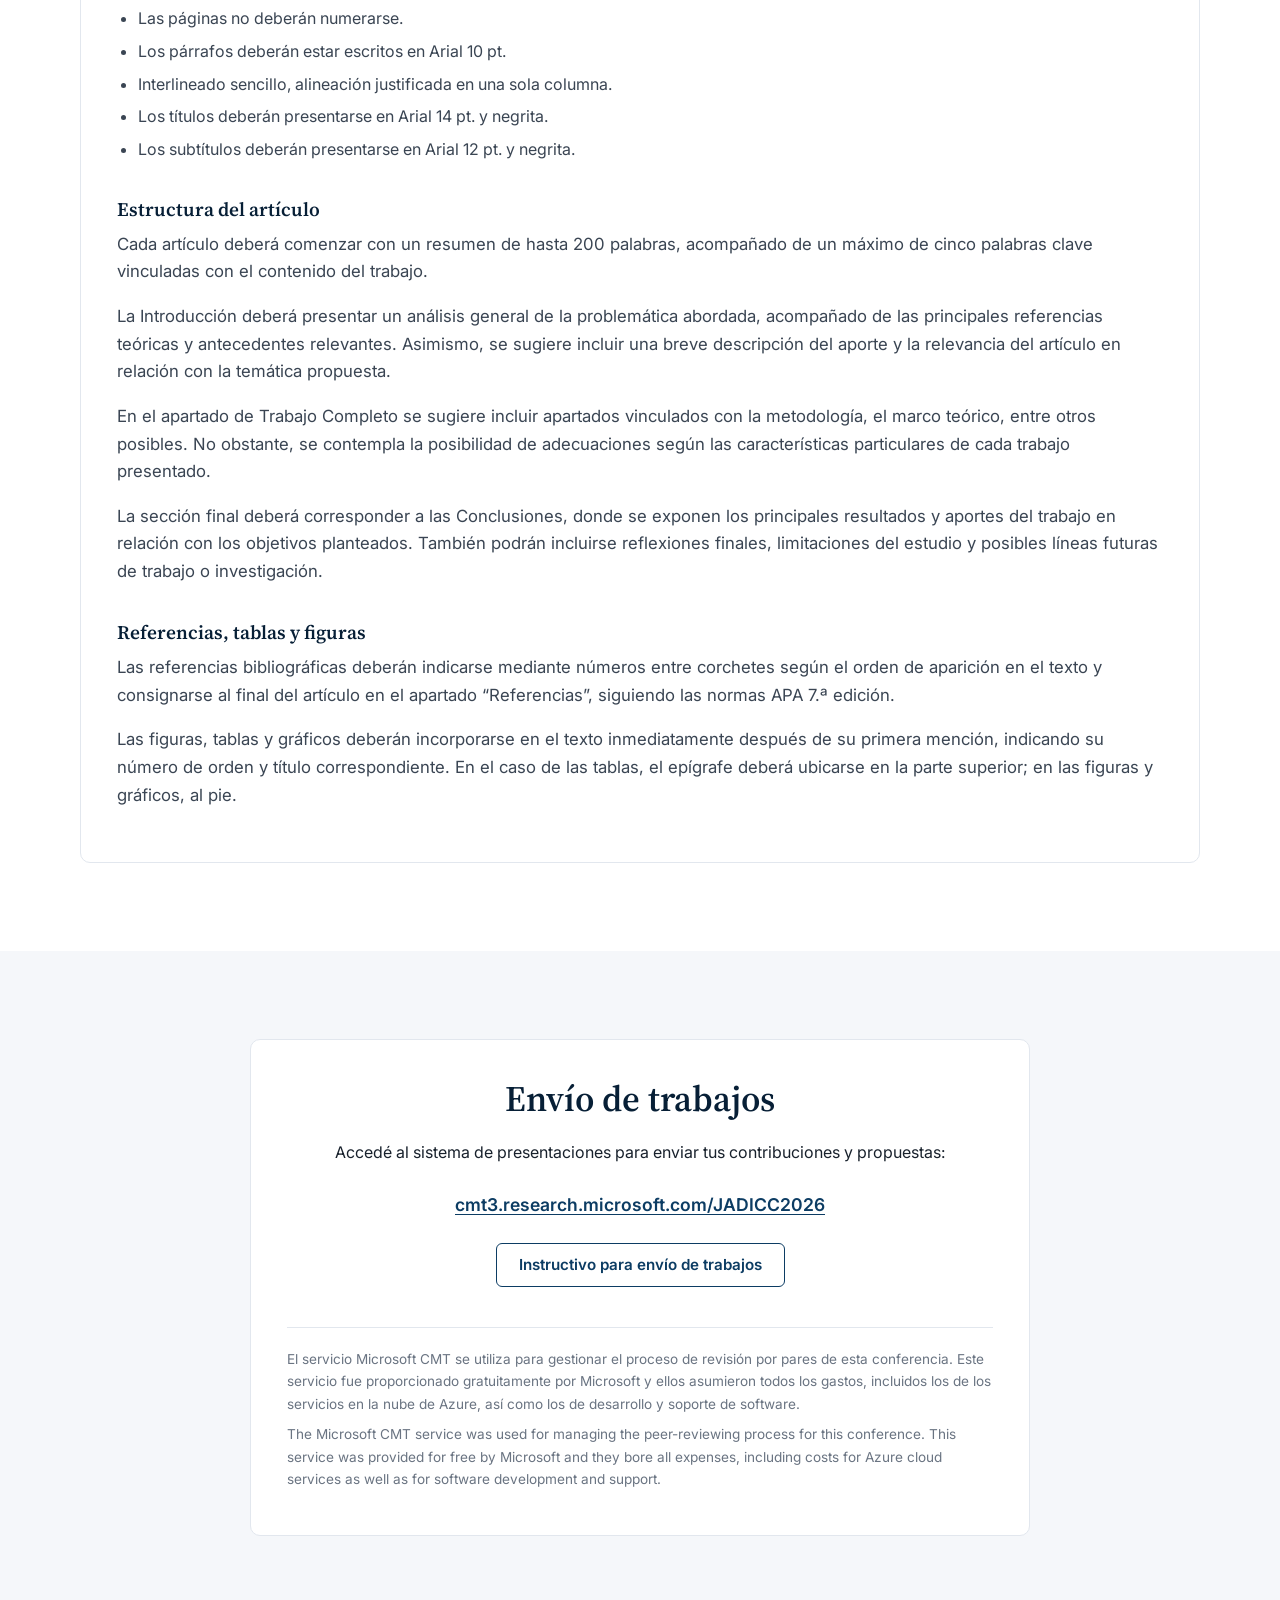
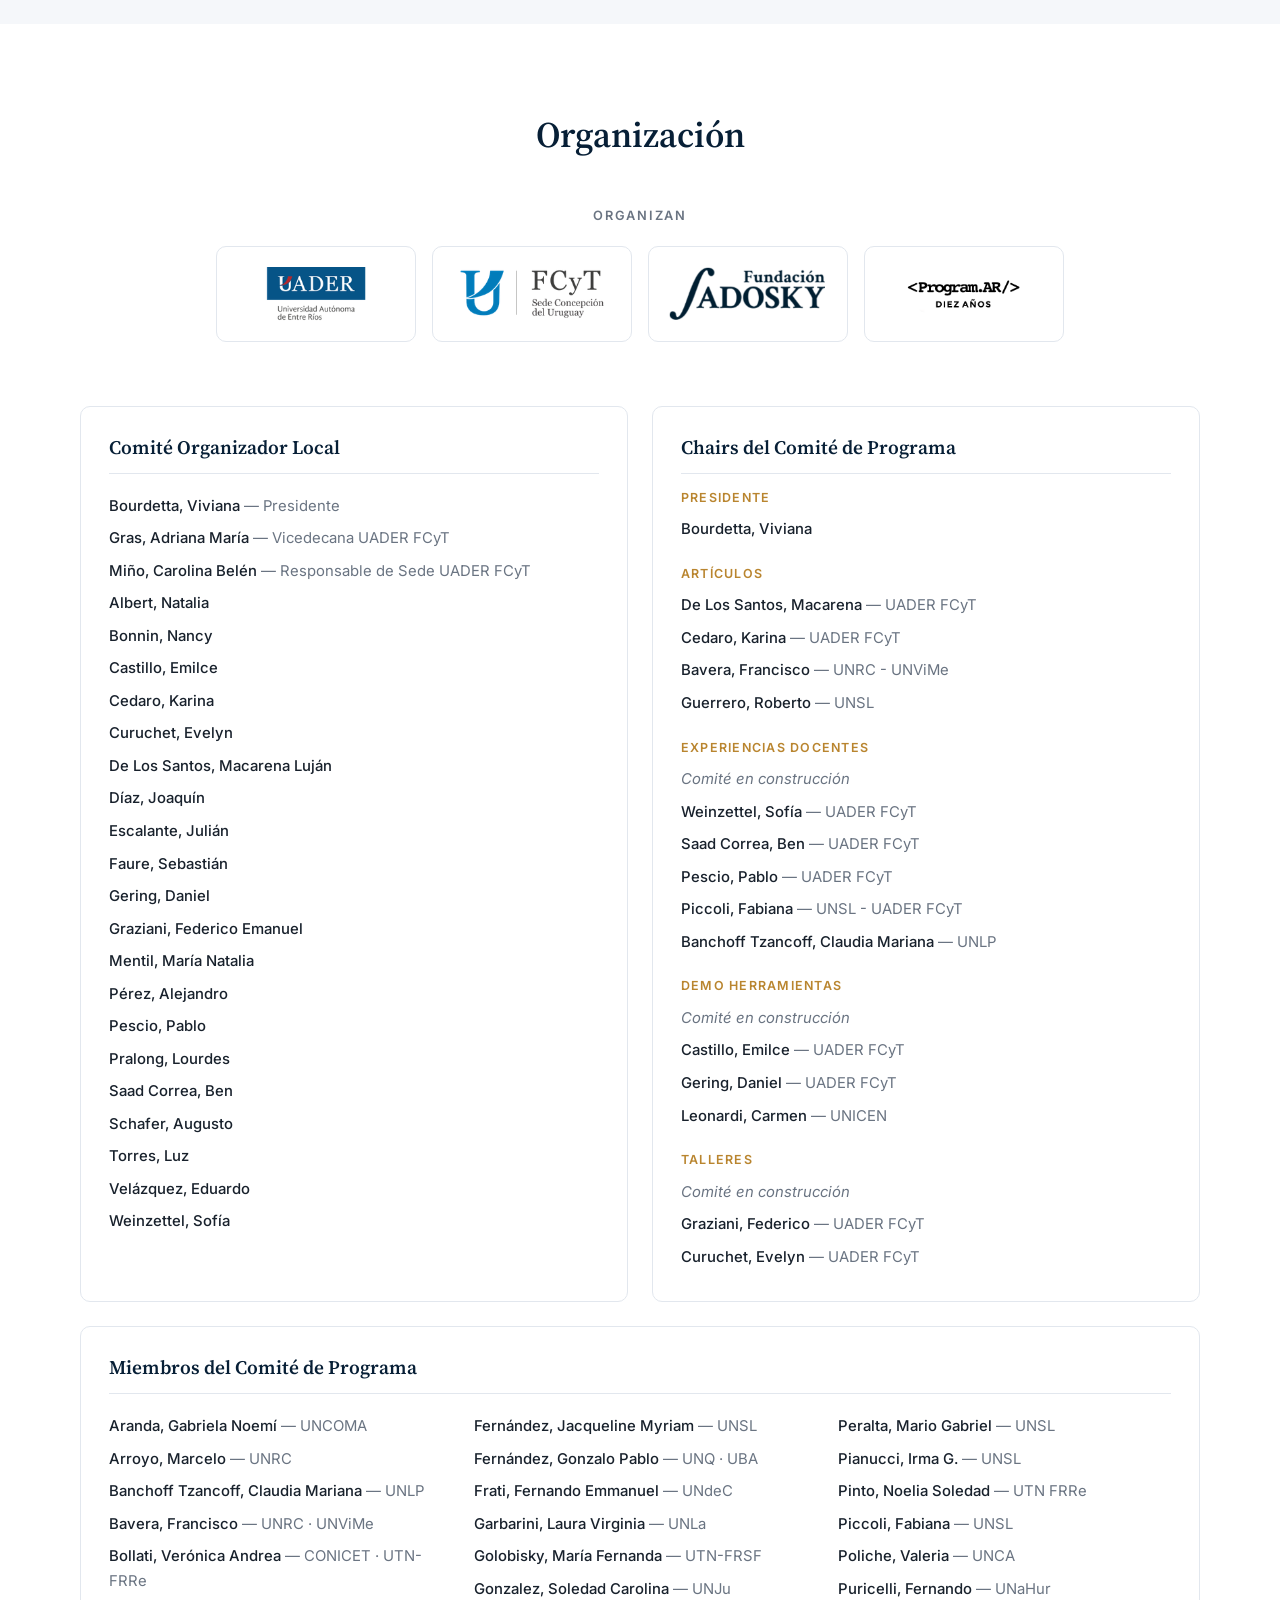
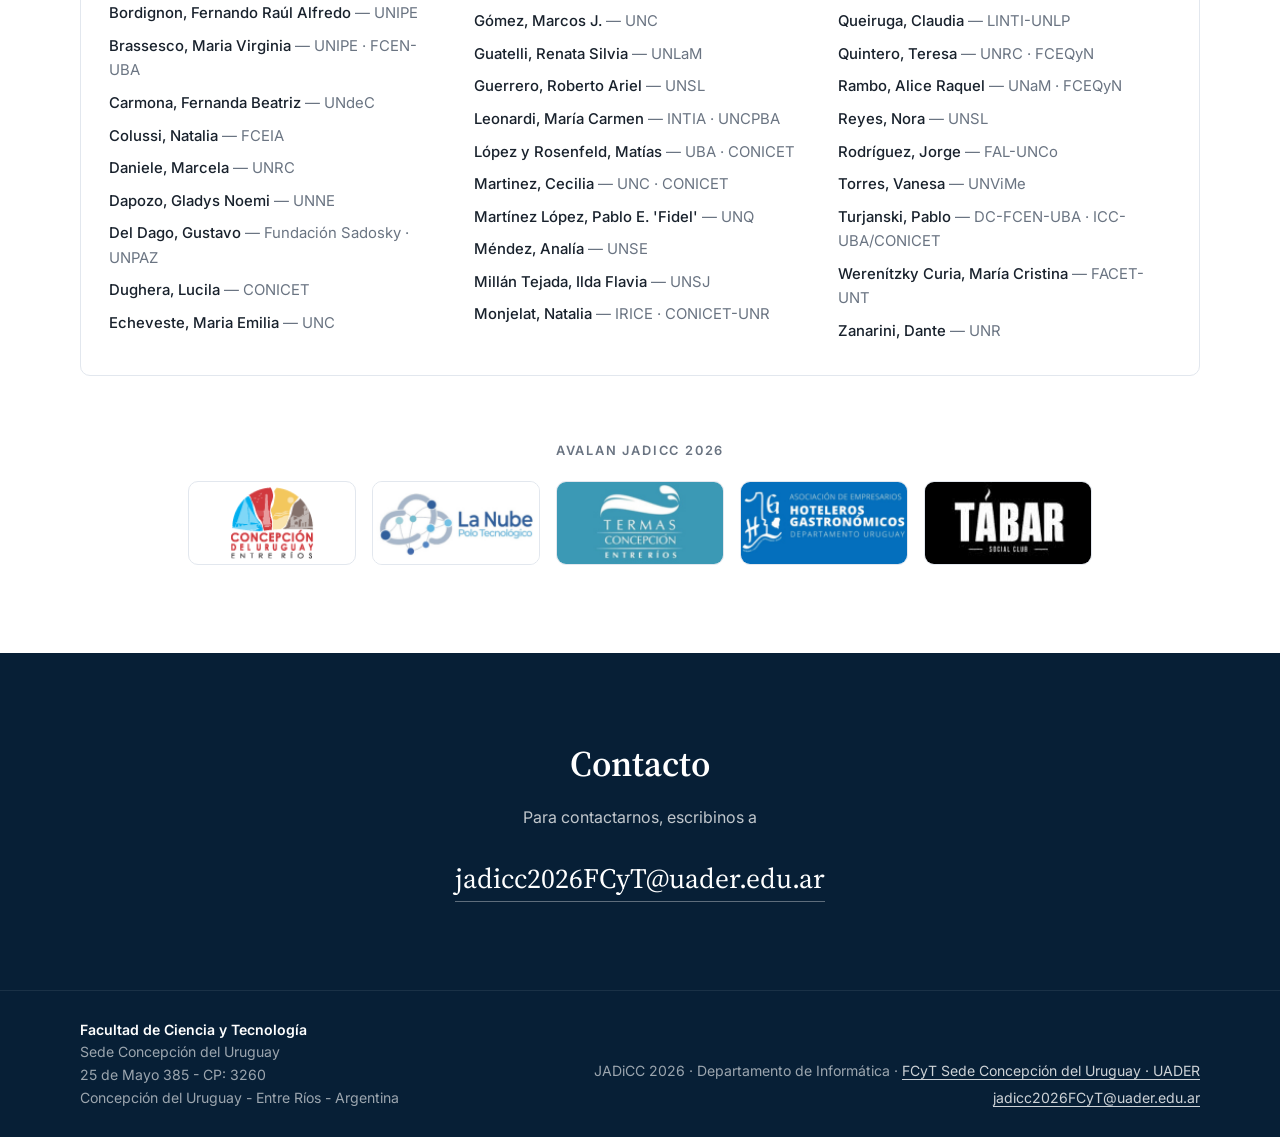
==== commit 3013de78: "feat: agregar dirección de la facultad en el pie" ====
--- a/call.html
+++ b/call.html
@@ -393,8 +393,16 @@
 
   <footer class="site-footer">
     <div class="container">
-      <span>JADiCC 2026 · Departamento de Informática · <a href="https://fcytcdelu.uader.edu.ar" target="_blank" rel="noopener">FCyT Sede Concepción del Uruguay · UADER</a></span>
-      <a href="mailto:jadicc2026FCyT@uader.edu.ar">jadicc2026FCyT@uader.edu.ar</a>
+      <address class="footer-address">
+        <strong>Facultad de Ciencia y Tecnología</strong><br>
+        Sede Concepción del Uruguay<br>
+        25 de Mayo 385 - CP: 3260<br>
+        Concepción del Uruguay - Entre Ríos - Argentina
+      </address>
+      <div class="footer-meta">
+        <span>JADiCC 2026 · Departamento de Informática · <a href="https://fcytcdelu.uader.edu.ar" target="_blank" rel="noopener">FCyT Sede Concepción del Uruguay · UADER</a></span>
+        <a href="mailto:jadicc2026FCyT@uader.edu.ar">jadicc2026FCyT@uader.edu.ar</a>
+      </div>
     </div>
   </footer>
 
--- a/css/styles.css
+++ b/css/styles.css
@@ -1653,7 +1653,33 @@
   display: flex;
   flex-wrap: wrap;
   justify-content: space-between;
-  gap: 12px;
+  align-items: flex-end;
+  gap: 20px 40px;
+}
+
+.footer-address {
+  font-style: normal;
+  line-height: 1.6;
+}
+
+.footer-address strong {
+  color: #fff;
+  font-weight: 600;
+}
+
+.footer-meta {
+  display: flex;
+  flex-direction: column;
+  align-items: flex-end;
+  gap: 4px;
+  text-align: right;
+}
+
+@media (max-width: 720px) {
+  .footer-meta {
+    align-items: flex-start;
+    text-align: left;
+  }
 }
 
 .site-footer a {
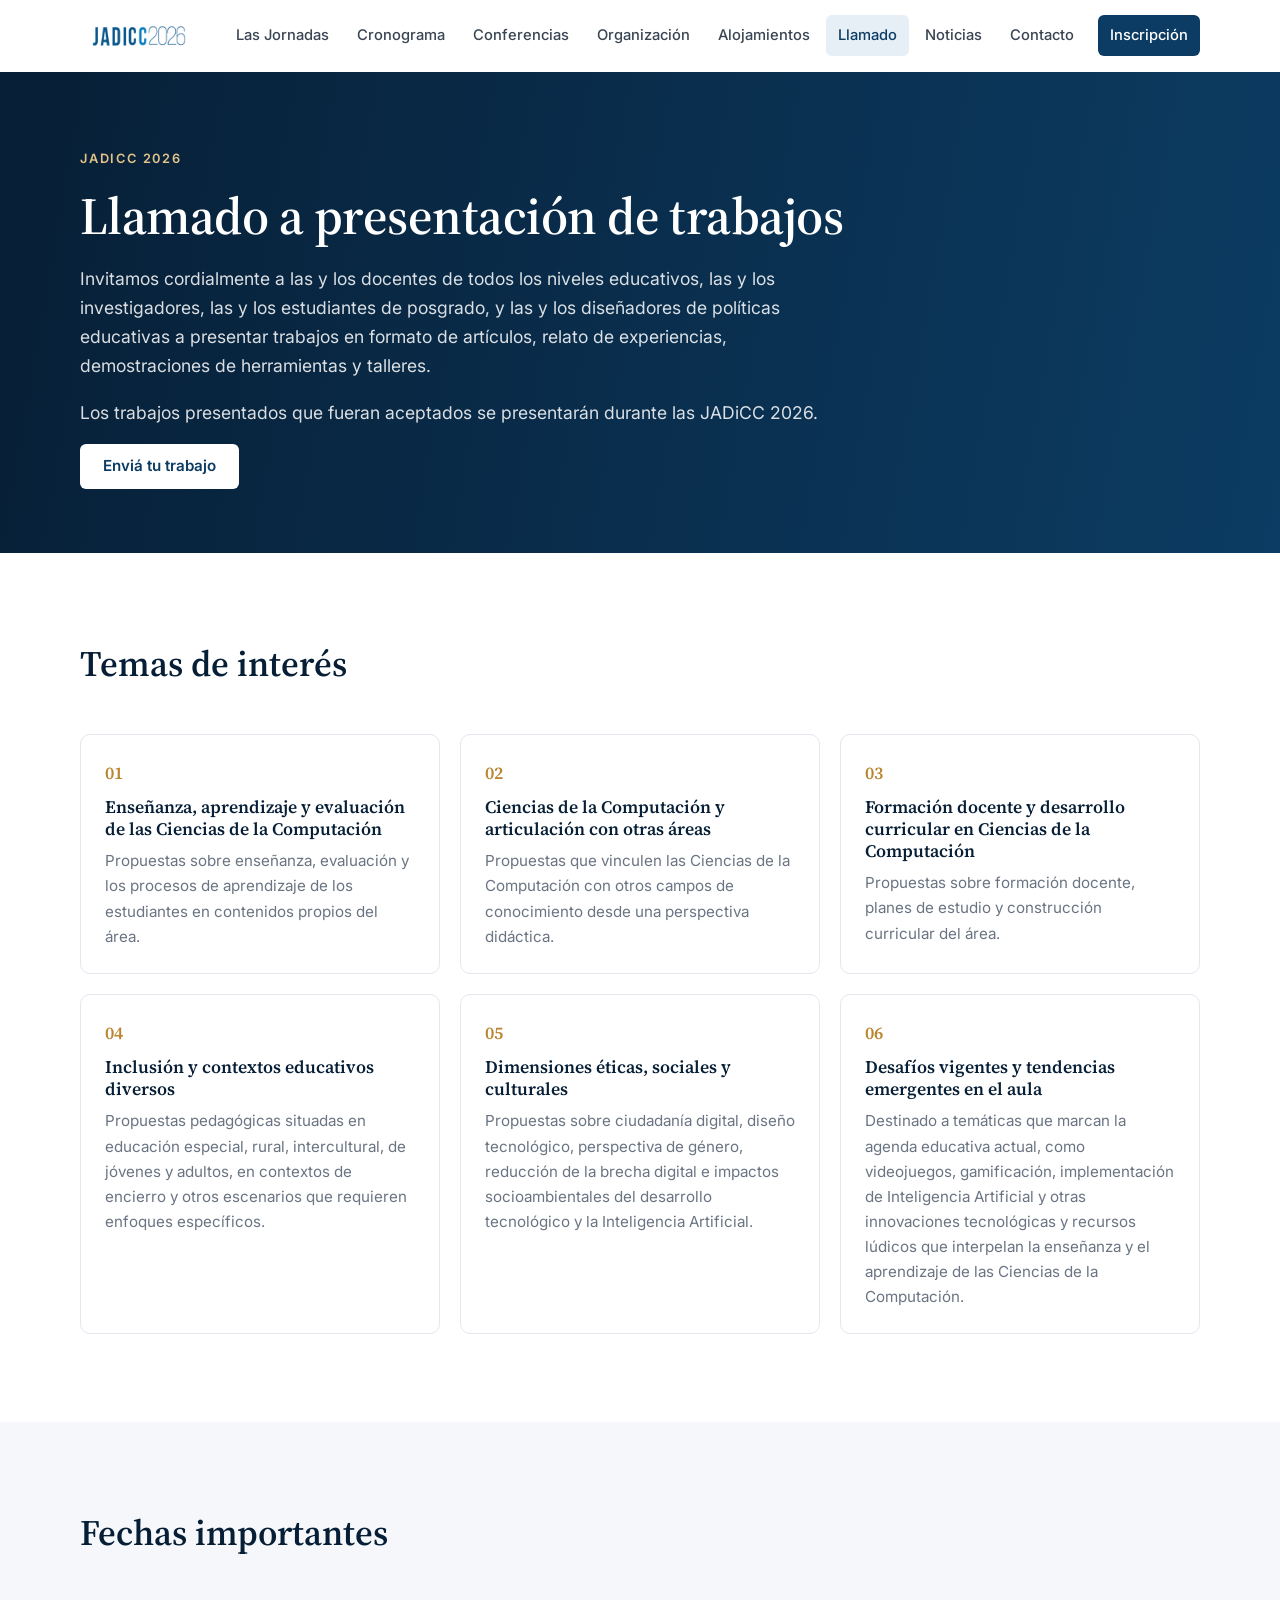
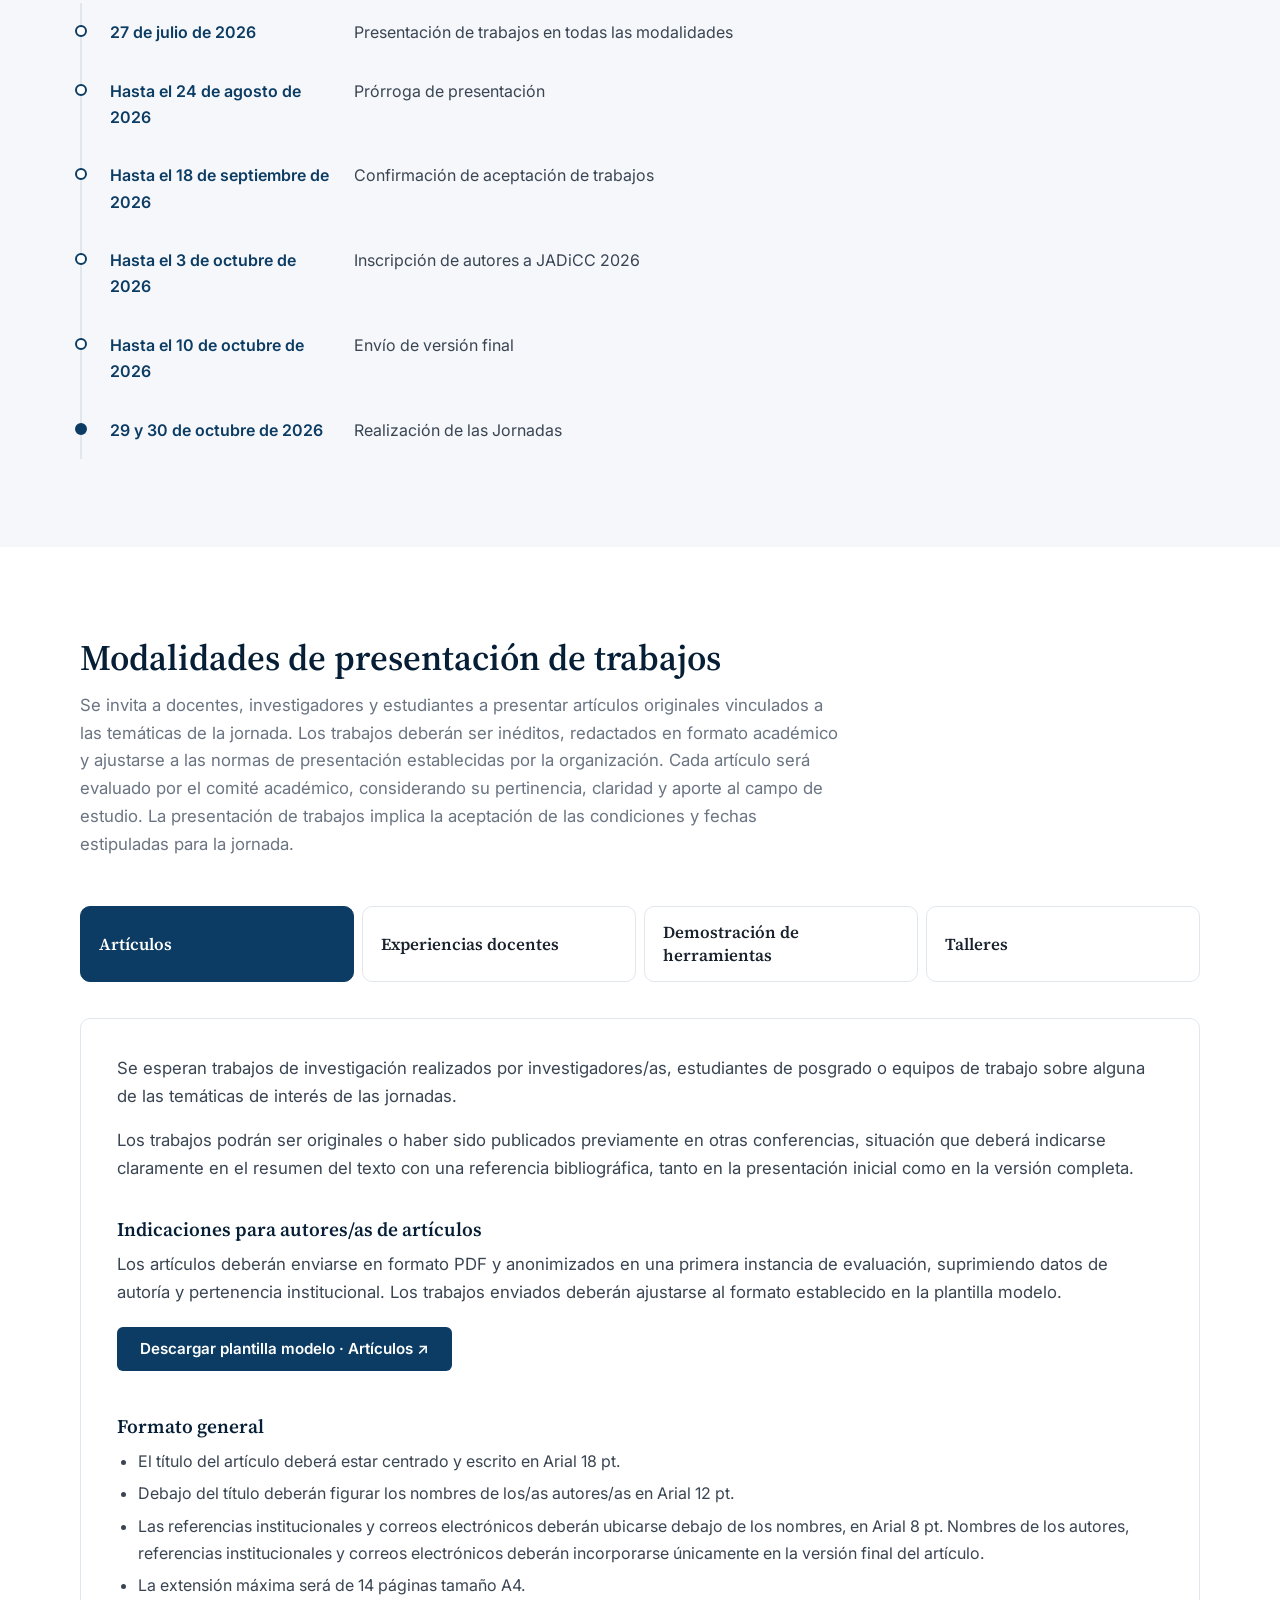
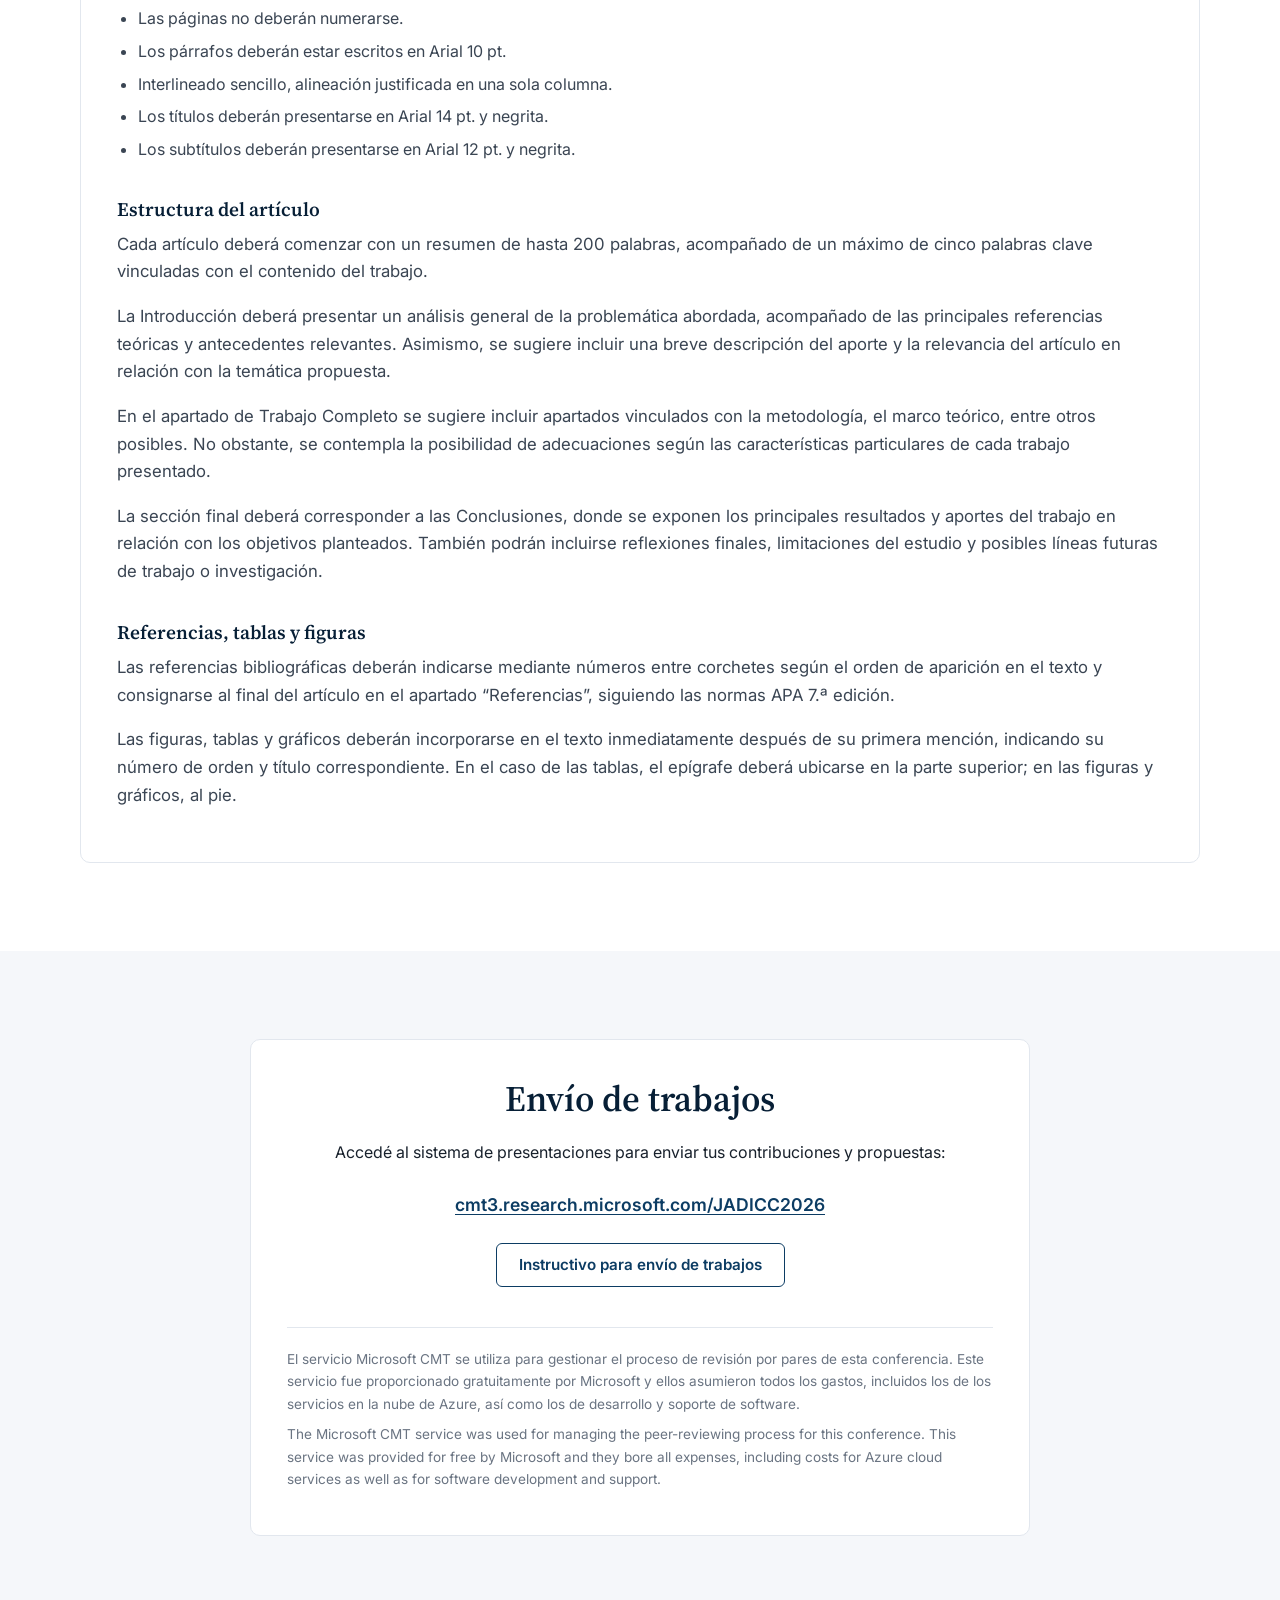
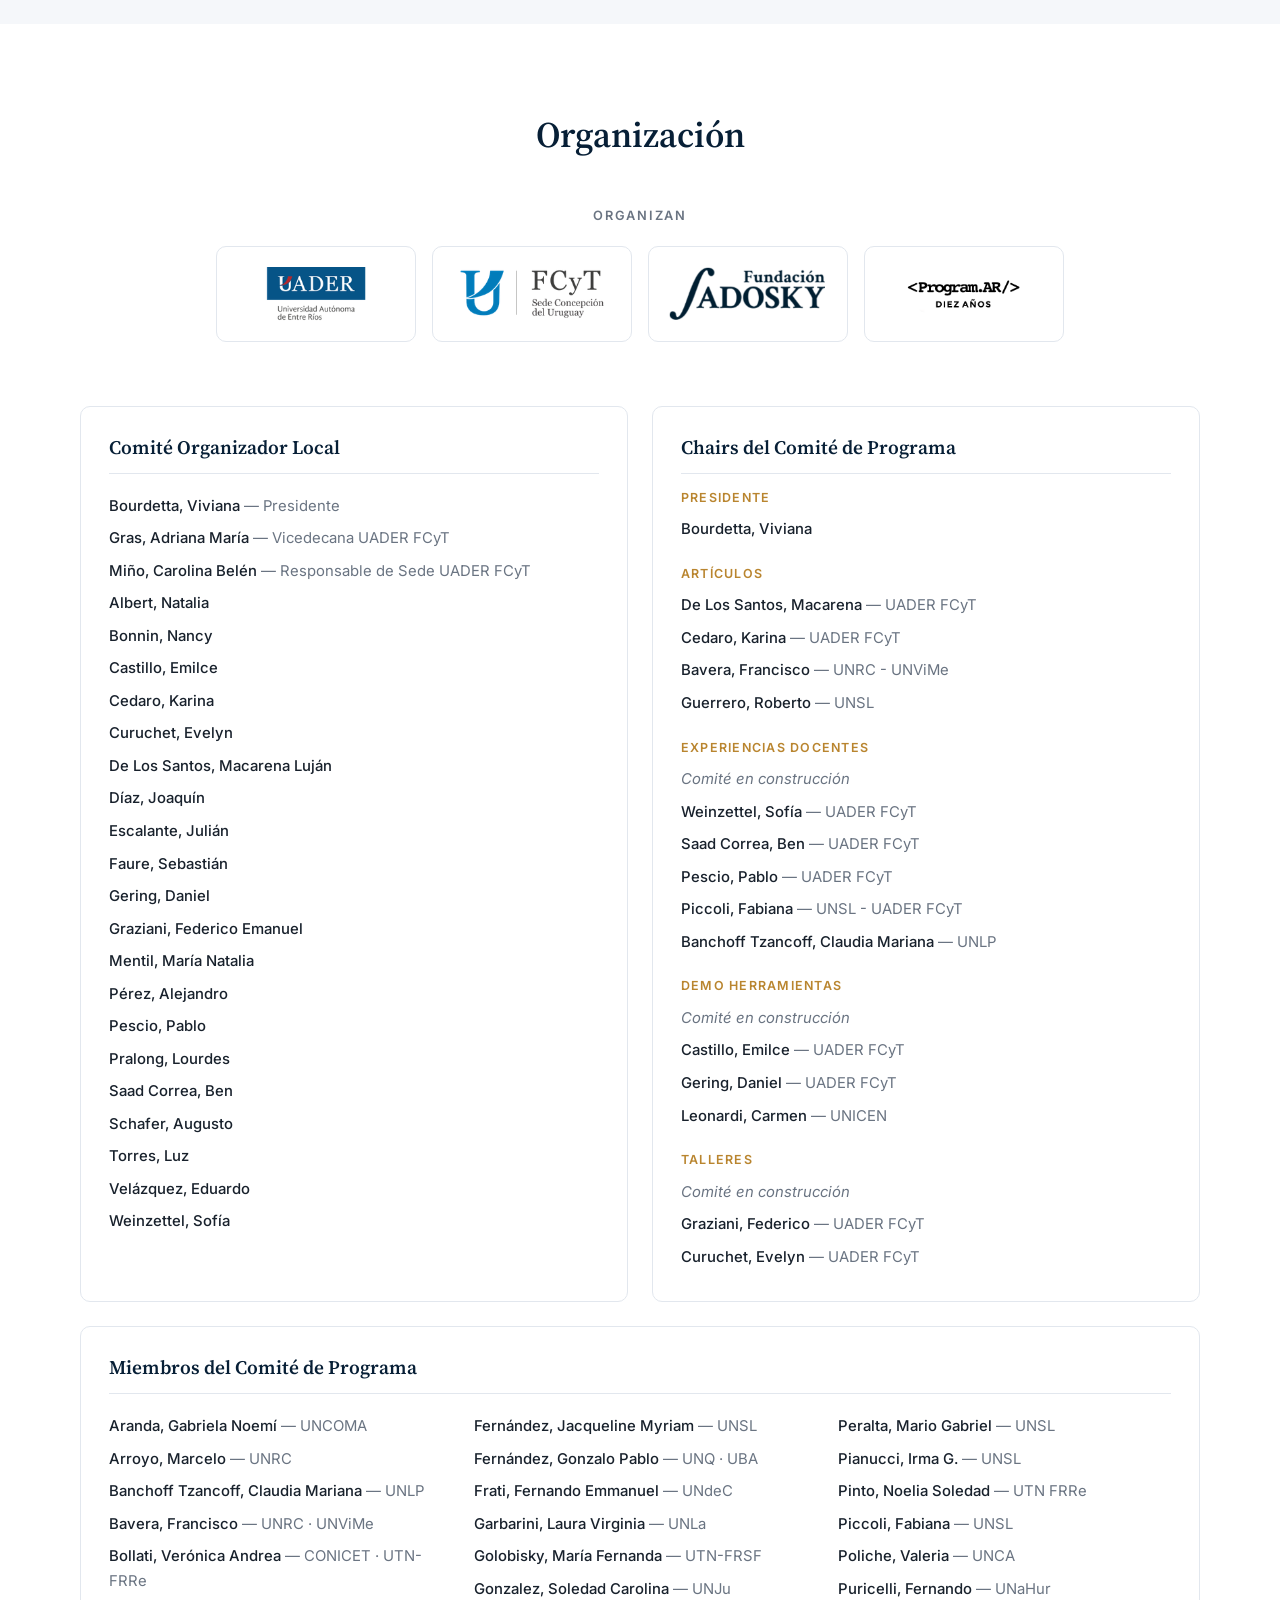
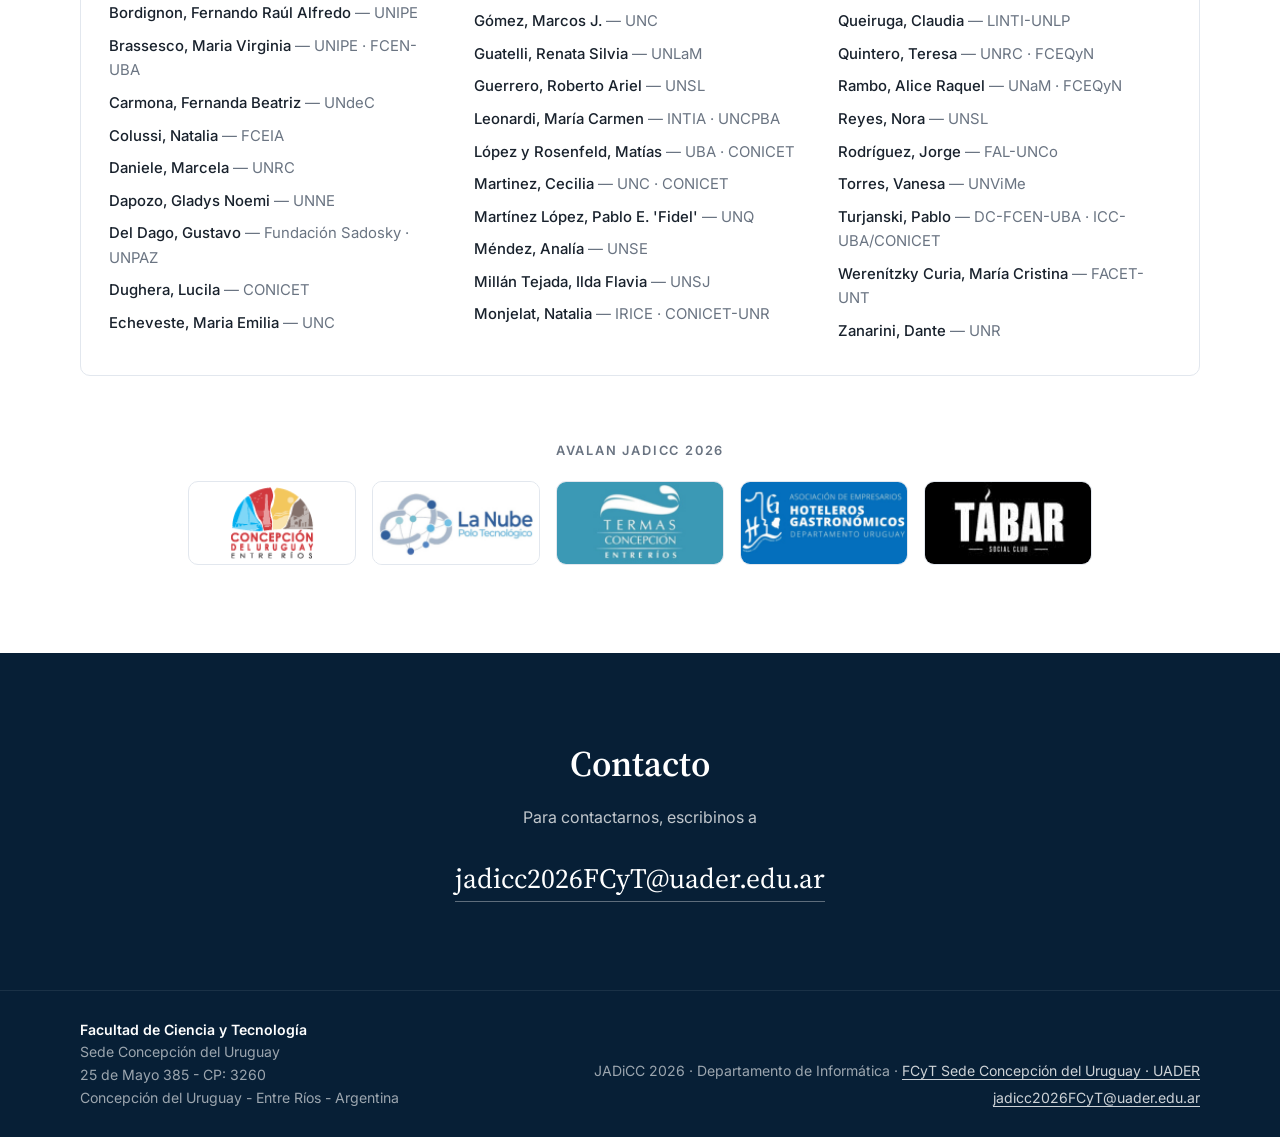
==== commit d5f1be82: "feat: agregar sección JADiCC en los medios con notas de prensa" ====
--- a/call.html
+++ b/call.html
@@ -30,6 +30,7 @@
           <li><a href="index.html#organizacion">Organización</a></li>
           <li><a href="index.html#alojamientos">Alojamientos</a></li>
           <li><a href="call.html" aria-current="page">Llamado</a></li>
+          <li><a href="noticias.html">Noticias</a></li>
           <li><a href="#contacto">Contacto</a></li>
           <li class="nav-cta"><a href="index.html#inscripcion">Inscripción</a></li>
         </ul>
--- a/css/styles.css
+++ b/css/styles.css
@@ -1697,3 +1697,81 @@
     transition: none !important;
   }
 }
+
+/* --------------------------------------------------------------------------
+   Press table
+   -------------------------------------------------------------------------- */
+
+.press-table-wrap {
+  border: 1px solid var(--line);
+  border-radius: var(--radius);
+  overflow: hidden;
+}
+
+.press-table {
+  width: 100%;
+  border-collapse: collapse;
+}
+
+.press-table th,
+.press-table td {
+  padding: 14px 18px;
+  text-align: left;
+  vertical-align: top;
+  border-bottom: 1px solid var(--line);
+}
+
+.press-table tbody tr:last-child td {
+  border-bottom: 0;
+}
+
+.press-table th {
+  background: var(--bg-alt);
+  font-size: 0.85rem;
+  font-weight: 600;
+  letter-spacing: 0.04em;
+  text-transform: uppercase;
+  color: var(--muted);
+}
+
+.press-table td:first-child,
+.press-table td:last-child {
+  white-space: nowrap;
+  color: var(--muted);
+}
+
+.press-table a {
+  font-weight: 500;
+}
+
+@media (max-width: 700px) {
+  .press-table thead {
+    display: none;
+  }
+
+  .press-table tr {
+    display: block;
+    padding: 14px 18px;
+    border-bottom: 1px solid var(--line);
+  }
+
+  .press-table tbody tr:last-child {
+    border-bottom: 0;
+  }
+
+  .press-table td {
+    display: block;
+    padding: 0;
+    border: 0;
+  }
+
+  .press-table td:first-child {
+    font-size: 0.85rem;
+    margin-bottom: 4px;
+  }
+
+  .press-table td:last-child {
+    font-size: 0.9rem;
+    margin-top: 4px;
+  }
+}
